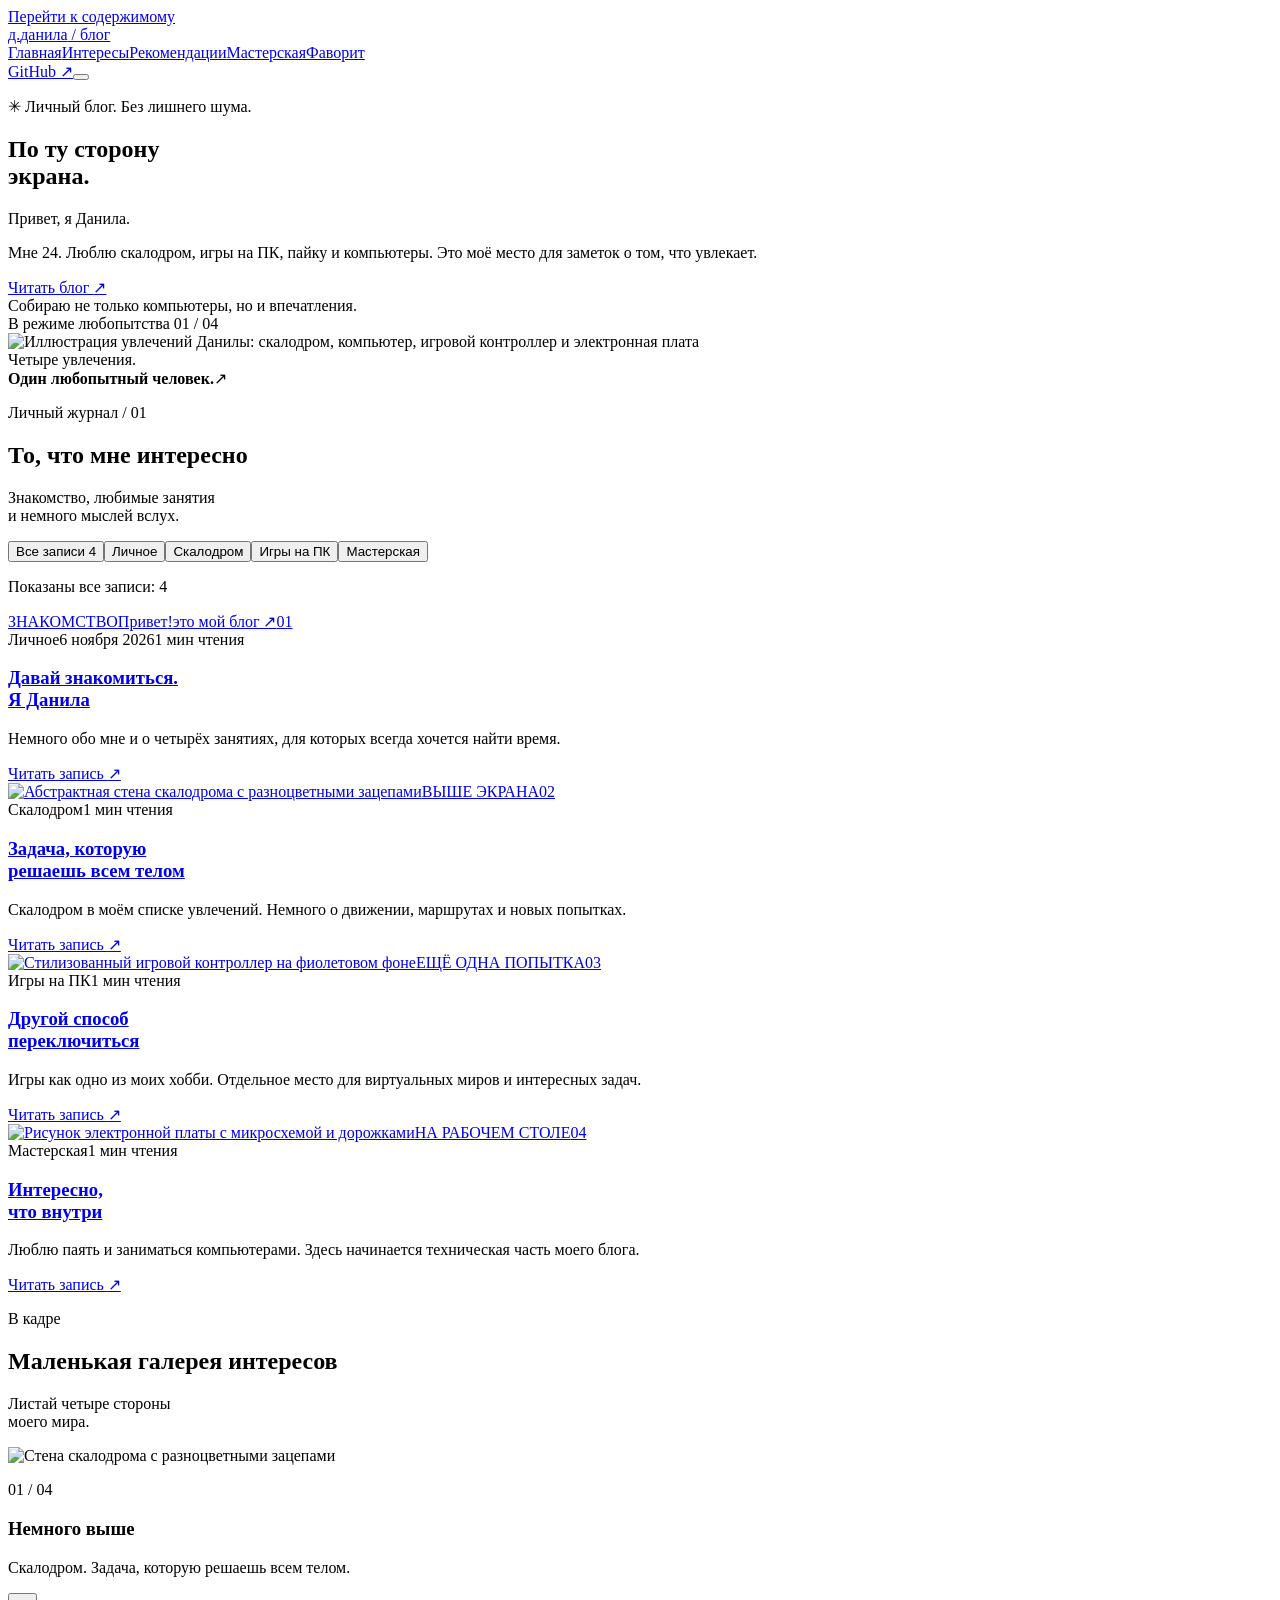
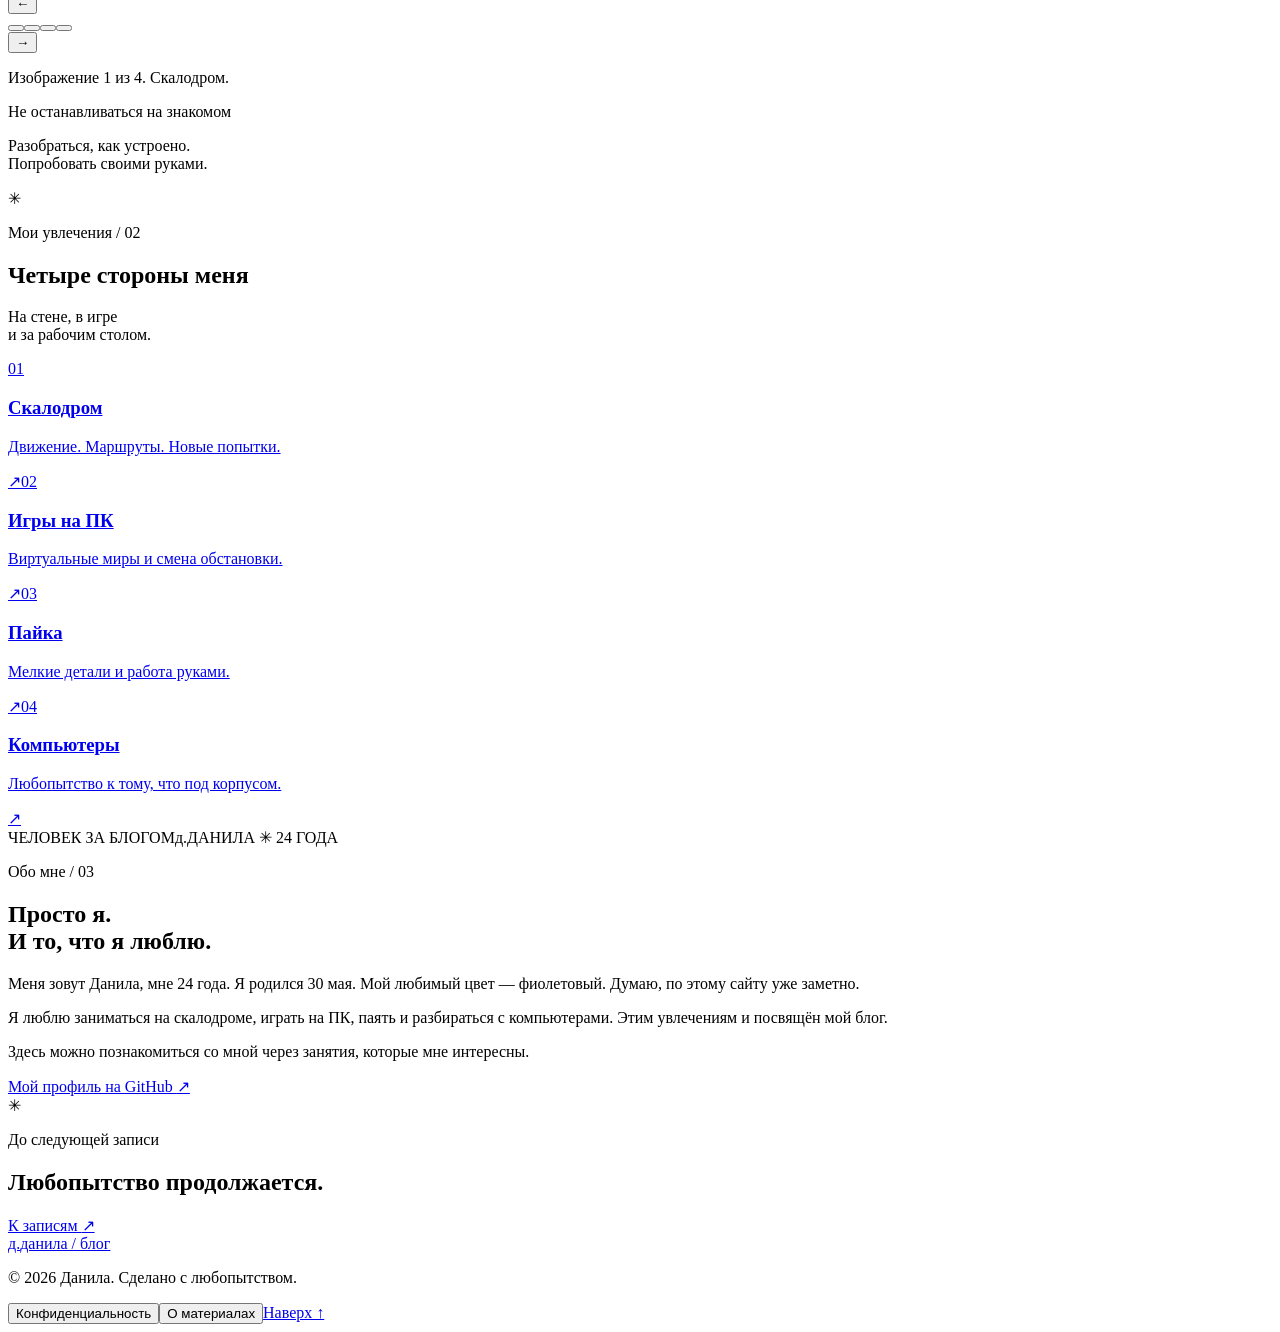
==== index.html @ b6a0eb51 "Add five blog pages and project documentation" ====
<!doctype html>
<html lang="ru">
<head>
  <meta charset="utf-8">
  <meta name="viewport" content="width=device-width, initial-scale=1">
  <meta name="theme-color" content="#7545db">
  <title>Данила — личный блог об увлечениях</title>
  <meta name="description" content="Личный блог Данилы: скалодром, игры на ПК, пайка и компьютеры. Немного обо мне и о том, что мне интересно.">
  <meta property="og:type" content="website">
  <meta property="og:locale" content="ru_RU">
  <meta property="og:title" content="Данила. По ту сторону экрана">
  <meta property="og:description" content="Скалодром, игры, пайка и компьютеры. Личный блог о том, что мне интересно.">
  <meta property="og:image" content="https://damila-alt-glitch.github.io/danila-blog/img/social.png">
  <meta name="twitter:card" content="summary_large_image">
  <link rel="icon" href="img/favicon.svg" type="image/svg+xml">
  <link rel="preconnect" href="https://fonts.googleapis.com">
  <link rel="preconnect" href="https://fonts.gstatic.com" crossorigin>
  <link href="https://fonts.googleapis.com/css2?family=Manrope:wght@400;500;600;700&display=swap" rel="stylesheet">
  <link rel="stylesheet" href="css/style.css">
  <script src="js/blog.js" defer></script>
  <script src="js/carousel.js" defer></script>
</head>
<body id="top">
  <a class="skip-link" href="#main">Перейти к содержимому</a>
  <header class="site-header"><a class="brand" href="index.html" aria-label="Данила — на главную"><span class="brand-mark">д.</span><span>данила<span class="brand-dot"> / </span>блог</span></a><nav class="desktop-nav" aria-label="Основная навигация"><a href="index.html" aria-current="page">Главная</a><a href="interests.html">Интересы</a><a href="recommendations.html">Рекомендации</a><a href="places.html">Мастерская</a><a href="favorite.html">Фаворит</a></nav><a class="header-link" href="https://github.com/damila-alt-glitch" target="_blank" rel="noopener noreferrer">GitHub ↗</a><button class="menu-toggle" type="button" aria-label="Открыть меню" aria-expanded="false" aria-controls="mobile-menu"><span></span><span></span></button></header><nav class="mobile-menu" id="mobile-menu" aria-label="Мобильная навигация" hidden><a href="index.html" aria-current="page">Главная</a><a href="interests.html">Интересы</a><a href="recommendations.html">Рекомендации</a><a href="places.html">Мастерская</a><a href="favorite.html">Фаворит</a></nav>
  <main id="main">
    <section class="hero wrap" aria-labelledby="hero-title">
      <div class="hero-copy">
        <p class="eyebrow"><span class="little-star" aria-hidden="true">✳</span> Личный блог. Без лишнего шума.</p>
        <h1 id="hero-title">По ту сторону<br>экрана<span class="purple-dot">.</span></h1>
        <p class="hero-intro">Привет, я Данила.</p>
        <p class="hero-description">Мне 24. Люблю скалодром, игры на ПК, пайку и компьютеры. Это моё место для заметок о том, что увлекает.</p>
        <a class="primary-button" href="#journal">Читать блог <span aria-hidden="true">↗</span></a>
        <div class="hero-footnote"><span class="small-line"></span> Собираю не только компьютеры, но и впечатления.</div>
      </div>
      <div class="hero-visual">
        <div class="visual-label"><span class="status-dot"></span> В режиме любопытства <span>01 / 04</span></div>
        <img src="img/world.svg" width="620" height="580" alt="Иллюстрация увлечений Данилы: скалодром, компьютер, игровой контроллер и электронная плата" fetchpriority="high">
        <div class="visual-caption"><span>Четыре увлечения.<br><strong>Один любопытный человек.</strong></span><span class="caption-symbol" aria-hidden="true">↗</span></div>
      </div>
    </section>

    <section class="journal section wrap" id="journal" aria-labelledby="journal-title">
      <div class="section-heading"><div><p class="eyebrow">Личный журнал / 01</p><h2 id="journal-title">То, что мне интересно</h2></div><p class="section-note">Знакомство, любимые занятия<br>и немного мыслей вслух.</p></div>
      <div class="filters" role="group" aria-label="Фильтр записей по теме"><button type="button" class="filter active" data-filter="all" aria-pressed="true">Все записи <span>4</span></button><button type="button" class="filter" data-filter="life" aria-pressed="false">Личное</button><button type="button" class="filter" data-filter="climbing" aria-pressed="false">Скалодром</button><button type="button" class="filter" data-filter="gaming" aria-pressed="false">Игры на ПК</button><button type="button" class="filter" data-filter="tech" aria-pressed="false">Мастерская</button></div>
      <p class="sr-only" id="filter-status" role="status" aria-live="polite">Показаны все записи: 4</p>
      <div class="posts-grid">
        <article class="post-card featured" data-topic="life">
          <a class="post-cover cover-intro" href="#post-hello" data-post="hello" aria-label="Читать: Давай знакомиться. Я Данила"><span class="cover-small">ЗНАКОМСТВО</span><span class="cover-hello">Привет<span>!</span></span><span class="cover-sticker">это мой блог ↗</span><span class="cover-number">01</span></a>
          <div class="post-meta"><span class="category">Личное</span><span>6 ноября 2026</span><span>1 мин чтения</span></div>
          <h3><a href="#post-hello" data-post="hello">Давай знакомиться.<br>Я Данила</a></h3><p>Немного обо мне и о четырёх занятиях, для которых всегда хочется найти время.</p><a class="read-link" href="#post-hello" data-post="hello">Читать запись <span aria-hidden="true">↗</span></a>
        </article>
        <article class="post-card" data-topic="climbing">
          <a class="post-cover cover-climb" href="#post-climbing" data-post="climbing" aria-label="Читать: Выше экрана. Моё увлечение скалодромом"><img src="img/climbing.svg" width="600" height="360" alt="Абстрактная стена скалодрома с разноцветными зацепами" loading="lazy"><span class="cover-small">ВЫШЕ ЭКРАНА</span><span class="cover-number">02</span></a>
          <div class="post-meta"><span class="category">Скалодром</span><span>1 мин чтения</span></div><h3><a href="#post-climbing" data-post="climbing">Задача, которую<br>решаешь всем телом</a></h3><p>Скалодром в моём списке увлечений. Немного о движении, маршрутах и новых попытках.</p><a class="read-link" href="#post-climbing" data-post="climbing">Читать запись <span aria-hidden="true">↗</span></a>
        </article>
        <article class="post-card" data-topic="gaming">
          <a class="post-cover cover-game" href="#post-gaming" data-post="gaming" aria-label="Читать: Игры на ПК. Другой способ переключиться"><img src="img/gaming.svg" width="600" height="360" alt="Стилизованный игровой контроллер на фиолетовом фоне" loading="lazy"><span class="cover-small">ЕЩЁ ОДНА ПОПЫТКА</span><span class="cover-number">03</span></a>
          <div class="post-meta"><span class="category">Игры на ПК</span><span>1 мин чтения</span></div><h3><a href="#post-gaming" data-post="gaming">Другой способ<br>переключиться</a></h3><p>Игры как одно из моих хобби. Отдельное место для виртуальных миров и интересных задач.</p><a class="read-link" href="#post-gaming" data-post="gaming">Читать запись <span aria-hidden="true">↗</span></a>
        </article>
        <article class="post-card featured" data-topic="tech">
          <a class="post-cover cover-tech" href="#post-workshop" data-post="workshop" aria-label="Читать: Пайка и компьютеры. Интересно, что внутри"><img src="img/workshop.svg" width="600" height="360" alt="Рисунок электронной платы с микросхемой и дорожками" loading="lazy"><span class="cover-small">НА РАБОЧЕМ СТОЛЕ</span><span class="cover-number">04</span></a>
          <div class="post-meta"><span class="category">Мастерская</span><span>1 мин чтения</span></div><h3><a href="#post-workshop" data-post="workshop">Интересно,<br>что внутри</a></h3><p>Люблю паять и заниматься компьютерами. Здесь начинается техническая часть моего блога.</p><a class="read-link" href="#post-workshop" data-post="workshop">Читать запись <span aria-hidden="true">↗</span></a>
        </article>
      </div>
      <noscript><p class="notice">Для фильтрации и чтения полных записей включите JavaScript. Описание увлечений и раздел обо мне доступны ниже.</p></noscript>
    </section>

<section class="carousel-section section wrap" aria-labelledby="gallery-title"><div class="section-heading"><div><p class="eyebrow">В кадре</p><h2 id="gallery-title">Маленькая галерея интересов</h2></div><p class="section-note">Листай четыре стороны<br>моего мира.</p></div><div class="carousel" role="region" aria-roledescription="карусель" aria-label="Иллюстрации моих увлечений" tabindex="0"><div class="carousel-image"><img id="slide-image" src="img/climbing.svg" width="600" height="360" loading="lazy" alt="Стена скалодрома с разноцветными зацепами"></div><div class="carousel-copy"><p class="eyebrow" id="slide-number">01 / 04</p><h3 id="slide-title">Немного выше</h3><p id="slide-description">Скалодром. Задача, которую решаешь всем телом.</p><div class="carousel-controls"><button type="button" id="slide-prev" class="round-button" aria-label="Предыдущее изображение">←</button><div class="slide-dots" role="group" aria-label="Выбор изображения"><button type="button" data-slide="0" aria-label="Показать скалодром" aria-current="true"></button><button type="button" data-slide="1" aria-label="Показать игры на ПК"></button><button type="button" data-slide="2" aria-label="Показать мастерскую"></button><button type="button" data-slide="3" aria-label="Показать все увлечения"></button></div><button type="button" id="slide-next" class="round-button" aria-label="Следующее изображение">→</button></div><p id="slide-status" class="sr-only" role="status" aria-live="polite">Изображение 1 из 4. Скалодром.</p></div></div></section>
    <section class="tagline-section section" aria-label="Моя идея"><div class="wrap"><p class="eyebrow">Не останавливаться на знакомом</p><p class="tagline">Разобраться, как устроено.<br>Попробовать своими руками.</p><span class="tagline-star" aria-hidden="true">✳</span></div></section>

    <section class="interests section wrap" id="interests" aria-labelledby="interests-title"><div class="section-heading"><div><p class="eyebrow">Мои увлечения / 02</p><h2 id="interests-title">Четыре стороны меня</h2></div><p class="section-note">На стене, в игре<br>и за рабочим столом.</p></div>
      <div class="interest-list"><a href="#post-climbing" data-post="climbing"><span class="interest-index">01</span><h3>Скалодром</h3><p>Движение. Маршруты. Новые попытки.</p><span aria-hidden="true">↗</span></a><a href="#post-gaming" data-post="gaming"><span class="interest-index">02</span><h3>Игры на ПК</h3><p>Виртуальные миры и смена обстановки.</p><span aria-hidden="true">↗</span></a><a href="#post-workshop" data-post="workshop"><span class="interest-index">03</span><h3>Пайка</h3><p>Мелкие детали и работа руками.</p><span aria-hidden="true">↗</span></a><a href="#post-workshop" data-post="workshop"><span class="interest-index">04</span><h3>Компьютеры</h3><p>Любопытство к тому, что под корпусом.</p><span aria-hidden="true">↗</span></a></div>
    </section>

    <section class="about section wrap" id="about" aria-labelledby="about-title"><div class="about-portrait" aria-label="Графическая монограмма Данилы"><span class="portrait-kicker">ЧЕЛОВЕК ЗА БЛОГОМ</span><span class="portrait-letter" aria-hidden="true">д.</span><span class="portrait-bottom">ДАНИЛА <span>✳</span> 24 ГОДА</span></div><div class="about-copy"><p class="eyebrow">Обо мне / 03</p><h2 id="about-title">Просто я.<br>И то, что я люблю.</h2><p>Меня зовут Данила, мне 24 года. Я родился 30 мая. Мой любимый цвет — фиолетовый. Думаю, по этому сайту уже заметно.</p><p>Я люблю заниматься на скалодроме, играть на ПК, паять и разбираться с компьютерами. Этим увлечениям и посвящён мой блог.</p><p>Здесь можно познакомиться со мной через занятия, которые мне интересны.</p><a class="text-link" href="https://github.com/damila-alt-glitch" target="_blank" rel="noopener noreferrer">Мой профиль на GitHub <span aria-hidden="true">↗</span></a></div></section>
    <section class="closing wrap"><span aria-hidden="true">✳</span><div><p class="eyebrow">До следующей записи</p><h2>Любопытство продолжается.</h2></div><a href="#journal" class="primary-button">К записям <span aria-hidden="true">↗</span></a></section>
  </main>
  <footer class="site-footer wrap"><a class="brand" href="#top"><span class="brand-mark">д.</span><span>данила / блог</span></a><p>© 2026 Данила. Сделано с любопытством.</p><div><button class="footer-button" type="button" data-legal="privacy">Конфиденциальность</button><button class="footer-button" type="button" data-legal="terms">О материалах</button><a href="#top">Наверх ↑</a></div></footer>
  <dialog id="reader" aria-labelledby="reader-title"><div class="reader-top"><span class="eyebrow" id="reader-category"></span><button type="button" class="close-reader" aria-label="Закрыть запись">Закрыть <span aria-hidden="true">×</span></button></div><article><h2 id="reader-title"></h2><p class="reader-meta" id="reader-meta"></p><div id="reader-content"></div></article><div class="reader-bottom"><span>Данила / личный блог</span><button type="button" class="close-reader text-link">Вернуться к блогу ↗</button></div></dialog>
</body>
</html>
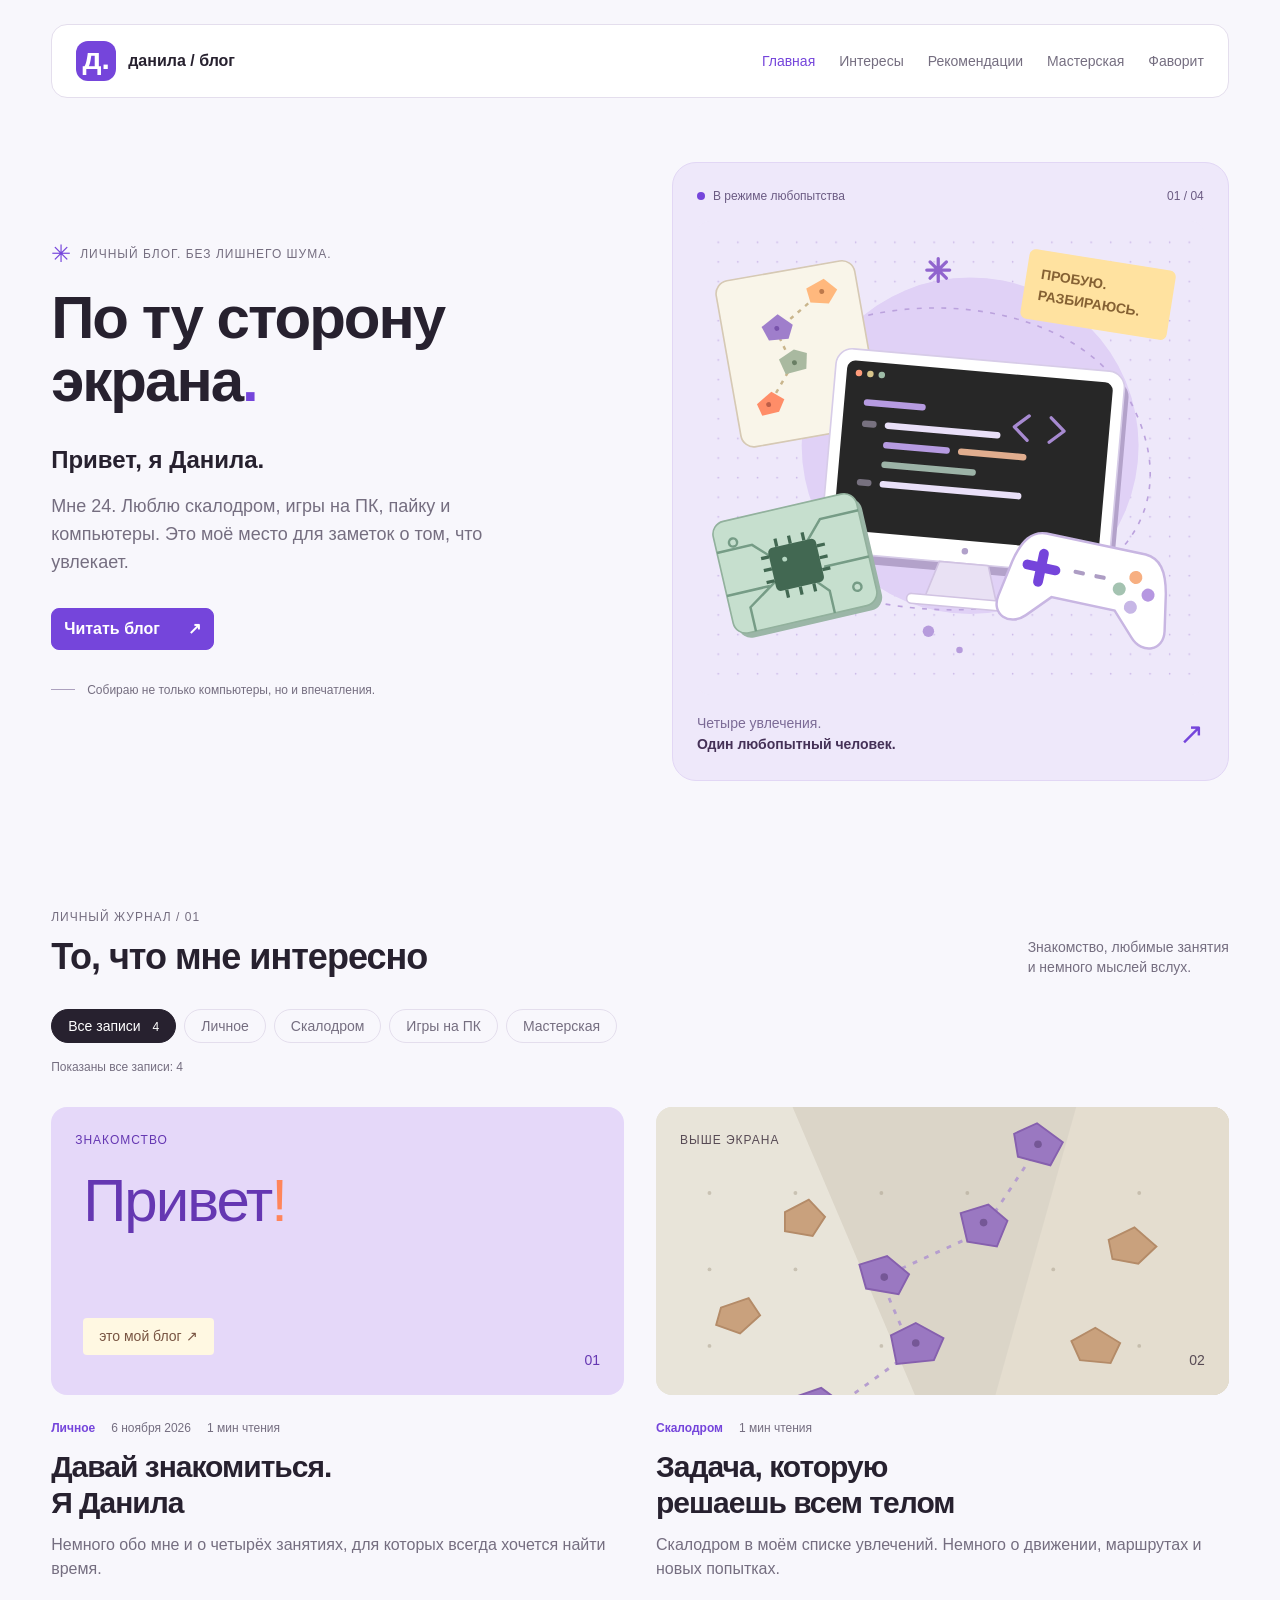
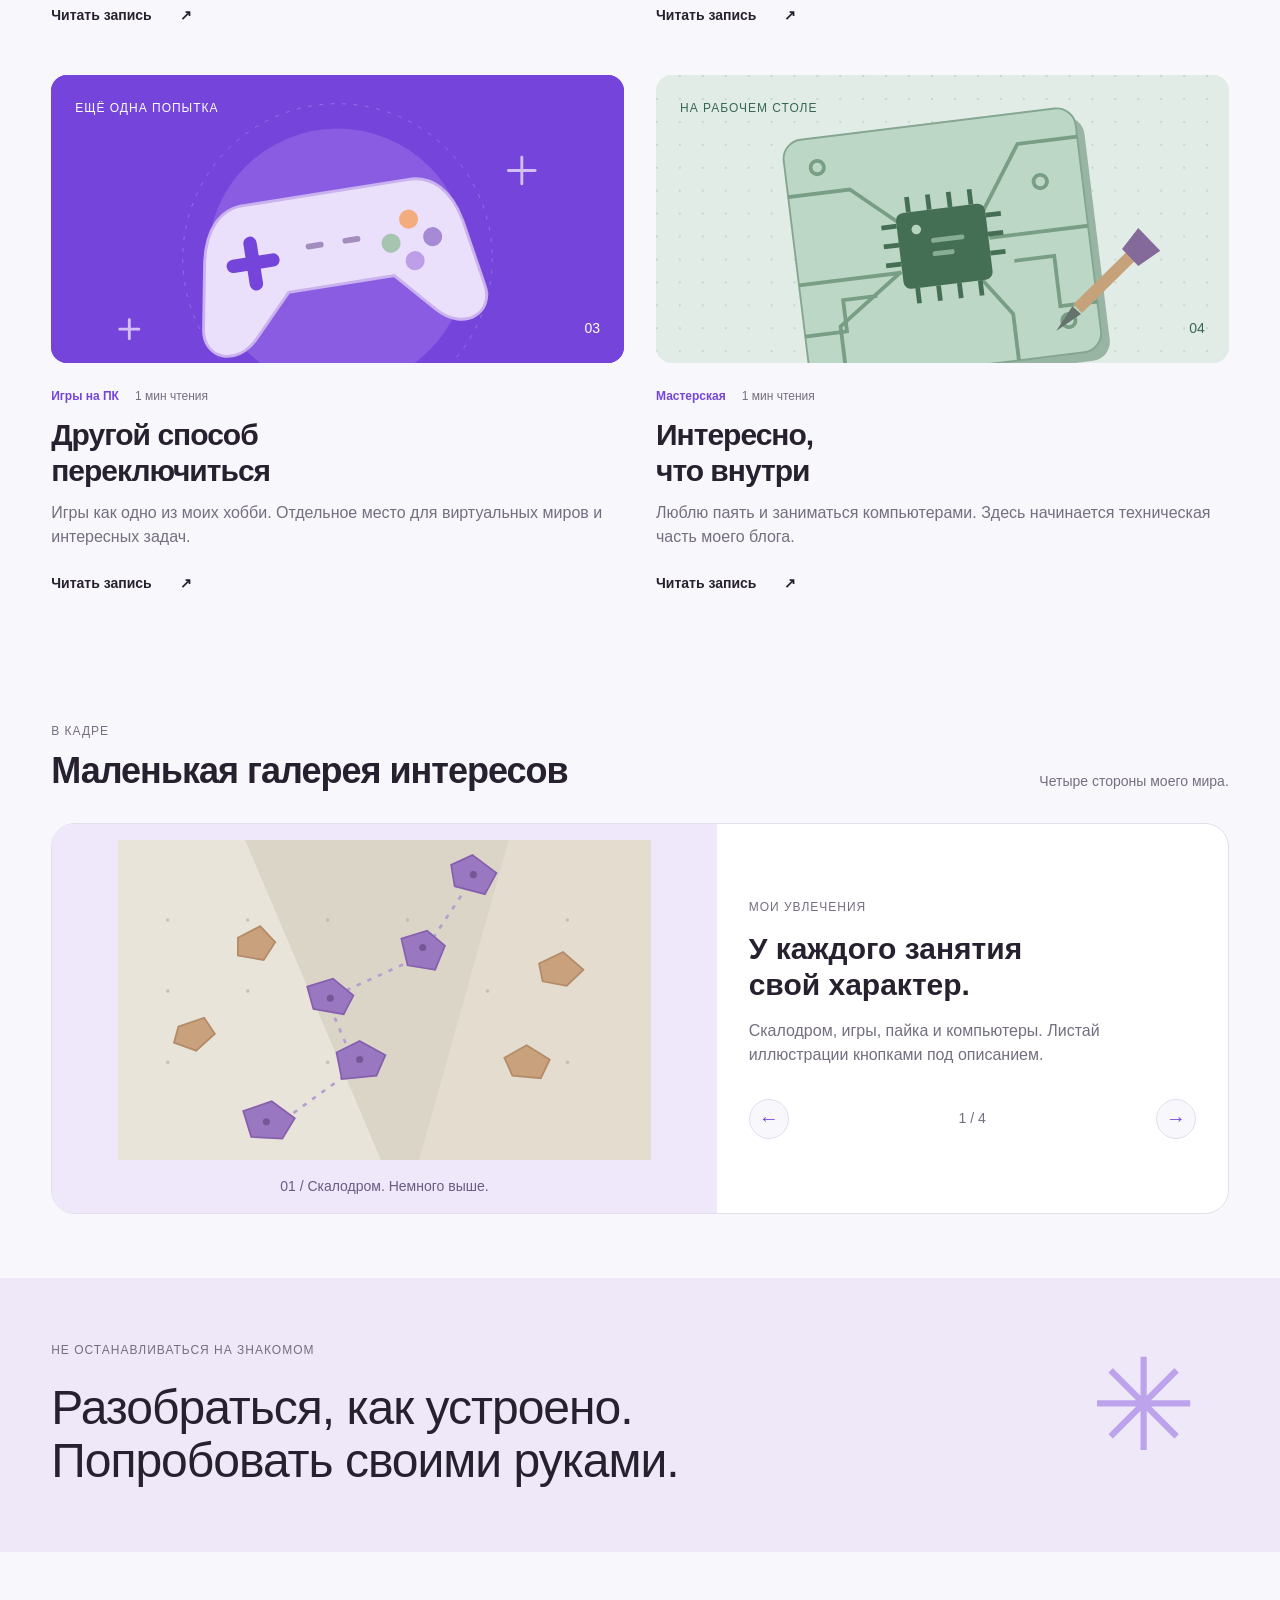
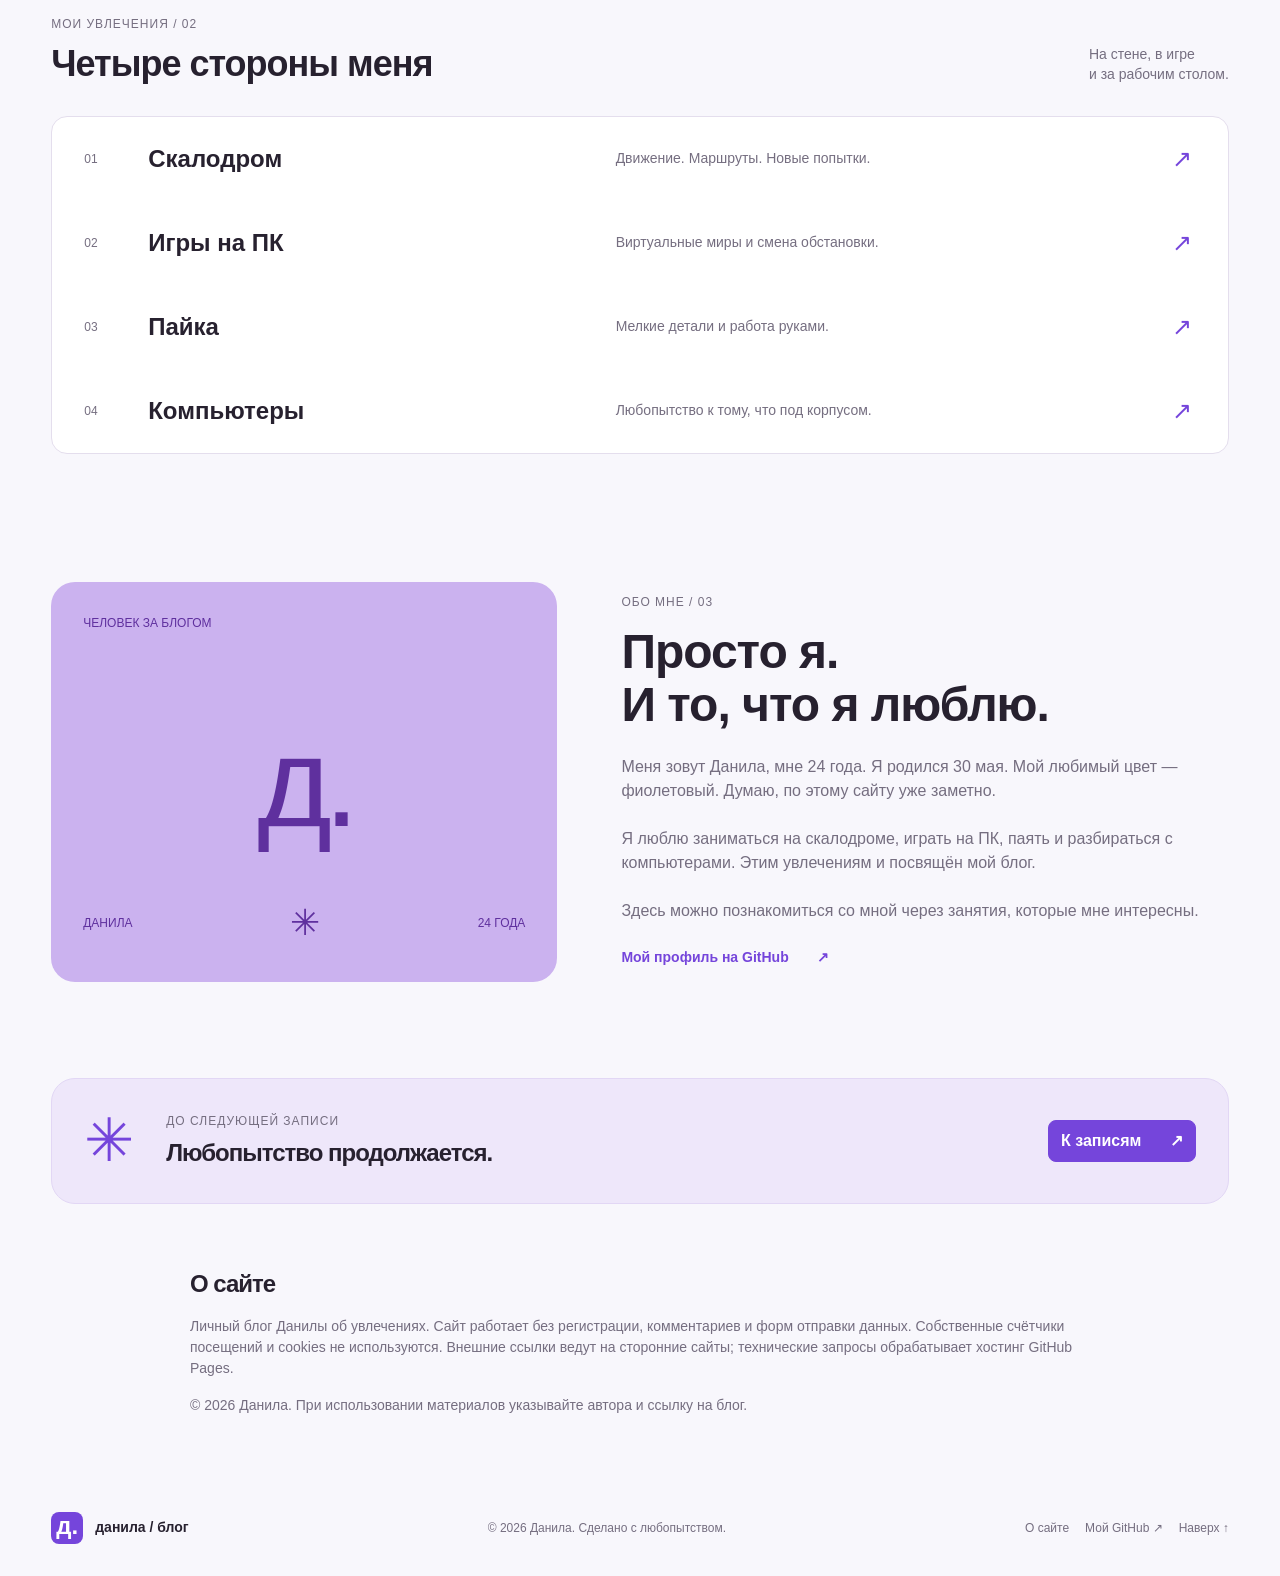
==== commit b888722f: "Adapt all five blog pages to course lectures and explain implementation" ====
--- a/index.html
+++ b/index.html
@@ -1,29 +1,33 @@
-<!doctype html>
+<!DOCTYPE html>
 <html lang="ru">
 <head>
-  <meta charset="utf-8">
-  <meta name="viewport" content="width=device-width, initial-scale=1">
-  <meta name="theme-color" content="#7545db">
+  <meta charset="UTF-8">
+  <meta name="viewport" content="width=device-width, initial-scale=1.0">
   <title>Данила — личный блог об увлечениях</title>
   <meta name="description" content="Личный блог Данилы: скалодром, игры на ПК, пайка и компьютеры. Немного обо мне и о том, что мне интересно.">
-  <meta property="og:type" content="website">
-  <meta property="og:locale" content="ru_RU">
-  <meta property="og:title" content="Данила. По ту сторону экрана">
-  <meta property="og:description" content="Скалодром, игры, пайка и компьютеры. Личный блог о том, что мне интересно.">
+  <meta name="theme-color" content="#7545db">
+  <meta property="og:title" content="Данила — личный блог об увлечениях">
+  <meta property="og:description" content="Личный блог Данилы: скалодром, игры на ПК, пайка и компьютеры. Немного обо мне и о том, что мне интересно.">
   <meta property="og:image" content="https://damila-alt-glitch.github.io/danila-blog/img/social.png">
-  <meta name="twitter:card" content="summary_large_image">
   <link rel="icon" href="img/favicon.svg" type="image/svg+xml">
-  <link rel="preconnect" href="https://fonts.googleapis.com">
-  <link rel="preconnect" href="https://fonts.gstatic.com" crossorigin>
-  <link href="https://fonts.googleapis.com/css2?family=Manrope:wght@400;500;600;700&display=swap" rel="stylesheet">
   <link rel="stylesheet" href="css/style.css">
-  <script src="js/blog.js" defer></script>
-  <script src="js/carousel.js" defer></script>
 </head>
 <body id="top">
   <a class="skip-link" href="#main">Перейти к содержимому</a>
-  <header class="site-header"><a class="brand" href="index.html" aria-label="Данила — на главную"><span class="brand-mark">д.</span><span>данила<span class="brand-dot"> / </span>блог</span></a><nav class="desktop-nav" aria-label="Основная навигация"><a href="index.html" aria-current="page">Главная</a><a href="interests.html">Интересы</a><a href="recommendations.html">Рекомендации</a><a href="places.html">Мастерская</a><a href="favorite.html">Фаворит</a></nav><a class="header-link" href="https://github.com/damila-alt-glitch" target="_blank" rel="noopener noreferrer">GitHub ↗</a><button class="menu-toggle" type="button" aria-label="Открыть меню" aria-expanded="false" aria-controls="mobile-menu"><span></span><span></span></button></header><nav class="mobile-menu" id="mobile-menu" aria-label="Мобильная навигация" hidden><a href="index.html" aria-current="page">Главная</a><a href="interests.html">Интересы</a><a href="recommendations.html">Рекомендации</a><a href="places.html">Мастерская</a><a href="favorite.html">Фаворит</a></nav>
+  <!-- Л7–Л8: горизонтальное меню на Flexbox. Л14: переключение класса. -->
+  <header class="site-header">
+    <a class="brand" href="index.html"><span class="brand-mark">д.</span> данила / блог</a>
+    <button type="button" id="menu-button" onclick="openMenu()">Меню</button>
+    <nav class="main-menu" id="main-menu" aria-label="Основная навигация">
+        <a href="index.html" class="active" onclick="closeMenu()">Главная</a>
+        <a href="interests.html" onclick="closeMenu()">Интересы</a>
+        <a href="recommendations.html" onclick="closeMenu()">Рекомендации</a>
+        <a href="places.html" onclick="closeMenu()">Мастерская</a>
+        <a href="favorite.html" onclick="closeMenu()">Фаворит</a>
+    </nav>
+  </header>
   <main id="main">
+
     <section class="hero wrap" aria-labelledby="hero-title">
       <div class="hero-copy">
         <p class="eyebrow"><span class="little-star" aria-hidden="true">✳</span> Личный блог. Без лишнего шума.</p>
@@ -35,48 +39,72 @@
       </div>
       <div class="hero-visual">
         <div class="visual-label"><span class="status-dot"></span> В режиме любопытства <span>01 / 04</span></div>
-        <img src="img/world.svg" width="620" height="580" alt="Иллюстрация увлечений Данилы: скалодром, компьютер, игровой контроллер и электронная плата" fetchpriority="high">
+        <img src="img/world.svg" width="620" height="580" alt="Иллюстрация увлечений Данилы: скалодром, компьютер, игровой контроллер и электронная плата">
         <div class="visual-caption"><span>Четыре увлечения.<br><strong>Один любопытный человек.</strong></span><span class="caption-symbol" aria-hidden="true">↗</span></div>
       </div>
     </section>
 
     <section class="journal section wrap" id="journal" aria-labelledby="journal-title">
       <div class="section-heading"><div><p class="eyebrow">Личный журнал / 01</p><h2 id="journal-title">То, что мне интересно</h2></div><p class="section-note">Знакомство, любимые занятия<br>и немного мыслей вслух.</p></div>
-      <div class="filters" role="group" aria-label="Фильтр записей по теме"><button type="button" class="filter active" data-filter="all" aria-pressed="true">Все записи <span>4</span></button><button type="button" class="filter" data-filter="life" aria-pressed="false">Личное</button><button type="button" class="filter" data-filter="climbing" aria-pressed="false">Скалодром</button><button type="button" class="filter" data-filter="gaming" aria-pressed="false">Игры на ПК</button><button type="button" class="filter" data-filter="tech" aria-pressed="false">Мастерская</button></div>
+      <div class="filters" role="group" aria-label="Фильтр записей по теме"><button type="button" class="filter active" onclick="filterPosts('all', 0)">Все записи <span>4</span></button><button type="button" class="filter" onclick="filterPosts('life', 1)">Личное</button><button type="button" class="filter" onclick="filterPosts('climbing', 2)">Скалодром</button><button type="button" class="filter" onclick="filterPosts('gaming', 3)">Игры на ПК</button><button type="button" class="filter" onclick="filterPosts('tech', 4)">Мастерская</button></div>
       <p class="sr-only" id="filter-status" role="status" aria-live="polite">Показаны все записи: 4</p>
       <div class="posts-grid">
-        <article class="post-card featured" data-topic="life">
-          <a class="post-cover cover-intro" href="#post-hello" data-post="hello" aria-label="Читать: Давай знакомиться. Я Данила"><span class="cover-small">ЗНАКОМСТВО</span><span class="cover-hello">Привет<span>!</span></span><span class="cover-sticker">это мой блог ↗</span><span class="cover-number">01</span></a>
+        <article class="post-card featured life">
+          <a class="post-cover cover-intro" href="#about" aria-label="Читать: Давай знакомиться. Я Данила"><span class="cover-small">ЗНАКОМСТВО</span><span class="cover-hello">Привет<span>!</span></span><span class="cover-sticker">это мой блог ↗</span><span class="cover-number">01</span></a>
           <div class="post-meta"><span class="category">Личное</span><span>6 ноября 2026</span><span>1 мин чтения</span></div>
-          <h3><a href="#post-hello" data-post="hello">Давай знакомиться.<br>Я Данила</a></h3><p>Немного обо мне и о четырёх занятиях, для которых всегда хочется найти время.</p><a class="read-link" href="#post-hello" data-post="hello">Читать запись <span aria-hidden="true">↗</span></a>
+          <h3><a href="#about">Давай знакомиться.<br>Я Данила</a></h3><p>Немного обо мне и о четырёх занятиях, для которых всегда хочется найти время.</p><a class="read-link" href="#about">Читать запись <span aria-hidden="true">↗</span></a>
         </article>
-        <article class="post-card" data-topic="climbing">
-          <a class="post-cover cover-climb" href="#post-climbing" data-post="climbing" aria-label="Читать: Выше экрана. Моё увлечение скалодромом"><img src="img/climbing.svg" width="600" height="360" alt="Абстрактная стена скалодрома с разноцветными зацепами" loading="lazy"><span class="cover-small">ВЫШЕ ЭКРАНА</span><span class="cover-number">02</span></a>
-          <div class="post-meta"><span class="category">Скалодром</span><span>1 мин чтения</span></div><h3><a href="#post-climbing" data-post="climbing">Задача, которую<br>решаешь всем телом</a></h3><p>Скалодром в моём списке увлечений. Немного о движении, маршрутах и новых попытках.</p><a class="read-link" href="#post-climbing" data-post="climbing">Читать запись <span aria-hidden="true">↗</span></a>
+        <article class="post-card climbing">
+          <a class="post-cover cover-climb" href="interests.html#climbing" aria-label="Читать: Выше экрана. Моё увлечение скалодромом"><img src="img/climbing.svg" width="600" height="360" alt="Абстрактная стена скалодрома с разноцветными зацепами"><span class="cover-small">ВЫШЕ ЭКРАНА</span><span class="cover-number">02</span></a>
+          <div class="post-meta"><span class="category">Скалодром</span><span>1 мин чтения</span></div><h3><a href="interests.html#climbing">Задача, которую<br>решаешь всем телом</a></h3><p>Скалодром в моём списке увлечений. Немного о движении, маршрутах и новых попытках.</p><a class="read-link" href="interests.html#climbing">Читать запись <span aria-hidden="true">↗</span></a>
         </article>
-        <article class="post-card" data-topic="gaming">
-          <a class="post-cover cover-game" href="#post-gaming" data-post="gaming" aria-label="Читать: Игры на ПК. Другой способ переключиться"><img src="img/gaming.svg" width="600" height="360" alt="Стилизованный игровой контроллер на фиолетовом фоне" loading="lazy"><span class="cover-small">ЕЩЁ ОДНА ПОПЫТКА</span><span class="cover-number">03</span></a>
-          <div class="post-meta"><span class="category">Игры на ПК</span><span>1 мин чтения</span></div><h3><a href="#post-gaming" data-post="gaming">Другой способ<br>переключиться</a></h3><p>Игры как одно из моих хобби. Отдельное место для виртуальных миров и интересных задач.</p><a class="read-link" href="#post-gaming" data-post="gaming">Читать запись <span aria-hidden="true">↗</span></a>
+        <article class="post-card gaming">
+          <a class="post-cover cover-game" href="interests.html#gaming" aria-label="Читать: Игры на ПК. Другой способ переключиться"><img src="img/gaming.svg" width="600" height="360" alt="Стилизованный игровой контроллер на фиолетовом фоне"><span class="cover-small">ЕЩЁ ОДНА ПОПЫТКА</span><span class="cover-number">03</span></a>
+          <div class="post-meta"><span class="category">Игры на ПК</span><span>1 мин чтения</span></div><h3><a href="interests.html#gaming">Другой способ<br>переключиться</a></h3><p>Игры как одно из моих хобби. Отдельное место для виртуальных миров и интересных задач.</p><a class="read-link" href="interests.html#gaming">Читать запись <span aria-hidden="true">↗</span></a>
         </article>
-        <article class="post-card featured" data-topic="tech">
-          <a class="post-cover cover-tech" href="#post-workshop" data-post="workshop" aria-label="Читать: Пайка и компьютеры. Интересно, что внутри"><img src="img/workshop.svg" width="600" height="360" alt="Рисунок электронной платы с микросхемой и дорожками" loading="lazy"><span class="cover-small">НА РАБОЧЕМ СТОЛЕ</span><span class="cover-number">04</span></a>
-          <div class="post-meta"><span class="category">Мастерская</span><span>1 мин чтения</span></div><h3><a href="#post-workshop" data-post="workshop">Интересно,<br>что внутри</a></h3><p>Люблю паять и заниматься компьютерами. Здесь начинается техническая часть моего блога.</p><a class="read-link" href="#post-workshop" data-post="workshop">Читать запись <span aria-hidden="true">↗</span></a>
+        <article class="post-card featured tech">
+          <a class="post-cover cover-tech" href="places.html" aria-label="Читать: Пайка и компьютеры. Интересно, что внутри"><img src="img/workshop.svg" width="600" height="360" alt="Рисунок электронной платы с микросхемой и дорожками"><span class="cover-small">НА РАБОЧЕМ СТОЛЕ</span><span class="cover-number">04</span></a>
+          <div class="post-meta"><span class="category">Мастерская</span><span>1 мин чтения</span></div><h3><a href="places.html">Интересно,<br>что внутри</a></h3><p>Люблю паять и заниматься компьютерами. Здесь начинается техническая часть моего блога.</p><a class="read-link" href="places.html">Читать запись <span aria-hidden="true">↗</span></a>
         </article>
       </div>
-      <noscript><p class="notice">Для фильтрации и чтения полных записей включите JavaScript. Описание увлечений и раздел обо мне доступны ниже.</p></noscript>
+      
     </section>
 
-<section class="carousel-section section wrap" aria-labelledby="gallery-title"><div class="section-heading"><div><p class="eyebrow">В кадре</p><h2 id="gallery-title">Маленькая галерея интересов</h2></div><p class="section-note">Листай четыре стороны<br>моего мира.</p></div><div class="carousel" role="region" aria-roledescription="карусель" aria-label="Иллюстрации моих увлечений" tabindex="0"><div class="carousel-image"><img id="slide-image" src="img/climbing.svg" width="600" height="360" loading="lazy" alt="Стена скалодрома с разноцветными зацепами"></div><div class="carousel-copy"><p class="eyebrow" id="slide-number">01 / 04</p><h3 id="slide-title">Немного выше</h3><p id="slide-description">Скалодром. Задача, которую решаешь всем телом.</p><div class="carousel-controls"><button type="button" id="slide-prev" class="round-button" aria-label="Предыдущее изображение">←</button><div class="slide-dots" role="group" aria-label="Выбор изображения"><button type="button" data-slide="0" aria-label="Показать скалодром" aria-current="true"></button><button type="button" data-slide="1" aria-label="Показать игры на ПК"></button><button type="button" data-slide="2" aria-label="Показать мастерскую"></button><button type="button" data-slide="3" aria-label="Показать все увлечения"></button></div><button type="button" id="slide-next" class="round-button" aria-label="Следующее изображение">→</button></div><p id="slide-status" class="sr-only" role="status" aria-live="polite">Изображение 1 из 4. Скалодром.</p></div></div></section>
+
+    <!-- Л13–Л14: массив элементов, цикл for и style.display. -->
+    <section class="section wrap" aria-labelledby="gallery-title">
+      <div class="section-heading"><div><p class="eyebrow">В кадре</p><h2 id="gallery-title">Маленькая галерея интересов</h2></div><p class="section-note">Четыре стороны моего мира.</p></div>
+      <div class="carousel">
+        <div class="slides">
+          <div class="slide"><img src="img/climbing.svg" alt="Стена скалодрома с разноцветными зацепами"><p>01 / Скалодром. Немного выше.</p></div>
+          <div class="slide"><img src="img/gaming.svg" alt="Игровой контроллер на фиолетовом фоне"><p>02 / Игры на ПК. По ту сторону экрана.</p></div>
+          <div class="slide"><img src="img/workshop.svg" alt="Плата с микросхемой и дорожками"><p>03 / Пайка. Внимание к мелким деталям.</p></div>
+          <div class="slide"><img src="img/world.svg" alt="Иллюстрация четырёх увлечений Данилы"><p>04 / Компьютеры и другие мои увлечения.</p></div>
+        </div>
+        <div class="carousel-copy"><p class="eyebrow">Мои увлечения</p><h3>У каждого занятия<br>свой характер.</h3><p>Скалодром, игры, пайка и компьютеры. Листай иллюстрации кнопками под описанием.</p><div class="carousel-controls"><button type="button" onclick="previousSlide()" aria-label="Предыдущее изображение">←</button><span id="slide-count" role="status">1 / 4</span><button type="button" onclick="nextSlide()" aria-label="Следующее изображение">→</button></div></div>
+      </div>
+    </section>
+
     <section class="tagline-section section" aria-label="Моя идея"><div class="wrap"><p class="eyebrow">Не останавливаться на знакомом</p><p class="tagline">Разобраться, как устроено.<br>Попробовать своими руками.</p><span class="tagline-star" aria-hidden="true">✳</span></div></section>
 
     <section class="interests section wrap" id="interests" aria-labelledby="interests-title"><div class="section-heading"><div><p class="eyebrow">Мои увлечения / 02</p><h2 id="interests-title">Четыре стороны меня</h2></div><p class="section-note">На стене, в игре<br>и за рабочим столом.</p></div>
-      <div class="interest-list"><a href="#post-climbing" data-post="climbing"><span class="interest-index">01</span><h3>Скалодром</h3><p>Движение. Маршруты. Новые попытки.</p><span aria-hidden="true">↗</span></a><a href="#post-gaming" data-post="gaming"><span class="interest-index">02</span><h3>Игры на ПК</h3><p>Виртуальные миры и смена обстановки.</p><span aria-hidden="true">↗</span></a><a href="#post-workshop" data-post="workshop"><span class="interest-index">03</span><h3>Пайка</h3><p>Мелкие детали и работа руками.</p><span aria-hidden="true">↗</span></a><a href="#post-workshop" data-post="workshop"><span class="interest-index">04</span><h3>Компьютеры</h3><p>Любопытство к тому, что под корпусом.</p><span aria-hidden="true">↗</span></a></div>
+      <div class="interest-list"><a href="interests.html#climbing"><span class="interest-index">01</span><h3>Скалодром</h3><p>Движение. Маршруты. Новые попытки.</p><span aria-hidden="true">↗</span></a><a href="interests.html#gaming"><span class="interest-index">02</span><h3>Игры на ПК</h3><p>Виртуальные миры и смена обстановки.</p><span aria-hidden="true">↗</span></a><a href="places.html"><span class="interest-index">03</span><h3>Пайка</h3><p>Мелкие детали и работа руками.</p><span aria-hidden="true">↗</span></a><a href="places.html"><span class="interest-index">04</span><h3>Компьютеры</h3><p>Любопытство к тому, что под корпусом.</p><span aria-hidden="true">↗</span></a></div>
     </section>
 
     <section class="about section wrap" id="about" aria-labelledby="about-title"><div class="about-portrait" aria-label="Графическая монограмма Данилы"><span class="portrait-kicker">ЧЕЛОВЕК ЗА БЛОГОМ</span><span class="portrait-letter" aria-hidden="true">д.</span><span class="portrait-bottom">ДАНИЛА <span>✳</span> 24 ГОДА</span></div><div class="about-copy"><p class="eyebrow">Обо мне / 03</p><h2 id="about-title">Просто я.<br>И то, что я люблю.</h2><p>Меня зовут Данила, мне 24 года. Я родился 30 мая. Мой любимый цвет — фиолетовый. Думаю, по этому сайту уже заметно.</p><p>Я люблю заниматься на скалодроме, играть на ПК, паять и разбираться с компьютерами. Этим увлечениям и посвящён мой блог.</p><p>Здесь можно познакомиться со мной через занятия, которые мне интересны.</p><a class="text-link" href="https://github.com/damila-alt-glitch" target="_blank" rel="noopener noreferrer">Мой профиль на GitHub <span aria-hidden="true">↗</span></a></div></section>
     <section class="closing wrap"><span aria-hidden="true">✳</span><div><p class="eyebrow">До следующей записи</p><h2>Любопытство продолжается.</h2></div><a href="#journal" class="primary-button">К записям <span aria-hidden="true">↗</span></a></section>
+  
+    <section class="site-info wrap" id="site-info"><h2>О сайте</h2><p>Личный блог Данилы об увлечениях. Сайт работает без регистрации, комментариев и форм отправки данных. Собственные счётчики посещений и cookies не используются. Внешние ссылки ведут на сторонние сайты; технические запросы обрабатывает хостинг GitHub Pages.</p><p>© 2026 Данила. При использовании материалов указывайте автора и ссылку на блог.</p></section>
+
   </main>
-  <footer class="site-footer wrap"><a class="brand" href="#top"><span class="brand-mark">д.</span><span>данила / блог</span></a><p>© 2026 Данила. Сделано с любопытством.</p><div><button class="footer-button" type="button" data-legal="privacy">Конфиденциальность</button><button class="footer-button" type="button" data-legal="terms">О материалах</button><a href="#top">Наверх ↑</a></div></footer>
-  <dialog id="reader" aria-labelledby="reader-title"><div class="reader-top"><span class="eyebrow" id="reader-category"></span><button type="button" class="close-reader" aria-label="Закрыть запись">Закрыть <span aria-hidden="true">×</span></button></div><article><h2 id="reader-title"></h2><p class="reader-meta" id="reader-meta"></p><div id="reader-content"></div></article><div class="reader-bottom"><span>Данила / личный блог</span><button type="button" class="close-reader text-link">Вернуться к блогу ↗</button></div></dialog>
+
+  <footer class="site-footer wrap">
+    <a class="brand" href="index.html"><span class="brand-mark">д.</span> данила / блог</a>
+    <p>© 2026 Данила. Сделано с любопытством.</p>
+    <div><a href="index.html#site-info">О сайте</a><a href="https://github.com/damila-alt-glitch" target="_blank" rel="noopener">Мой GitHub ↗</a><a href="#top">Наверх ↑</a></div>
+  </footer>
+  <!-- Обычное подключение JavaScript в конце страницы: Л13. -->
+  <script src="js/blog.js"></script>
+<script src="js/carousel.js"></script>
 </body>
 </html>
--- a/css/style.css
+++ b/css/style.css
@@ -0,0 +1,302 @@
+/* Л2–Л3: общие стили, размеры, цвет, поля и отступы. */
+* {
+  box-sizing: border-box;
+}
+
+body {
+  margin: 0;
+  background: #f8f7fc;
+  color: #27212f;
+  font-family: Verdana, sans-serif;
+  font-size: 16px;
+  line-height: 1.5;
+}
+
+h1, h2, h3, p { margin: 0; }
+a { color: inherit; text-decoration: none; }
+button { font-family: inherit; cursor: pointer; }
+img { max-width: 100%; height: auto; display: block; }
+a:hover { color: #7545db; }
+a:focus, button:focus { outline: 2px solid #7545db; outline-offset: 4px; }
+
+.wrap { width: 92%; max-width: 1200px; margin: 0 auto; }
+.section { padding: 64px 0; }
+.eyebrow { color: #756e80; font-size: 12px; line-height: 16px; letter-spacing: 1px; text-transform: uppercase; }
+.section-heading { display: flex; justify-content: space-between; align-items: flex-end; margin-bottom: 32px; gap: 24px; }
+.section-heading h2 { margin-top: 12px; }
+h2 { font-size: 36px; line-height: 40px; font-weight: 600; letter-spacing: -1px; }
+.section-note { color: #756e80; font-size: 14px; line-height: 20px; }
+
+/* Л4, Л7–Л8: позиционирование, Flexbox и меню. */
+.skip-link { position: absolute; top: -80px; left: 16px; padding: 12px; background: #7545db; color: white; z-index: 30; }
+.skip-link:focus { top: 0; }
+.site-header { position: relative; z-index: 10; width: 92%; max-width: 1200px; margin: 24px auto 0; padding: 16px 24px; display: flex; justify-content: space-between; align-items: center; gap: 24px; background: white; border: 1px solid #e4deed; border-radius: 16px; }
+.brand { position: relative; z-index: 21; display: flex; align-items: center; gap: 12px; font-size: 16px; font-weight: bold; }
+.brand-mark { width: 40px; height: 40px; background: #7545db; color: white; border-radius: 12px; text-align: center; font-size: 30px; line-height: 36px; }
+.main-menu { display: flex; align-items: center; gap: 24px; }
+.main-menu a { padding: 8px 0; font-size: 14px; color: #756e80; }
+.main-menu a.active, .main-menu a:hover { color: #7545db; }
+#menu-button { display: none; position: relative; z-index: 21; border: 1px solid #e4deed; background: #eee8fa; border-radius: 8px; padding: 8px 12px; color: #7545db; font-size: 14px; }
+
+/* Л9–Л10: главная часть страницы и сетка карточек. */
+.hero { display: grid; grid-template-columns: 1fr 1fr; gap: 64px; align-items: center; padding-top: 64px; padding-bottom: 64px; }
+.hero-copy > .eyebrow { display: flex; align-items: center; gap: 8px; }
+.little-star { color: #7545db; font-size: 24px; }
+h1 { max-width: 680px; margin-top: 24px; font-size: 60px; line-height: 1.05; font-weight: 600; letter-spacing: -2px; }
+.purple-dot { color: #7545db; }
+.hero-intro { margin-top: 32px; font-size: 24px; line-height: 32px; font-weight: bold; }
+.hero-description { max-width: 440px; margin-top: 16px; color: #756e80; font-size: 18px; line-height: 28px; }
+.primary-button, .secondary-button { display: inline-block; padding: 8px 12px; border: 1px solid #7545db; border-radius: 8px; background: #7545db; color: white; font-size: 16px; line-height: 24px; font-weight: bold; transition: background 0.3s, color 0.3s; }
+.primary-button:hover { background: #6132be; color: white; }
+.secondary-button { background: white; color: #7545db; }
+.secondary-button:hover { background: #eae1fa; }
+.primary-button span { margin-left: 24px; }
+.hero .primary-button { margin-top: 32px; }
+.hero-footnote { display: flex; align-items: center; gap: 12px; max-width: 400px; margin-top: 32px; color: #756e80; font-size: 12px; line-height: 16px; }
+.small-line { width: 24px; height: 1px; background: #aca1be; }
+.hero-visual { padding: 24px; background: #eee8fa; border: 1px solid #e2d7f5; border-radius: 24px; }
+.hero-visual img { width: 100%; margin-top: 16px; }
+.visual-label { display: flex; align-items: center; gap: 8px; color: #6b5b83; font-size: 12px; }
+.visual-label > span:last-child { margin-left: auto; }
+.status-dot { width: 8px; height: 8px; background: #7545db; border-radius: 50%; }
+.visual-caption { display: flex; align-items: center; justify-content: space-between; gap: 16px; margin-top: 16px; font-size: 14px; color: #7c6b96; }
+.visual-caption strong { color: #453157; }
+.caption-symbol { color: #7545db; font-size: 30px; }
+.filters { display: flex; flex-wrap: wrap; gap: 8px; margin-bottom: 16px; }
+.filter { padding: 8px 16px; border: 1px solid #e4deed; border-radius: 24px; color: #756e80; background: #f8f7fc; font-size: 14px; }
+.filter:hover { background: #eae1fa; }
+.filter.active { color: white; background: #27212f; border-color: #27212f; }
+.filter span { margin-left: 8px; font-size: 12px; }
+.sr-only { color: #756e80; font-size: 12px; line-height: 16px; margin-bottom: 32px; }
+.posts-grid { display: grid; grid-template-columns: 1fr 1fr; gap: 48px 32px; }
+.post-cover { display: block; position: relative; height: 288px; overflow: hidden; border-radius: 16px; }
+.post-cover img { width: 100%; }
+.cover-small { position: absolute; top: 24px; left: 24px; font-size: 12px; letter-spacing: 1px; }
+.cover-number { position: absolute; bottom: 24px; right: 24px; font-size: 14px; }
+.cover-intro { background: #e5d8f9; color: #6537b2; }
+.cover-hello { position: absolute; left: 32px; top: 64px; font-size: 60px; line-height: 1; letter-spacing: -2px; }
+.cover-hello > span { color: #ff855b; }
+.cover-sticker { position: absolute; bottom: 40px; left: 32px; padding: 8px 16px; border-radius: 4px; background: #fff8e2; color: #785442; font-size: 14px; }
+.cover-climb { background: #e9e6dd; color: #574a54; }
+.cover-game { background: #7545db; color: white; }
+.cover-tech { background: #e1ece6; color: #376756; }
+.post-meta { display: flex; flex-wrap: wrap; gap: 16px; margin-top: 24px; font-size: 12px; color: #756e80; }
+.category { color: #7545db; font-weight: bold; }
+.post-card h3 { margin-top: 12px; font-size: 30px; line-height: 36px; font-weight: 600; letter-spacing: -1px; }
+.post-card > p { margin-top: 12px; color: #756e80; }
+.read-link { display: inline-block; margin-top: 24px; font-size: 14px; font-weight: bold; }
+.read-link span { margin-left: 24px; }
+.tagline-section { background: #eee8f8; }
+.tagline-section .wrap { position: relative; }
+.tagline { position: relative; z-index: 1; max-width: 720px; margin-top: 24px; font-size: 48px; line-height: 1.1; letter-spacing: -1px; }
+.tagline-star { position: absolute; top: 0; right: 32px; color: #bda3eb; font-size: 128px; line-height: 1; }
+.interest-list { border: 1px solid #e4deed; border-radius: 16px; overflow: hidden; background: white; }
+.interest-list > a { display: grid; grid-template-columns: 40px 1fr 1.2fr 24px; gap: 24px; padding: 24px 32px; align-items: center; }
+.interest-list > a:hover { background: #ede6fa; }
+.interest-index { font-size: 12px; color: #756e80; }
+.interest-list h3 { font-size: 24px; line-height: 32px; font-weight: 600; }
+.interest-list p { font-size: 14px; color: #756e80; }
+.interest-list > a > span:last-child { font-size: 24px; color: #7545db; }
+.about { display: grid; grid-template-columns: 1fr 1.2fr; gap: 64px; align-items: center; }
+.about-portrait { position: relative; height: 400px; border-radius: 24px; background: #cbb2ef; color: #5f309e; display: flex; align-items: center; justify-content: center; }
+.portrait-kicker { position: absolute; top: 32px; left: 32px; font-size: 12px; }
+.portrait-letter { font-size: 128px; line-height: 1; letter-spacing: -8px; }
+.portrait-bottom { position: absolute; left: 32px; right: 32px; bottom: 32px; display: flex; justify-content: space-between; align-items: center; font-size: 12px; }
+.portrait-bottom > span { font-size: 36px; }
+.about-copy h2 { margin-top: 16px; font-size: 48px; line-height: 1.1; }
+.about-copy > p:not(.eyebrow) { margin-top: 24px; color: #756e80; }
+.text-link { display: inline-block; margin-top: 24px; color: #7545db; font-size: 14px; font-weight: bold; }
+.text-link span { margin-left: 24px; }
+.closing { display: flex; flex-wrap: wrap; align-items: center; gap: 32px; margin-top: 32px; margin-bottom: 64px; padding: 32px; background: #eee7fa; border: 1px solid #e2d7f5; border-radius: 24px; }
+.closing > span { color: #7545db; font-size: 60px; line-height: 1; }
+.closing > div { flex: 1; }
+.closing h2 { margin-top: 8px; font-size: 24px; line-height: 32px; }
+.site-info { padding-bottom: 64px; max-width: 900px; color: #756e80; font-size: 14px; }
+.site-info h2 { font-size: 24px; line-height: 32px; color: #27212f; }
+.site-info p { margin-top: 16px; }
+.site-footer { display: flex; flex-wrap: wrap; justify-content: space-between; align-items: center; gap: 24px; padding: 32px 0; font-size: 12px; color: #756e80; }
+.site-footer .brand { font-size: 14px; color: #27212f; }
+.site-footer .brand-mark { width: 32px; height: 32px; font-size: 24px; line-height: 28px; border-radius: 8px; }
+.site-footer > div { display: flex; flex-wrap: wrap; gap: 16px; }
+
+/* Л13–Л14: простая карусель с переключением display. */
+.carousel { display: grid; grid-template-columns: 1.3fr 1fr; background: white; border: 1px solid #e4deed; border-radius: 24px; overflow: hidden; }
+.slides { background: #eee8fa; }
+.slide { display: none; padding: 16px; }
+.slide:first-child { display: block; }
+.slide img { width: auto; height: 320px; max-width: 100%; margin: 0 auto; }
+.slide p { margin-top: 16px; font-size: 14px; text-align: center; color: #6b5b83; }
+.carousel-copy { align-self: center; padding: 32px; }
+.carousel-copy h3 { margin-top: 16px; font-size: 30px; line-height: 36px; font-weight: 600; }
+.carousel-copy > p:not(.eyebrow) { margin-top: 16px; color: #756e80; }
+.carousel-controls { display: flex; align-items: center; justify-content: space-between; gap: 24px; margin-top: 32px; }
+.carousel-controls button { width: 40px; height: 40px; border: 1px solid #e4deed; border-radius: 50%; background: #f8f7fc; color: #7545db; font-size: 20px; }
+.carousel-controls button:hover { background: #eae1fa; }
+#slide-count { font-size: 14px; color: #756e80; }
+
+/* Общие блоки внутренних страниц. */
+.page-hero { padding: 48px 0 32px; }
+.breadcrumb { display: block; margin-bottom: 32px; font-size: 12px; color: #756e80; }
+.breadcrumb span { margin: 0 12px; }
+.page-intro { max-width: 680px; margin-top: 24px; color: #756e80; font-size: 18px; line-height: 28px; }
+.page-hero > .primary-button { margin-top: 32px; }
+.interest-cards, .two-columns { display: grid; grid-template-columns: 1fr 1fr; gap: 32px; }
+.interest-card { background: white; border: 1px solid #e4deed; border-radius: 24px; overflow: hidden; }
+.interest-card > img { width: 100%; }
+.interest-card > div { padding: 32px; }
+.interest-card h2 { margin-top: 12px; font-size: 30px; line-height: 36px; }
+.interest-card p:not(.eyebrow) { margin-top: 16px; color: #756e80; }
+.interest-card p.card-note { font-size: 14px; color: #7545db; }
+.workshop-lead, .favorite-layout { display: grid; grid-template-columns: 1fr 1fr; gap: 64px; align-items: center; }
+.workshop-main-image { border-radius: 24px; }
+.workshop-lead h2, .favorite-copy h2 { margin-top: 16px; }
+.workshop-lead p:not(.eyebrow), .favorite-copy p:not(.eyebrow) { margin-top: 24px; color: #756e80; }
+.text-card { padding: 32px; border: 1px solid #e4deed; border-radius: 16px; background: white; }
+.card-index { font-size: 12px; color: #7545db; }
+.text-card h3 { margin-top: 24px; font-size: 24px; line-height: 32px; font-weight: 600; }
+.text-card p { margin-top: 16px; color: #756e80; }
+.text-card ul { margin-top: 24px; padding-left: 24px; color: #756e80; }
+.text-card li { margin-top: 8px; }
+.workshop-note { max-width: 760px; }
+.workshop-note h2 { margin-top: 24px; font-size: 48px; line-height: 1.1; }
+.workshop-note > p:not(.eyebrow) { margin-top: 24px; color: #756e80; font-size: 18px; line-height: 28px; }
+.favorite-art { position: relative; height: 480px; padding: 32px; overflow: hidden; border-radius: 24px; background: #7545db; color: white; }
+.favorite-art > .eyebrow { color: #e1cef9; }
+.violet-orbit { display: flex; justify-content: center; align-items: center; height: 320px; }
+.violet-orbit > span { display: none; }
+.violet-orbit b { color: #e8d5ff; font-size: 128px; font-weight: normal; line-height: 1; }
+.favorite-art-footer { position: absolute; left: 32px; right: 32px; bottom: 32px; display: flex; justify-content: space-between; font-size: 12px; letter-spacing: 1px; color: #e1cef9; }
+.palette-grid { display: grid; grid-template-columns: 1fr 1fr 1fr; gap: 32px; }
+.palette-card { padding: 16px; background: white; border: 1px solid #e4deed; border-radius: 16px; }
+.palette-card > div { height: 160px; }
+.palette-card h3 { margin-top: 24px; font-size: 18px; line-height: 28px; }
+.palette-card p { margin-top: 8px; color: #756e80; font-size: 14px; }
+.palette-card code { display: block; margin-top: 16px; color: #7545db; font-family: inherit; font-size: 12px; }
+.favorite-end h2 { margin-top: 16px; font-size: 48px; line-height: 1.1; }
+.favorite-end .primary-button { margin-top: 32px; }
+.recommendation-shortcuts { display: flex; flex-wrap: wrap; align-items: center; gap: 24px; margin-top: 32px; }
+.recommendation-shortcuts .text-link { margin-top: 0; }
+.recommendation-intro { margin-bottom: 32px; }
+.recommendation-intro p { max-width: 680px; color: #756e80; }
+.recommendation-grid { display: grid; grid-template-columns: 1fr 1fr 1fr; gap: 48px 32px; }
+.recommendation-card { min-width: 0; }
+.recommendation-card > img { width: 100%; border-radius: 16px; }
+.recommendation-card .eyebrow { margin-top: 24px; }
+.recommendation-card h3 { margin-top: 8px; font-size: 24px; line-height: 32px; font-weight: 600; }
+.recommendation-card p:not(.eyebrow) { margin-top: 16px; font-size: 14px; line-height: 20px; color: #756e80; }
+.recommendation-card p.recommendation-author { margin-top: 8px; color: #7545db; font-size: 12px; }
+.recommendation-reason { padding: 16px; border-radius: 8px; background: #eee8fa; }
+.recommendation-reason strong { color: #5b4080; }
+.recommendation-sources { margin-top: 40px; font-size: 12px; color: #756e80; }
+.recommendation-sources a { color: #7545db; text-decoration: underline; }
+.books-section { background: #f0ecf7; }
+.film-count { color: #756e80; font-size: 14px; }
+.error-page { min-height: 500px; }
+
+/* Л15: игра. Кактус двигается справа налево в системе координат блока. */
+.game-section { background: #eee8fa; }
+.game-layout { display: grid; grid-template-columns: 0.9fr 1.1fr; gap: 48px; align-items: center; }
+.game-intro h2 { margin-top: 16px; font-size: 48px; line-height: 1.1; }
+.game-intro > p:not(.eyebrow), .game-intro ol { margin-top: 24px; color: #736383; }
+.game-intro ol { padding-left: 24px; }
+.game-intro li { margin-top: 12px; }
+.game-panel { padding: 24px; border: 1px solid #e2d7f5; border-radius: 24px; background: white; }
+.game-stats { display: flex; justify-content: space-between; align-items: center; color: #756e80; }
+.game-stats strong { color: #7545db; font-size: 30px; }
+.game-field { position: relative; width: 100%; height: 240px; margin-top: 16px; background: #f8f7fc; border: 1px solid #e4deed; border-radius: 8px; overflow: hidden; }
+.game-sky-label { position: absolute; top: 24px; left: 16px; color: #aa97c4; font-size: 12px; }
+.game-ground { position: absolute; top: 220px; left: 0; width: 100%; height: 2px; background: #c5aedf; }
+#dino { position: absolute; top: 180px; left: 40px; width: 40px; height: 40px; background-image: url('../img/dino.png'); background-size: 40px 40px; }
+#cactus { position: absolute; top: 175px; left: 100%; width: 28px; height: 45px; background-image: url('../img/cactus.png'); background-size: 28px 45px; }
+#cactus.running { animation: cactusMove 2.2s infinite linear; }
+#dino.jump { animation: dinoJump 0.9s linear; }
+@keyframes cactusMove {
+  0% { left: 100%; }
+  100% { left: -40px; }
+}
+@keyframes dinoJump {
+  0% { top: 180px; }
+  30% { top: 80px; }
+  70% { top: 80px; }
+  100% { top: 180px; }
+}
+.game-actions { display: flex; flex-wrap: wrap; gap: 12px; margin-top: 24px; }
+#game-status { margin-top: 16px; color: #756e80; font-size: 14px; line-height: 20px; }
+
+/* Л7–Л8: адаптация с помощью @media. */
+@media screen and (max-width: 1050px) {
+  .hero { gap: 32px; }
+  h1 { font-size: 48px; line-height: 1.1; }
+  .main-menu { gap: 16px; }
+  .main-menu a { font-size: 12px; }
+  .brand { font-size: 14px; }
+  .hero-visual { padding: 16px; }
+  .hero-description { font-size: 16px; line-height: 24px; }
+  .about, .workshop-lead, .favorite-layout, .game-layout { gap: 32px; }
+  .tagline-star { display: none; }
+  .recommendation-grid { grid-template-columns: 1fr 1fr; }
+  .site-footer > p { width: 100%; order: 3; }
+}
+
+@media screen and (max-width: 800px) {
+  #menu-button { display: block; }
+  .main-menu { display: none; position: fixed; top: 0; left: 0; width: 100%; height: 100%; padding: 112px 32px 32px; background: #f8f7fc; z-index: 20; flex-direction: column; align-items: flex-start; gap: 24px; overflow: auto; }
+  .main-menu.open { display: flex; }
+  .main-menu a { font-size: 24px; line-height: 32px; }
+  .site-header { margin-top: 16px; padding: 12px 16px; }
+  .hero, .about, .workshop-lead, .favorite-layout, .game-layout { grid-template-columns: 1fr; }
+  .hero { padding-top: 48px; padding-bottom: 32px; gap: 40px; }
+  .hero-visual { max-width: 500px; width: 100%; margin: 0 auto; }
+  .section { padding: 48px 0; }
+  .section-heading h2 { font-size: 30px; line-height: 36px; }
+  .section-note { display: none; }
+  .post-cover { height: 240px; }
+  .post-card h3 { font-size: 24px; line-height: 32px; }
+  .carousel { grid-template-columns: 1fr; }
+  .carousel-copy { padding: 24px; }
+  .tagline { font-size: 36px; line-height: 40px; }
+  .interest-list > a { grid-template-columns: 24px 1fr 24px; gap: 16px; padding: 24px 16px; }
+  .interest-list p { grid-column: 2; grid-row: 2; font-size: 12px; }
+  .interest-list > a > span:last-child { grid-column: 3; grid-row: 1; }
+  .about-portrait { max-width: 400px; width: 100%; height: 360px; margin: 0 auto; }
+  .about-copy h2, .workshop-note h2, .favorite-end h2, .game-intro h2 { font-size: 36px; line-height: 40px; }
+  .favorite-art { height: 400px; }
+  .violet-orbit { height: 270px; }
+  .interest-card > div { padding: 24px; }
+  .interest-card h2 { font-size: 24px; line-height: 32px; }
+  .closing { gap: 24px; padding: 24px; }
+  .closing > span { font-size: 48px; }
+  .closing > div { min-width: 180px; }
+  .closing .primary-button { margin-left: 0; }
+  .palette-grid { grid-template-columns: 1fr; }
+}
+
+@media screen and (max-width: 600px) {
+  .posts-grid, .interest-cards, .two-columns, .recommendation-grid { grid-template-columns: 1fr; }
+  h1 { font-size: 36px; line-height: 40px; letter-spacing: -1px; }
+  .hero h1 { font-size: 48px; line-height: 1.05; }
+  .hero-intro { font-size: 20px; line-height: 28px; margin-top: 24px; }
+  .hero-description { font-size: 16px; line-height: 24px; }
+  .hero-footnote { margin-top: 24px; }
+  .hero-copy > .eyebrow { font-size: 12px; letter-spacing: 0; }
+  .primary-button, .secondary-button { font-size: 14px; line-height: 20px; }
+  .post-cover { height: 240px; }
+  .cover-hello { top: 64px; font-size: 48px; }
+  .cover-sticker { bottom: 32px; }
+  .post-meta { margin-top: 16px; gap: 12px; }
+  .filters { gap: 8px; }
+  .filter { font-size: 12px; padding: 8px 12px; }
+  .tagline { font-size: 30px; line-height: 36px; }
+  .interest-list h3 { font-size: 20px; line-height: 28px; }
+  .page-hero { padding-top: 32px; }
+  .page-intro { font-size: 16px; line-height: 24px; }
+  .slide img { height: 200px; }
+  .slide p { font-size: 12px; }
+  .carousel-copy h3 { font-size: 24px; line-height: 32px; }
+  .game-panel { padding: 16px; border-radius: 16px; }
+  .game-intro > p:not(.eyebrow), .game-intro ol { margin-top: 16px; }
+  .text-card { padding: 24px; }
+  .workshop-note > p:not(.eyebrow) { font-size: 16px; line-height: 24px; }
+  .site-footer > div { width: 100%; }
+  .film-count { font-size: 12px; }
+}
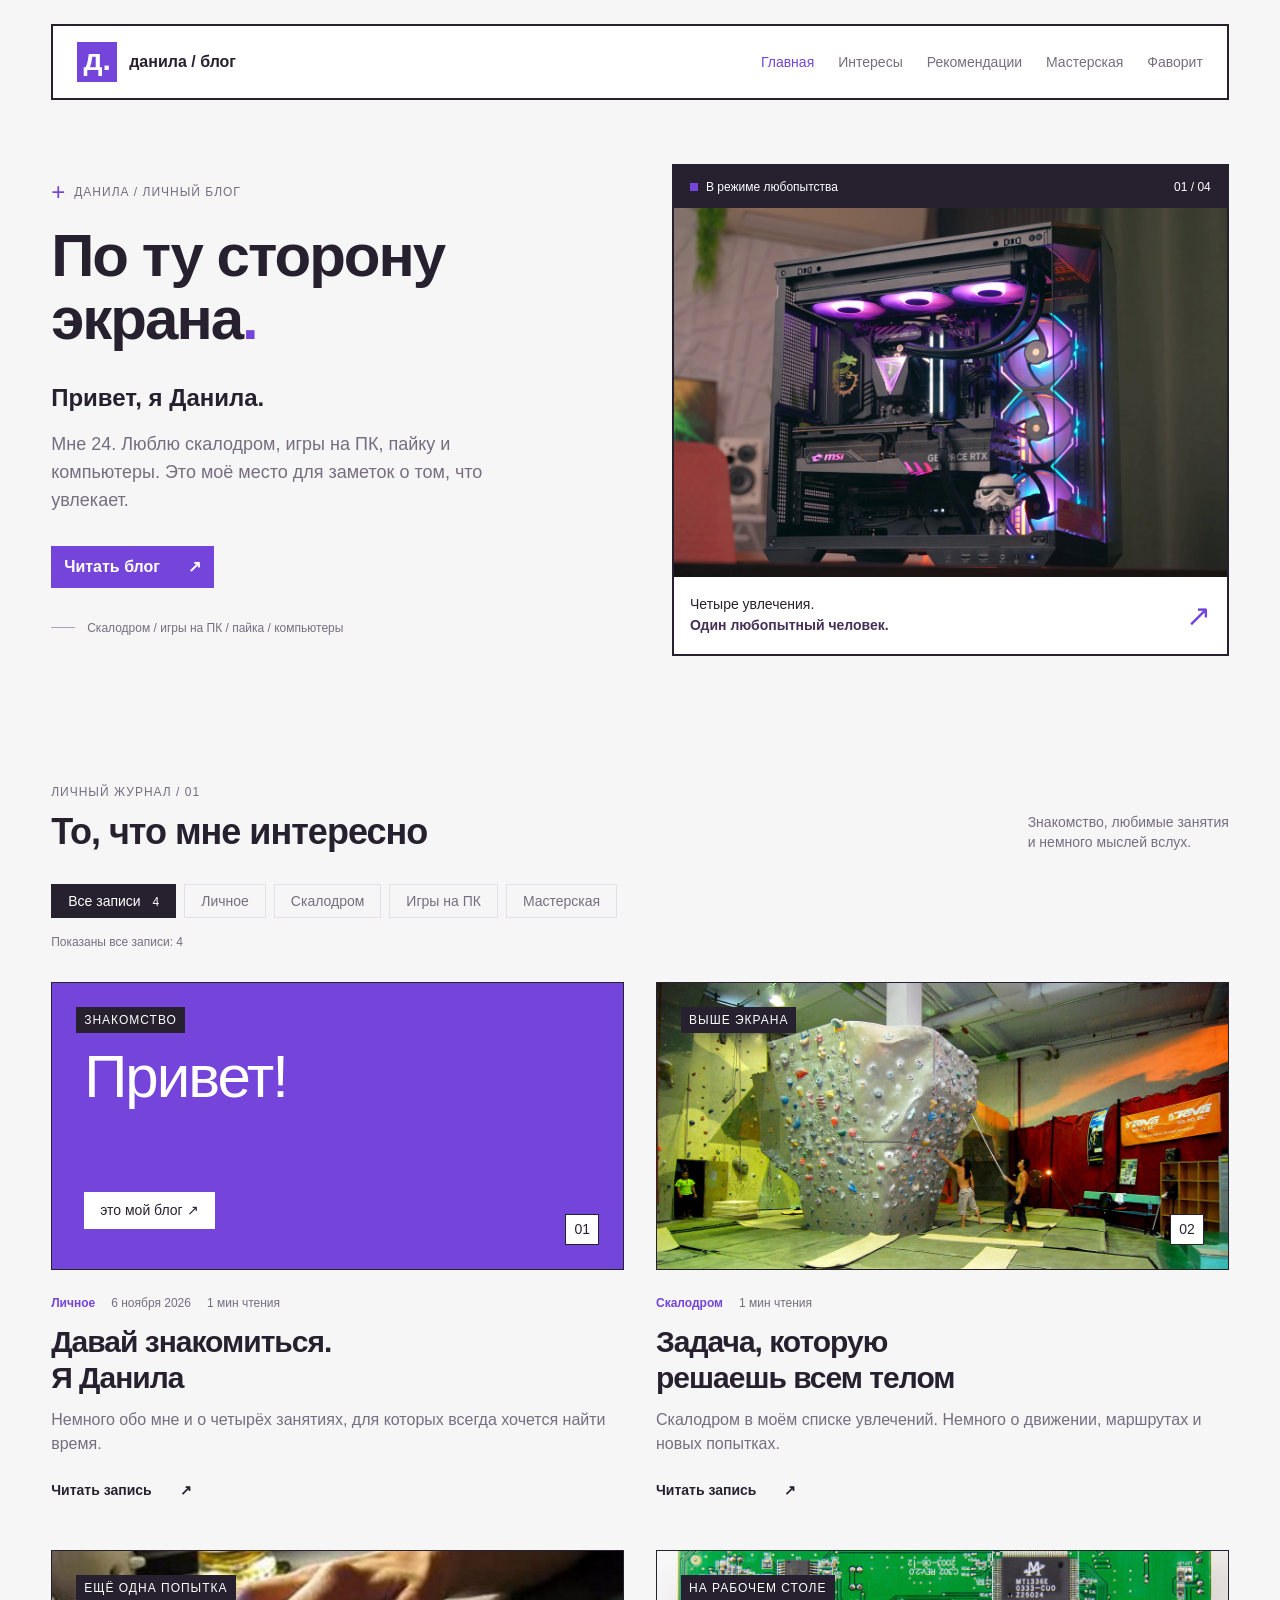
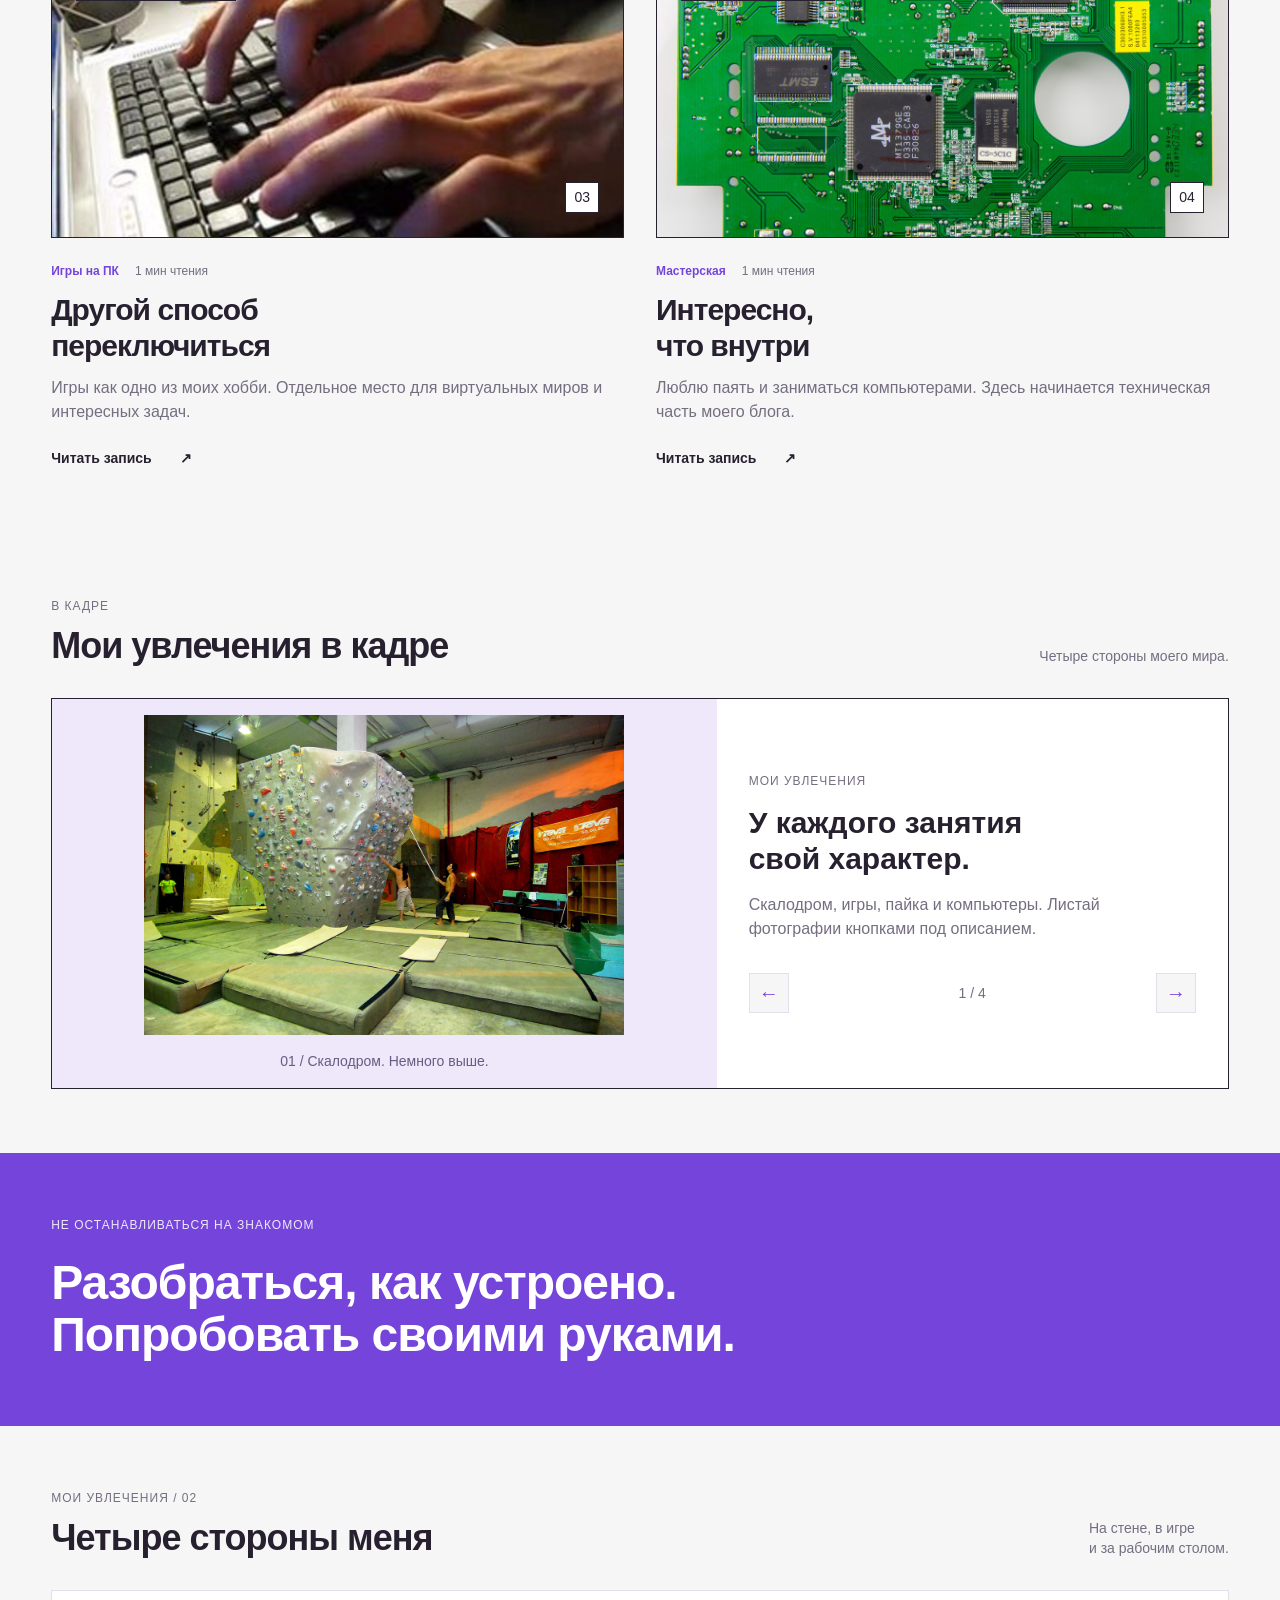
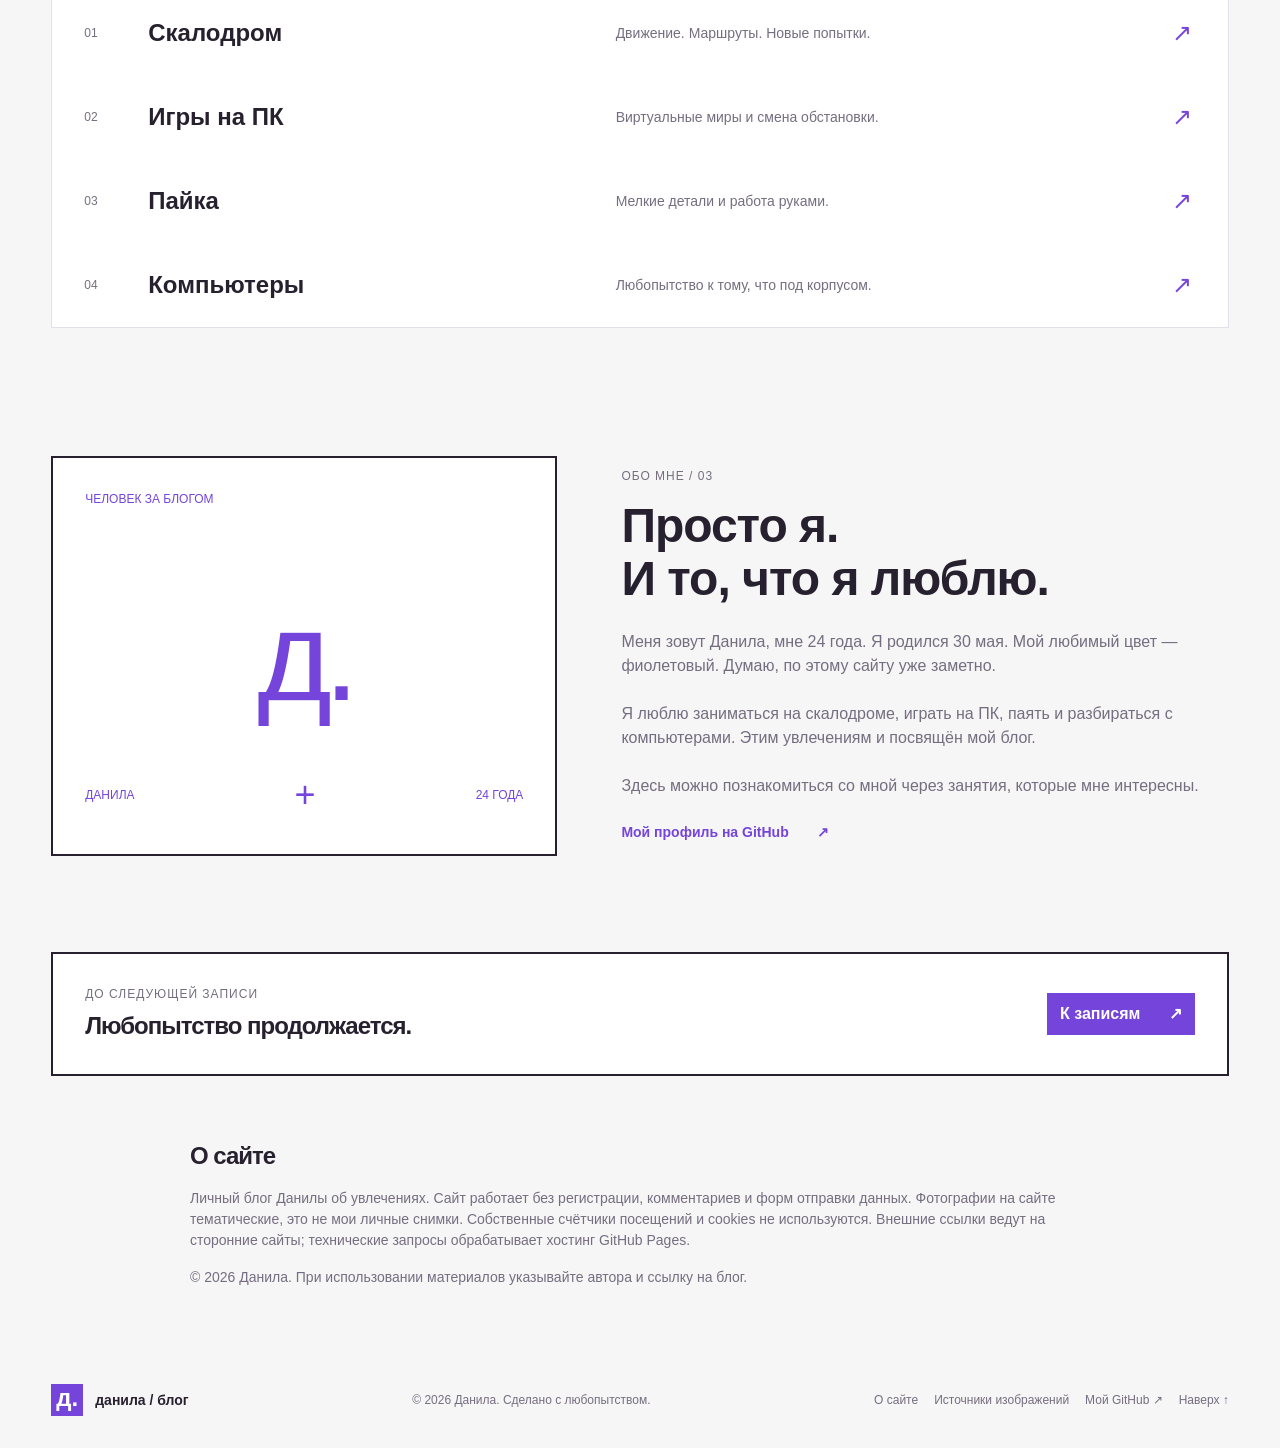
==== commit a8b5eda9: "Replace illustrated imagery with real photos and published covers across blog pages" ====
--- a/index.html
+++ b/index.html
@@ -30,16 +30,16 @@
 
     <section class="hero wrap" aria-labelledby="hero-title">
       <div class="hero-copy">
-        <p class="eyebrow"><span class="little-star" aria-hidden="true">✳</span> Личный блог. Без лишнего шума.</p>
+        <p class="eyebrow"><span class="little-star" aria-hidden="true">+</span> Данила / личный блог</p>
         <h1 id="hero-title">По ту сторону<br>экрана<span class="purple-dot">.</span></h1>
         <p class="hero-intro">Привет, я Данила.</p>
         <p class="hero-description">Мне 24. Люблю скалодром, игры на ПК, пайку и компьютеры. Это моё место для заметок о том, что увлекает.</p>
         <a class="primary-button" href="#journal">Читать блог <span aria-hidden="true">↗</span></a>
-        <div class="hero-footnote"><span class="small-line"></span> Собираю не только компьютеры, но и впечатления.</div>
+        <div class="hero-footnote"><span class="small-line"></span> Скалодром / игры на ПК / пайка / компьютеры</div>
       </div>
       <div class="hero-visual">
         <div class="visual-label"><span class="status-dot"></span> В режиме любопытства <span>01 / 04</span></div>
-        <img src="img/world.svg" width="620" height="580" alt="Иллюстрация увлечений Данилы: скалодром, компьютер, игровой контроллер и электронная плата">
+        <img src="img/real/computer.jpg" width="620" height="580" alt="Настольный компьютер">
         <div class="visual-caption"><span>Четыре увлечения.<br><strong>Один любопытный человек.</strong></span><span class="caption-symbol" aria-hidden="true">↗</span></div>
       </div>
     </section>
@@ -55,15 +55,15 @@
           <h3><a href="#about">Давай знакомиться.<br>Я Данила</a></h3><p>Немного обо мне и о четырёх занятиях, для которых всегда хочется найти время.</p><a class="read-link" href="#about">Читать запись <span aria-hidden="true">↗</span></a>
         </article>
         <article class="post-card climbing">
-          <a class="post-cover cover-climb" href="interests.html#climbing" aria-label="Читать: Выше экрана. Моё увлечение скалодромом"><img src="img/climbing.svg" width="600" height="360" alt="Абстрактная стена скалодрома с разноцветными зацепами"><span class="cover-small">ВЫШЕ ЭКРАНА</span><span class="cover-number">02</span></a>
+          <a class="post-cover cover-climb" href="interests.html#climbing" aria-label="Читать: Выше экрана. Моё увлечение скалодромом"><img src="img/real/climbing.jpg" width="600" height="360" alt="Скалодром с зацепами"><span class="cover-small">ВЫШЕ ЭКРАНА</span><span class="cover-number">02</span></a>
           <div class="post-meta"><span class="category">Скалодром</span><span>1 мин чтения</span></div><h3><a href="interests.html#climbing">Задача, которую<br>решаешь всем телом</a></h3><p>Скалодром в моём списке увлечений. Немного о движении, маршрутах и новых попытках.</p><a class="read-link" href="interests.html#climbing">Читать запись <span aria-hidden="true">↗</span></a>
         </article>
         <article class="post-card gaming">
-          <a class="post-cover cover-game" href="interests.html#gaming" aria-label="Читать: Игры на ПК. Другой способ переключиться"><img src="img/gaming.svg" width="600" height="360" alt="Стилизованный игровой контроллер на фиолетовом фоне"><span class="cover-small">ЕЩЁ ОДНА ПОПЫТКА</span><span class="cover-number">03</span></a>
+          <a class="post-cover cover-game" href="interests.html#gaming" aria-label="Читать: Игры на ПК. Другой способ переключиться"><img src="img/real/keyboard.jpg" width="600" height="360" alt="Компьютерная клавиатура"><span class="cover-small">ЕЩЁ ОДНА ПОПЫТКА</span><span class="cover-number">03</span></a>
           <div class="post-meta"><span class="category">Игры на ПК</span><span>1 мин чтения</span></div><h3><a href="interests.html#gaming">Другой способ<br>переключиться</a></h3><p>Игры как одно из моих хобби. Отдельное место для виртуальных миров и интересных задач.</p><a class="read-link" href="interests.html#gaming">Читать запись <span aria-hidden="true">↗</span></a>
         </article>
         <article class="post-card featured tech">
-          <a class="post-cover cover-tech" href="places.html" aria-label="Читать: Пайка и компьютеры. Интересно, что внутри"><img src="img/workshop.svg" width="600" height="360" alt="Рисунок электронной платы с микросхемой и дорожками"><span class="cover-small">НА РАБОЧЕМ СТОЛЕ</span><span class="cover-number">04</span></a>
+          <a class="post-cover cover-tech" href="places.html" aria-label="Читать: Пайка и компьютеры. Интересно, что внутри"><img src="img/real/electronics.jpg" width="600" height="360" alt="Электронная плата с компонентами"><span class="cover-small">НА РАБОЧЕМ СТОЛЕ</span><span class="cover-number">04</span></a>
           <div class="post-meta"><span class="category">Мастерская</span><span>1 мин чтения</span></div><h3><a href="places.html">Интересно,<br>что внутри</a></h3><p>Люблю паять и заниматься компьютерами. Здесь начинается техническая часть моего блога.</p><a class="read-link" href="places.html">Читать запись <span aria-hidden="true">↗</span></a>
         </article>
       </div>
@@ -73,35 +73,35 @@
 
     <!-- Л13–Л14: массив элементов, цикл for и style.display. -->
     <section class="section wrap" aria-labelledby="gallery-title">
-      <div class="section-heading"><div><p class="eyebrow">В кадре</p><h2 id="gallery-title">Маленькая галерея интересов</h2></div><p class="section-note">Четыре стороны моего мира.</p></div>
+      <div class="section-heading"><div><p class="eyebrow">В кадре</p><h2 id="gallery-title">Мои увлечения в кадре</h2></div><p class="section-note">Четыре стороны моего мира.</p></div>
       <div class="carousel">
         <div class="slides">
-          <div class="slide"><img src="img/climbing.svg" alt="Стена скалодрома с разноцветными зацепами"><p>01 / Скалодром. Немного выше.</p></div>
-          <div class="slide"><img src="img/gaming.svg" alt="Игровой контроллер на фиолетовом фоне"><p>02 / Игры на ПК. По ту сторону экрана.</p></div>
-          <div class="slide"><img src="img/workshop.svg" alt="Плата с микросхемой и дорожками"><p>03 / Пайка. Внимание к мелким деталям.</p></div>
-          <div class="slide"><img src="img/world.svg" alt="Иллюстрация четырёх увлечений Данилы"><p>04 / Компьютеры и другие мои увлечения.</p></div>
+          <div class="slide"><img src="img/real/climbing.jpg" alt="Скалодром с зацепами"><p>01 / Скалодром. Немного выше.</p></div>
+          <div class="slide"><img src="img/real/keyboard.jpg" alt="Компьютерная клавиатура"><p>02 / Игры на ПК. По ту сторону экрана.</p></div>
+          <div class="slide"><img src="img/real/electronics.jpg" alt="Электронная плата с компонентами"><p>03 / Пайка. Внимание к мелким деталям.</p></div>
+          <div class="slide"><img src="img/real/computer.jpg" alt="Компьютер"><p>04 / Компьютеры и другие мои увлечения.</p></div>
         </div>
-        <div class="carousel-copy"><p class="eyebrow">Мои увлечения</p><h3>У каждого занятия<br>свой характер.</h3><p>Скалодром, игры, пайка и компьютеры. Листай иллюстрации кнопками под описанием.</p><div class="carousel-controls"><button type="button" onclick="previousSlide()" aria-label="Предыдущее изображение">←</button><span id="slide-count" role="status">1 / 4</span><button type="button" onclick="nextSlide()" aria-label="Следующее изображение">→</button></div></div>
+        <div class="carousel-copy"><p class="eyebrow">Мои увлечения</p><h3>У каждого занятия<br>свой характер.</h3><p>Скалодром, игры, пайка и компьютеры. Листай фотографии кнопками под описанием.</p><div class="carousel-controls"><button type="button" onclick="previousSlide()" aria-label="Предыдущее изображение">←</button><span id="slide-count" role="status">1 / 4</span><button type="button" onclick="nextSlide()" aria-label="Следующее изображение">→</button></div></div>
       </div>
     </section>
 
-    <section class="tagline-section section" aria-label="Моя идея"><div class="wrap"><p class="eyebrow">Не останавливаться на знакомом</p><p class="tagline">Разобраться, как устроено.<br>Попробовать своими руками.</p><span class="tagline-star" aria-hidden="true">✳</span></div></section>
+    <section class="tagline-section section" aria-label="Моя идея"><div class="wrap"><p class="eyebrow">Не останавливаться на знакомом</p><p class="tagline">Разобраться, как устроено.<br>Попробовать своими руками.</p><span class="tagline-star" aria-hidden="true">+</span></div></section>
 
     <section class="interests section wrap" id="interests" aria-labelledby="interests-title"><div class="section-heading"><div><p class="eyebrow">Мои увлечения / 02</p><h2 id="interests-title">Четыре стороны меня</h2></div><p class="section-note">На стене, в игре<br>и за рабочим столом.</p></div>
       <div class="interest-list"><a href="interests.html#climbing"><span class="interest-index">01</span><h3>Скалодром</h3><p>Движение. Маршруты. Новые попытки.</p><span aria-hidden="true">↗</span></a><a href="interests.html#gaming"><span class="interest-index">02</span><h3>Игры на ПК</h3><p>Виртуальные миры и смена обстановки.</p><span aria-hidden="true">↗</span></a><a href="places.html"><span class="interest-index">03</span><h3>Пайка</h3><p>Мелкие детали и работа руками.</p><span aria-hidden="true">↗</span></a><a href="places.html"><span class="interest-index">04</span><h3>Компьютеры</h3><p>Любопытство к тому, что под корпусом.</p><span aria-hidden="true">↗</span></a></div>
     </section>
 
-    <section class="about section wrap" id="about" aria-labelledby="about-title"><div class="about-portrait" aria-label="Графическая монограмма Данилы"><span class="portrait-kicker">ЧЕЛОВЕК ЗА БЛОГОМ</span><span class="portrait-letter" aria-hidden="true">д.</span><span class="portrait-bottom">ДАНИЛА <span>✳</span> 24 ГОДА</span></div><div class="about-copy"><p class="eyebrow">Обо мне / 03</p><h2 id="about-title">Просто я.<br>И то, что я люблю.</h2><p>Меня зовут Данила, мне 24 года. Я родился 30 мая. Мой любимый цвет — фиолетовый. Думаю, по этому сайту уже заметно.</p><p>Я люблю заниматься на скалодроме, играть на ПК, паять и разбираться с компьютерами. Этим увлечениям и посвящён мой блог.</p><p>Здесь можно познакомиться со мной через занятия, которые мне интересны.</p><a class="text-link" href="https://github.com/damila-alt-glitch" target="_blank" rel="noopener noreferrer">Мой профиль на GitHub <span aria-hidden="true">↗</span></a></div></section>
-    <section class="closing wrap"><span aria-hidden="true">✳</span><div><p class="eyebrow">До следующей записи</p><h2>Любопытство продолжается.</h2></div><a href="#journal" class="primary-button">К записям <span aria-hidden="true">↗</span></a></section>
+    <section class="about section wrap" id="about" aria-labelledby="about-title"><div class="about-portrait" aria-label="Графическая монограмма Данилы"><span class="portrait-kicker">ЧЕЛОВЕК ЗА БЛОГОМ</span><span class="portrait-letter" aria-hidden="true">д.</span><span class="portrait-bottom">ДАНИЛА <span>+</span> 24 ГОДА</span></div><div class="about-copy"><p class="eyebrow">Обо мне / 03</p><h2 id="about-title">Просто я.<br>И то, что я люблю.</h2><p>Меня зовут Данила, мне 24 года. Я родился 30 мая. Мой любимый цвет — фиолетовый. Думаю, по этому сайту уже заметно.</p><p>Я люблю заниматься на скалодроме, играть на ПК, паять и разбираться с компьютерами. Этим увлечениям и посвящён мой блог.</p><p>Здесь можно познакомиться со мной через занятия, которые мне интересны.</p><a class="text-link" href="https://github.com/damila-alt-glitch" target="_blank" rel="noopener noreferrer">Мой профиль на GitHub <span aria-hidden="true">↗</span></a></div></section>
+    <section class="closing wrap"><span aria-hidden="true">+</span><div><p class="eyebrow">До следующей записи</p><h2>Любопытство продолжается.</h2></div><a href="#journal" class="primary-button">К записям <span aria-hidden="true">↗</span></a></section>
   
-    <section class="site-info wrap" id="site-info"><h2>О сайте</h2><p>Личный блог Данилы об увлечениях. Сайт работает без регистрации, комментариев и форм отправки данных. Собственные счётчики посещений и cookies не используются. Внешние ссылки ведут на сторонние сайты; технические запросы обрабатывает хостинг GitHub Pages.</p><p>© 2026 Данила. При использовании материалов указывайте автора и ссылку на блог.</p></section>
+    <section class="site-info wrap" id="site-info"><h2>О сайте</h2><p>Личный блог Данилы об увлечениях. Сайт работает без регистрации, комментариев и форм отправки данных. Фотографии на сайте тематические, это не мои личные снимки. Собственные счётчики посещений и cookies не используются. Внешние ссылки ведут на сторонние сайты; технические запросы обрабатывает хостинг GitHub Pages.</p><p>© 2026 Данила. При использовании материалов указывайте автора и ссылку на блог.</p></section>
 
   </main>
 
   <footer class="site-footer wrap">
     <a class="brand" href="index.html"><span class="brand-mark">д.</span> данила / блог</a>
     <p>© 2026 Данила. Сделано с любопытством.</p>
-    <div><a href="index.html#site-info">О сайте</a><a href="https://github.com/damila-alt-glitch" target="_blank" rel="noopener">Мой GitHub ↗</a><a href="#top">Наверх ↑</a></div>
+    <div><a href="index.html#site-info">О сайте</a><a href="credits.html">Источники изображений</a><a href="https://github.com/damila-alt-glitch" target="_blank" rel="noopener">Мой GitHub ↗</a><a href="#top">Наверх ↑</a></div>
   </footer>
   <!-- Обычное подключение JavaScript в конце страницы: Л13. -->
   <script src="js/blog.js"></script>
--- a/css/style.css
+++ b/css/style.css
@@ -1,302 +1,337 @@
-/* Л2–Л3: общие стили, размеры, цвет, поля и отступы. */
-* {
-  box-sizing: border-box;
-}
-
-body {
-  margin: 0;
-  background: #f8f7fc;
-  color: #27212f;
-  font-family: Verdana, sans-serif;
-  font-size: 16px;
-  line-height: 1.5;
-}
-
-h1, h2, h3, p { margin: 0; }
-a { color: inherit; text-decoration: none; }
-button { font-family: inherit; cursor: pointer; }
-img { max-width: 100%; height: auto; display: block; }
-a:hover { color: #7545db; }
-a:focus, button:focus { outline: 2px solid #7545db; outline-offset: 4px; }
-
-.wrap { width: 92%; max-width: 1200px; margin: 0 auto; }
-.section { padding: 64px 0; }
-.eyebrow { color: #756e80; font-size: 12px; line-height: 16px; letter-spacing: 1px; text-transform: uppercase; }
-.section-heading { display: flex; justify-content: space-between; align-items: flex-end; margin-bottom: 32px; gap: 24px; }
-.section-heading h2 { margin-top: 12px; }
-h2 { font-size: 36px; line-height: 40px; font-weight: 600; letter-spacing: -1px; }
-.section-note { color: #756e80; font-size: 14px; line-height: 20px; }
-
-/* Л4, Л7–Л8: позиционирование, Flexbox и меню. */
-.skip-link { position: absolute; top: -80px; left: 16px; padding: 12px; background: #7545db; color: white; z-index: 30; }
-.skip-link:focus { top: 0; }
-.site-header { position: relative; z-index: 10; width: 92%; max-width: 1200px; margin: 24px auto 0; padding: 16px 24px; display: flex; justify-content: space-between; align-items: center; gap: 24px; background: white; border: 1px solid #e4deed; border-radius: 16px; }
-.brand { position: relative; z-index: 21; display: flex; align-items: center; gap: 12px; font-size: 16px; font-weight: bold; }
-.brand-mark { width: 40px; height: 40px; background: #7545db; color: white; border-radius: 12px; text-align: center; font-size: 30px; line-height: 36px; }
-.main-menu { display: flex; align-items: center; gap: 24px; }
-.main-menu a { padding: 8px 0; font-size: 14px; color: #756e80; }
-.main-menu a.active, .main-menu a:hover { color: #7545db; }
-#menu-button { display: none; position: relative; z-index: 21; border: 1px solid #e4deed; background: #eee8fa; border-radius: 8px; padding: 8px 12px; color: #7545db; font-size: 14px; }
-
-/* Л9–Л10: главная часть страницы и сетка карточек. */
-.hero { display: grid; grid-template-columns: 1fr 1fr; gap: 64px; align-items: center; padding-top: 64px; padding-bottom: 64px; }
-.hero-copy > .eyebrow { display: flex; align-items: center; gap: 8px; }
-.little-star { color: #7545db; font-size: 24px; }
-h1 { max-width: 680px; margin-top: 24px; font-size: 60px; line-height: 1.05; font-weight: 600; letter-spacing: -2px; }
-.purple-dot { color: #7545db; }
-.hero-intro { margin-top: 32px; font-size: 24px; line-height: 32px; font-weight: bold; }
-.hero-description { max-width: 440px; margin-top: 16px; color: #756e80; font-size: 18px; line-height: 28px; }
-.primary-button, .secondary-button { display: inline-block; padding: 8px 12px; border: 1px solid #7545db; border-radius: 8px; background: #7545db; color: white; font-size: 16px; line-height: 24px; font-weight: bold; transition: background 0.3s, color 0.3s; }
-.primary-button:hover { background: #6132be; color: white; }
-.secondary-button { background: white; color: #7545db; }
-.secondary-button:hover { background: #eae1fa; }
-.primary-button span { margin-left: 24px; }
-.hero .primary-button { margin-top: 32px; }
-.hero-footnote { display: flex; align-items: center; gap: 12px; max-width: 400px; margin-top: 32px; color: #756e80; font-size: 12px; line-height: 16px; }
-.small-line { width: 24px; height: 1px; background: #aca1be; }
-.hero-visual { padding: 24px; background: #eee8fa; border: 1px solid #e2d7f5; border-radius: 24px; }
-.hero-visual img { width: 100%; margin-top: 16px; }
-.visual-label { display: flex; align-items: center; gap: 8px; color: #6b5b83; font-size: 12px; }
-.visual-label > span:last-child { margin-left: auto; }
-.status-dot { width: 8px; height: 8px; background: #7545db; border-radius: 50%; }
-.visual-caption { display: flex; align-items: center; justify-content: space-between; gap: 16px; margin-top: 16px; font-size: 14px; color: #7c6b96; }
-.visual-caption strong { color: #453157; }
-.caption-symbol { color: #7545db; font-size: 30px; }
-.filters { display: flex; flex-wrap: wrap; gap: 8px; margin-bottom: 16px; }
-.filter { padding: 8px 16px; border: 1px solid #e4deed; border-radius: 24px; color: #756e80; background: #f8f7fc; font-size: 14px; }
-.filter:hover { background: #eae1fa; }
-.filter.active { color: white; background: #27212f; border-color: #27212f; }
-.filter span { margin-left: 8px; font-size: 12px; }
-.sr-only { color: #756e80; font-size: 12px; line-height: 16px; margin-bottom: 32px; }
-.posts-grid { display: grid; grid-template-columns: 1fr 1fr; gap: 48px 32px; }
-.post-cover { display: block; position: relative; height: 288px; overflow: hidden; border-radius: 16px; }
-.post-cover img { width: 100%; }
-.cover-small { position: absolute; top: 24px; left: 24px; font-size: 12px; letter-spacing: 1px; }
-.cover-number { position: absolute; bottom: 24px; right: 24px; font-size: 14px; }
-.cover-intro { background: #e5d8f9; color: #6537b2; }
-.cover-hello { position: absolute; left: 32px; top: 64px; font-size: 60px; line-height: 1; letter-spacing: -2px; }
-.cover-hello > span { color: #ff855b; }
-.cover-sticker { position: absolute; bottom: 40px; left: 32px; padding: 8px 16px; border-radius: 4px; background: #fff8e2; color: #785442; font-size: 14px; }
-.cover-climb { background: #e9e6dd; color: #574a54; }
-.cover-game { background: #7545db; color: white; }
-.cover-tech { background: #e1ece6; color: #376756; }
-.post-meta { display: flex; flex-wrap: wrap; gap: 16px; margin-top: 24px; font-size: 12px; color: #756e80; }
-.category { color: #7545db; font-weight: bold; }
-.post-card h3 { margin-top: 12px; font-size: 30px; line-height: 36px; font-weight: 600; letter-spacing: -1px; }
-.post-card > p { margin-top: 12px; color: #756e80; }
-.read-link { display: inline-block; margin-top: 24px; font-size: 14px; font-weight: bold; }
-.read-link span { margin-left: 24px; }
-.tagline-section { background: #eee8f8; }
-.tagline-section .wrap { position: relative; }
-.tagline { position: relative; z-index: 1; max-width: 720px; margin-top: 24px; font-size: 48px; line-height: 1.1; letter-spacing: -1px; }
-.tagline-star { position: absolute; top: 0; right: 32px; color: #bda3eb; font-size: 128px; line-height: 1; }
-.interest-list { border: 1px solid #e4deed; border-radius: 16px; overflow: hidden; background: white; }
-.interest-list > a { display: grid; grid-template-columns: 40px 1fr 1.2fr 24px; gap: 24px; padding: 24px 32px; align-items: center; }
-.interest-list > a:hover { background: #ede6fa; }
-.interest-index { font-size: 12px; color: #756e80; }
-.interest-list h3 { font-size: 24px; line-height: 32px; font-weight: 600; }
-.interest-list p { font-size: 14px; color: #756e80; }
-.interest-list > a > span:last-child { font-size: 24px; color: #7545db; }
-.about { display: grid; grid-template-columns: 1fr 1.2fr; gap: 64px; align-items: center; }
-.about-portrait { position: relative; height: 400px; border-radius: 24px; background: #cbb2ef; color: #5f309e; display: flex; align-items: center; justify-content: center; }
-.portrait-kicker { position: absolute; top: 32px; left: 32px; font-size: 12px; }
-.portrait-letter { font-size: 128px; line-height: 1; letter-spacing: -8px; }
-.portrait-bottom { position: absolute; left: 32px; right: 32px; bottom: 32px; display: flex; justify-content: space-between; align-items: center; font-size: 12px; }
-.portrait-bottom > span { font-size: 36px; }
-.about-copy h2 { margin-top: 16px; font-size: 48px; line-height: 1.1; }
-.about-copy > p:not(.eyebrow) { margin-top: 24px; color: #756e80; }
-.text-link { display: inline-block; margin-top: 24px; color: #7545db; font-size: 14px; font-weight: bold; }
-.text-link span { margin-left: 24px; }
-.closing { display: flex; flex-wrap: wrap; align-items: center; gap: 32px; margin-top: 32px; margin-bottom: 64px; padding: 32px; background: #eee7fa; border: 1px solid #e2d7f5; border-radius: 24px; }
-.closing > span { color: #7545db; font-size: 60px; line-height: 1; }
-.closing > div { flex: 1; }
-.closing h2 { margin-top: 8px; font-size: 24px; line-height: 32px; }
-.site-info { padding-bottom: 64px; max-width: 900px; color: #756e80; font-size: 14px; }
-.site-info h2 { font-size: 24px; line-height: 32px; color: #27212f; }
-.site-info p { margin-top: 16px; }
-.site-footer { display: flex; flex-wrap: wrap; justify-content: space-between; align-items: center; gap: 24px; padding: 32px 0; font-size: 12px; color: #756e80; }
-.site-footer .brand { font-size: 14px; color: #27212f; }
-.site-footer .brand-mark { width: 32px; height: 32px; font-size: 24px; line-height: 28px; border-radius: 8px; }
-.site-footer > div { display: flex; flex-wrap: wrap; gap: 16px; }
-
-/* Л13–Л14: простая карусель с переключением display. */
-.carousel { display: grid; grid-template-columns: 1.3fr 1fr; background: white; border: 1px solid #e4deed; border-radius: 24px; overflow: hidden; }
-.slides { background: #eee8fa; }
-.slide { display: none; padding: 16px; }
-.slide:first-child { display: block; }
-.slide img { width: auto; height: 320px; max-width: 100%; margin: 0 auto; }
-.slide p { margin-top: 16px; font-size: 14px; text-align: center; color: #6b5b83; }
-.carousel-copy { align-self: center; padding: 32px; }
-.carousel-copy h3 { margin-top: 16px; font-size: 30px; line-height: 36px; font-weight: 600; }
-.carousel-copy > p:not(.eyebrow) { margin-top: 16px; color: #756e80; }
-.carousel-controls { display: flex; align-items: center; justify-content: space-between; gap: 24px; margin-top: 32px; }
-.carousel-controls button { width: 40px; height: 40px; border: 1px solid #e4deed; border-radius: 50%; background: #f8f7fc; color: #7545db; font-size: 20px; }
-.carousel-controls button:hover { background: #eae1fa; }
-#slide-count { font-size: 14px; color: #756e80; }
-
-/* Общие блоки внутренних страниц. */
-.page-hero { padding: 48px 0 32px; }
-.breadcrumb { display: block; margin-bottom: 32px; font-size: 12px; color: #756e80; }
-.breadcrumb span { margin: 0 12px; }
-.page-intro { max-width: 680px; margin-top: 24px; color: #756e80; font-size: 18px; line-height: 28px; }
-.page-hero > .primary-button { margin-top: 32px; }
-.interest-cards, .two-columns { display: grid; grid-template-columns: 1fr 1fr; gap: 32px; }
-.interest-card { background: white; border: 1px solid #e4deed; border-radius: 24px; overflow: hidden; }
-.interest-card > img { width: 100%; }
-.interest-card > div { padding: 32px; }
-.interest-card h2 { margin-top: 12px; font-size: 30px; line-height: 36px; }
-.interest-card p:not(.eyebrow) { margin-top: 16px; color: #756e80; }
-.interest-card p.card-note { font-size: 14px; color: #7545db; }
-.workshop-lead, .favorite-layout { display: grid; grid-template-columns: 1fr 1fr; gap: 64px; align-items: center; }
-.workshop-main-image { border-radius: 24px; }
-.workshop-lead h2, .favorite-copy h2 { margin-top: 16px; }
-.workshop-lead p:not(.eyebrow), .favorite-copy p:not(.eyebrow) { margin-top: 24px; color: #756e80; }
-.text-card { padding: 32px; border: 1px solid #e4deed; border-radius: 16px; background: white; }
-.card-index { font-size: 12px; color: #7545db; }
-.text-card h3 { margin-top: 24px; font-size: 24px; line-height: 32px; font-weight: 600; }
-.text-card p { margin-top: 16px; color: #756e80; }
-.text-card ul { margin-top: 24px; padding-left: 24px; color: #756e80; }
-.text-card li { margin-top: 8px; }
-.workshop-note { max-width: 760px; }
-.workshop-note h2 { margin-top: 24px; font-size: 48px; line-height: 1.1; }
-.workshop-note > p:not(.eyebrow) { margin-top: 24px; color: #756e80; font-size: 18px; line-height: 28px; }
-.favorite-art { position: relative; height: 480px; padding: 32px; overflow: hidden; border-radius: 24px; background: #7545db; color: white; }
-.favorite-art > .eyebrow { color: #e1cef9; }
-.violet-orbit { display: flex; justify-content: center; align-items: center; height: 320px; }
-.violet-orbit > span { display: none; }
-.violet-orbit b { color: #e8d5ff; font-size: 128px; font-weight: normal; line-height: 1; }
-.favorite-art-footer { position: absolute; left: 32px; right: 32px; bottom: 32px; display: flex; justify-content: space-between; font-size: 12px; letter-spacing: 1px; color: #e1cef9; }
-.palette-grid { display: grid; grid-template-columns: 1fr 1fr 1fr; gap: 32px; }
-.palette-card { padding: 16px; background: white; border: 1px solid #e4deed; border-radius: 16px; }
-.palette-card > div { height: 160px; }
-.palette-card h3 { margin-top: 24px; font-size: 18px; line-height: 28px; }
-.palette-card p { margin-top: 8px; color: #756e80; font-size: 14px; }
-.palette-card code { display: block; margin-top: 16px; color: #7545db; font-family: inherit; font-size: 12px; }
-.favorite-end h2 { margin-top: 16px; font-size: 48px; line-height: 1.1; }
-.favorite-end .primary-button { margin-top: 32px; }
-.recommendation-shortcuts { display: flex; flex-wrap: wrap; align-items: center; gap: 24px; margin-top: 32px; }
-.recommendation-shortcuts .text-link { margin-top: 0; }
-.recommendation-intro { margin-bottom: 32px; }
-.recommendation-intro p { max-width: 680px; color: #756e80; }
-.recommendation-grid { display: grid; grid-template-columns: 1fr 1fr 1fr; gap: 48px 32px; }
-.recommendation-card { min-width: 0; }
-.recommendation-card > img { width: 100%; border-radius: 16px; }
-.recommendation-card .eyebrow { margin-top: 24px; }
-.recommendation-card h3 { margin-top: 8px; font-size: 24px; line-height: 32px; font-weight: 600; }
-.recommendation-card p:not(.eyebrow) { margin-top: 16px; font-size: 14px; line-height: 20px; color: #756e80; }
-.recommendation-card p.recommendation-author { margin-top: 8px; color: #7545db; font-size: 12px; }
-.recommendation-reason { padding: 16px; border-radius: 8px; background: #eee8fa; }
-.recommendation-reason strong { color: #5b4080; }
-.recommendation-sources { margin-top: 40px; font-size: 12px; color: #756e80; }
-.recommendation-sources a { color: #7545db; text-decoration: underline; }
-.books-section { background: #f0ecf7; }
-.film-count { color: #756e80; font-size: 14px; }
-.error-page { min-height: 500px; }
-
-/* Л15: игра. Кактус двигается справа налево в системе координат блока. */
-.game-section { background: #eee8fa; }
-.game-layout { display: grid; grid-template-columns: 0.9fr 1.1fr; gap: 48px; align-items: center; }
-.game-intro h2 { margin-top: 16px; font-size: 48px; line-height: 1.1; }
-.game-intro > p:not(.eyebrow), .game-intro ol { margin-top: 24px; color: #736383; }
-.game-intro ol { padding-left: 24px; }
-.game-intro li { margin-top: 12px; }
-.game-panel { padding: 24px; border: 1px solid #e2d7f5; border-radius: 24px; background: white; }
-.game-stats { display: flex; justify-content: space-between; align-items: center; color: #756e80; }
-.game-stats strong { color: #7545db; font-size: 30px; }
-.game-field { position: relative; width: 100%; height: 240px; margin-top: 16px; background: #f8f7fc; border: 1px solid #e4deed; border-radius: 8px; overflow: hidden; }
-.game-sky-label { position: absolute; top: 24px; left: 16px; color: #aa97c4; font-size: 12px; }
-.game-ground { position: absolute; top: 220px; left: 0; width: 100%; height: 2px; background: #c5aedf; }
-#dino { position: absolute; top: 180px; left: 40px; width: 40px; height: 40px; background-image: url('../img/dino.png'); background-size: 40px 40px; }
-#cactus { position: absolute; top: 175px; left: 100%; width: 28px; height: 45px; background-image: url('../img/cactus.png'); background-size: 28px 45px; }
-#cactus.running { animation: cactusMove 2.2s infinite linear; }
-#dino.jump { animation: dinoJump 0.9s linear; }
-@keyframes cactusMove {
-  0% { left: 100%; }
-  100% { left: -40px; }
-}
-@keyframes dinoJump {
-  0% { top: 180px; }
-  30% { top: 80px; }
-  70% { top: 80px; }
-  100% { top: 180px; }
-}
-.game-actions { display: flex; flex-wrap: wrap; gap: 12px; margin-top: 24px; }
-#game-status { margin-top: 16px; color: #756e80; font-size: 14px; line-height: 20px; }
-
-/* Л7–Л8: адаптация с помощью @media. */
-@media screen and (max-width: 1050px) {
-  .hero { gap: 32px; }
-  h1 { font-size: 48px; line-height: 1.1; }
-  .main-menu { gap: 16px; }
-  .main-menu a { font-size: 12px; }
-  .brand { font-size: 14px; }
-  .hero-visual { padding: 16px; }
-  .hero-description { font-size: 16px; line-height: 24px; }
-  .about, .workshop-lead, .favorite-layout, .game-layout { gap: 32px; }
-  .tagline-star { display: none; }
-  .recommendation-grid { grid-template-columns: 1fr 1fr; }
-  .site-footer > p { width: 100%; order: 3; }
-}
-
-@media screen and (max-width: 800px) {
-  #menu-button { display: block; }
-  .main-menu { display: none; position: fixed; top: 0; left: 0; width: 100%; height: 100%; padding: 112px 32px 32px; background: #f8f7fc; z-index: 20; flex-direction: column; align-items: flex-start; gap: 24px; overflow: auto; }
-  .main-menu.open { display: flex; }
-  .main-menu a { font-size: 24px; line-height: 32px; }
-  .site-header { margin-top: 16px; padding: 12px 16px; }
-  .hero, .about, .workshop-lead, .favorite-layout, .game-layout { grid-template-columns: 1fr; }
-  .hero { padding-top: 48px; padding-bottom: 32px; gap: 40px; }
-  .hero-visual { max-width: 500px; width: 100%; margin: 0 auto; }
-  .section { padding: 48px 0; }
-  .section-heading h2 { font-size: 30px; line-height: 36px; }
-  .section-note { display: none; }
-  .post-cover { height: 240px; }
-  .post-card h3 { font-size: 24px; line-height: 32px; }
-  .carousel { grid-template-columns: 1fr; }
-  .carousel-copy { padding: 24px; }
-  .tagline { font-size: 36px; line-height: 40px; }
-  .interest-list > a { grid-template-columns: 24px 1fr 24px; gap: 16px; padding: 24px 16px; }
-  .interest-list p { grid-column: 2; grid-row: 2; font-size: 12px; }
-  .interest-list > a > span:last-child { grid-column: 3; grid-row: 1; }
-  .about-portrait { max-width: 400px; width: 100%; height: 360px; margin: 0 auto; }
-  .about-copy h2, .workshop-note h2, .favorite-end h2, .game-intro h2 { font-size: 36px; line-height: 40px; }
-  .favorite-art { height: 400px; }
-  .violet-orbit { height: 270px; }
-  .interest-card > div { padding: 24px; }
-  .interest-card h2 { font-size: 24px; line-height: 32px; }
-  .closing { gap: 24px; padding: 24px; }
-  .closing > span { font-size: 48px; }
-  .closing > div { min-width: 180px; }
-  .closing .primary-button { margin-left: 0; }
-  .palette-grid { grid-template-columns: 1fr; }
-}
-
-@media screen and (max-width: 600px) {
-  .posts-grid, .interest-cards, .two-columns, .recommendation-grid { grid-template-columns: 1fr; }
-  h1 { font-size: 36px; line-height: 40px; letter-spacing: -1px; }
-  .hero h1 { font-size: 48px; line-height: 1.05; }
-  .hero-intro { font-size: 20px; line-height: 28px; margin-top: 24px; }
-  .hero-description { font-size: 16px; line-height: 24px; }
-  .hero-footnote { margin-top: 24px; }
-  .hero-copy > .eyebrow { font-size: 12px; letter-spacing: 0; }
-  .primary-button, .secondary-button { font-size: 14px; line-height: 20px; }
-  .post-cover { height: 240px; }
-  .cover-hello { top: 64px; font-size: 48px; }
-  .cover-sticker { bottom: 32px; }
-  .post-meta { margin-top: 16px; gap: 12px; }
-  .filters { gap: 8px; }
-  .filter { font-size: 12px; padding: 8px 12px; }
-  .tagline { font-size: 30px; line-height: 36px; }
-  .interest-list h3 { font-size: 20px; line-height: 28px; }
-  .page-hero { padding-top: 32px; }
-  .page-intro { font-size: 16px; line-height: 24px; }
-  .slide img { height: 200px; }
-  .slide p { font-size: 12px; }
-  .carousel-copy h3 { font-size: 24px; line-height: 32px; }
-  .game-panel { padding: 16px; border-radius: 16px; }
-  .game-intro > p:not(.eyebrow), .game-intro ol { margin-top: 16px; }
-  .text-card { padding: 24px; }
-  .workshop-note > p:not(.eyebrow) { font-size: 16px; line-height: 24px; }
-  .site-footer > div { width: 100%; }
-  .film-count { font-size: 12px; }
-}
+/* Л2–Л3: общие стили, размеры, цвет, поля и отступы. */
+* {
+  box-sizing: border-box;
+}
+
+body {
+  margin: 0;
+  background: #f6f6f6;
+  color: #27212f;
+  font-family: Verdana, sans-serif;
+  font-size: 16px;
+  line-height: 1.5;
+}
+
+h1, h2, h3, p { margin: 0; }
+a { color: inherit; text-decoration: none; }
+button { font-family: inherit; cursor: pointer; }
+img { max-width: 100%; height: auto; display: block; }
+a:hover { color: #7545db; }
+a:focus, button:focus { outline: 2px solid #7545db; outline-offset: 4px; }
+
+.wrap { width: 92%; max-width: 1200px; margin: 0 auto; }
+.section { padding: 64px 0; }
+.eyebrow { color: #756e80; font-size: 12px; line-height: 16px; letter-spacing: 1px; text-transform: uppercase; }
+.section-heading { display: flex; justify-content: space-between; align-items: flex-end; margin-bottom: 32px; gap: 24px; }
+.section-heading h2 { margin-top: 12px; }
+h2 { font-size: 36px; line-height: 40px; font-weight: 600; letter-spacing: -1px; }
+.section-note { color: #756e80; font-size: 14px; line-height: 20px; }
+
+/* Л4, Л7–Л8: позиционирование, Flexbox и меню. */
+.skip-link { position: absolute; top: -80px; left: 16px; padding: 12px; background: #7545db; color: white; z-index: 30; }
+.skip-link:focus { top: 0; }
+.site-header { position: relative; z-index: 10; width: 92%; max-width: 1200px; margin: 24px auto 0; padding: 16px 24px; display: flex; justify-content: space-between; align-items: center; gap: 24px; background: white; border: 1px solid #e4deed; border-radius: 0; }
+.brand { position: relative; z-index: 21; display: flex; align-items: center; gap: 12px; font-size: 16px; font-weight: bold; }
+.brand-mark { width: 40px; height: 40px; background: #7545db; color: white; border-radius: 0; text-align: center; font-size: 30px; line-height: 36px; }
+.main-menu { display: flex; align-items: center; gap: 24px; }
+.main-menu a { padding: 8px 0; font-size: 14px; color: #756e80; }
+.main-menu a.active, .main-menu a:hover { color: #7545db; }
+#menu-button { display: none; position: relative; z-index: 21; border: 1px solid #e4deed; background: #eee8fa; border-radius: 0; padding: 8px 12px; color: #7545db; font-size: 14px; }
+
+/* Л9–Л10: главная часть страницы и сетка карточек. */
+.hero { display: grid; grid-template-columns: 1fr 1fr; gap: 64px; align-items: center; padding-top: 64px; padding-bottom: 64px; }
+.hero-copy > .eyebrow { display: flex; align-items: center; gap: 8px; }
+.little-star { color: #7545db; font-size: 24px; }
+h1 { max-width: 680px; margin-top: 24px; font-size: 60px; line-height: 1.05; font-weight: 600; letter-spacing: -2px; }
+.purple-dot { color: #7545db; }
+.hero-intro { margin-top: 32px; font-size: 24px; line-height: 32px; font-weight: bold; }
+.hero-description { max-width: 440px; margin-top: 16px; color: #756e80; font-size: 18px; line-height: 28px; }
+.primary-button, .secondary-button { display: inline-block; padding: 8px 12px; border: 1px solid #7545db; border-radius: 0; background: #7545db; color: white; font-size: 16px; line-height: 24px; font-weight: bold; transition: background 0.3s, color 0.3s; }
+.primary-button:hover { background: #6132be; color: white; }
+.secondary-button { background: white; color: #7545db; }
+.secondary-button:hover { background: #eae1fa; }
+.primary-button span { margin-left: 24px; }
+.hero .primary-button { margin-top: 32px; }
+.hero-footnote { display: flex; align-items: center; gap: 12px; max-width: 400px; margin-top: 32px; color: #756e80; font-size: 12px; line-height: 16px; }
+.small-line { width: 24px; height: 1px; background: #aca1be; }
+.hero-visual { padding: 24px; background: #eee8fa; border: 1px solid #e2d7f5; border-radius: 0; }
+.hero-visual img { width: 100%; margin-top: 16px; }
+.visual-label { display: flex; align-items: center; gap: 8px; color: #6b5b83; font-size: 12px; }
+.visual-label > span:last-child { margin-left: auto; }
+.status-dot { width: 8px; height: 8px; background: #7545db; border-radius: 0; }
+.visual-caption { display: flex; align-items: center; justify-content: space-between; gap: 16px; margin-top: 16px; font-size: 14px; color: #7c6b96; }
+.visual-caption strong { color: #453157; }
+.caption-symbol { color: #7545db; font-size: 30px; }
+.filters { display: flex; flex-wrap: wrap; gap: 8px; margin-bottom: 16px; }
+.filter { padding: 8px 16px; border: 1px solid #e4deed; border-radius: 0; color: #756e80; background: #f6f6f6; font-size: 14px; }
+.filter:hover { background: #eae1fa; }
+.filter.active { color: white; background: #27212f; border-color: #27212f; }
+.filter span { margin-left: 8px; font-size: 12px; }
+.sr-only { color: #756e80; font-size: 12px; line-height: 16px; margin-bottom: 32px; }
+.posts-grid { display: grid; grid-template-columns: 1fr 1fr; gap: 48px 32px; }
+.post-cover { display: block; position: relative; height: 288px; overflow: hidden; border-radius: 0; }
+.post-cover img { width: 100%; }
+.cover-small { position: absolute; top: 24px; left: 24px; font-size: 12px; letter-spacing: 1px; }
+.cover-number { position: absolute; bottom: 24px; right: 24px; font-size: 14px; }
+.cover-intro { background: #e5d8f9; color: #6537b2; }
+.cover-hello { position: absolute; left: 32px; top: 64px; font-size: 60px; line-height: 1; letter-spacing: -2px; }
+.cover-hello > span { color: #ff855b; }
+.cover-sticker { position: absolute; bottom: 40px; left: 32px; padding: 8px 16px; border-radius: 0; background: #fff8e2; color: #785442; font-size: 14px; }
+.cover-climb { background: #e9e6dd; color: #574a54; }
+.cover-game { background: #7545db; color: white; }
+.cover-tech { background: #e1ece6; color: #376756; }
+.post-meta { display: flex; flex-wrap: wrap; gap: 16px; margin-top: 24px; font-size: 12px; color: #756e80; }
+.category { color: #7545db; font-weight: bold; }
+.post-card h3 { margin-top: 12px; font-size: 30px; line-height: 36px; font-weight: 600; letter-spacing: -1px; }
+.post-card > p { margin-top: 12px; color: #756e80; }
+.read-link { display: inline-block; margin-top: 24px; font-size: 14px; font-weight: bold; }
+.read-link span { margin-left: 24px; }
+.tagline-section { background: #eee8f8; }
+.tagline-section .wrap { position: relative; }
+.tagline { position: relative; z-index: 1; max-width: 720px; margin-top: 24px; font-size: 48px; line-height: 1.1; letter-spacing: -1px; }
+.tagline-star { position: absolute; top: 0; right: 32px; color: #bda3eb; font-size: 128px; line-height: 1; }
+.interest-list { border: 1px solid #e4deed; border-radius: 0; overflow: hidden; background: white; }
+.interest-list > a { display: grid; grid-template-columns: 40px 1fr 1.2fr 24px; gap: 24px; padding: 24px 32px; align-items: center; }
+.interest-list > a:hover { background: #ede6fa; }
+.interest-index { font-size: 12px; color: #756e80; }
+.interest-list h3 { font-size: 24px; line-height: 32px; font-weight: 600; }
+.interest-list p { font-size: 14px; color: #756e80; }
+.interest-list > a > span:last-child { font-size: 24px; color: #7545db; }
+.about { display: grid; grid-template-columns: 1fr 1.2fr; gap: 64px; align-items: center; }
+.about-portrait { position: relative; height: 400px; border-radius: 0; background: #cbb2ef; color: #5f309e; display: flex; align-items: center; justify-content: center; }
+.portrait-kicker { position: absolute; top: 32px; left: 32px; font-size: 12px; }
+.portrait-letter { font-size: 128px; line-height: 1; letter-spacing: -8px; }
+.portrait-bottom { position: absolute; left: 32px; right: 32px; bottom: 32px; display: flex; justify-content: space-between; align-items: center; font-size: 12px; }
+.portrait-bottom > span { font-size: 36px; }
+.about-copy h2 { margin-top: 16px; font-size: 48px; line-height: 1.1; }
+.about-copy > p:not(.eyebrow) { margin-top: 24px; color: #756e80; }
+.text-link { display: inline-block; margin-top: 24px; color: #7545db; font-size: 14px; font-weight: bold; }
+.text-link span { margin-left: 24px; }
+.closing { display: flex; flex-wrap: wrap; align-items: center; gap: 32px; margin-top: 32px; margin-bottom: 64px; padding: 32px; background: #eee7fa; border: 1px solid #e2d7f5; border-radius: 0; }
+.closing > span { color: #7545db; font-size: 60px; line-height: 1; }
+.closing > div { flex: 1; }
+.closing h2 { margin-top: 8px; font-size: 24px; line-height: 32px; }
+.site-info { padding-bottom: 64px; max-width: 900px; color: #756e80; font-size: 14px; }
+.site-info h2 { font-size: 24px; line-height: 32px; color: #27212f; }
+.site-info p { margin-top: 16px; }
+.site-footer { display: flex; flex-wrap: wrap; justify-content: space-between; align-items: center; gap: 24px; padding: 32px 0; font-size: 12px; color: #756e80; }
+.site-footer .brand { font-size: 14px; color: #27212f; }
+.site-footer .brand-mark { width: 32px; height: 32px; font-size: 24px; line-height: 28px; border-radius: 0; }
+.site-footer > div { display: flex; flex-wrap: wrap; gap: 16px; }
+
+/* Л13–Л14: простая карусель с переключением display. */
+.carousel { display: grid; grid-template-columns: 1.3fr 1fr; background: white; border: 1px solid #e4deed; border-radius: 0; overflow: hidden; }
+.slides { background: #eee8fa; }
+.slide { display: none; padding: 16px; }
+.slide:first-child { display: block; }
+.slide img { width: auto; height: 320px; max-width: 100%; margin: 0 auto; }
+.slide p { margin-top: 16px; font-size: 14px; text-align: center; color: #6b5b83; }
+.carousel-copy { align-self: center; padding: 32px; }
+.carousel-copy h3 { margin-top: 16px; font-size: 30px; line-height: 36px; font-weight: 600; }
+.carousel-copy > p:not(.eyebrow) { margin-top: 16px; color: #756e80; }
+.carousel-controls { display: flex; align-items: center; justify-content: space-between; gap: 24px; margin-top: 32px; }
+.carousel-controls button { width: 40px; height: 40px; border: 1px solid #e4deed; border-radius: 0; background: #f6f6f6; color: #7545db; font-size: 20px; }
+.carousel-controls button:hover { background: #eae1fa; }
+#slide-count { font-size: 14px; color: #756e80; }
+
+/* Общие блоки внутренних страниц. */
+.page-hero { padding: 48px 0 32px; }
+.breadcrumb { display: block; margin-bottom: 32px; font-size: 12px; color: #756e80; }
+.breadcrumb span { margin: 0 12px; }
+.page-intro { max-width: 680px; margin-top: 24px; color: #756e80; font-size: 18px; line-height: 28px; }
+.page-hero > .primary-button { margin-top: 32px; }
+.interest-cards, .two-columns { display: grid; grid-template-columns: 1fr 1fr; gap: 32px; }
+.interest-card { background: white; border: 1px solid #e4deed; border-radius: 0; overflow: hidden; }
+.interest-card > img { width: 100%; }
+.interest-card > div { padding: 32px; }
+.interest-card h2 { margin-top: 12px; font-size: 30px; line-height: 36px; }
+.interest-card p:not(.eyebrow) { margin-top: 16px; color: #756e80; }
+.interest-card p.card-note { font-size: 14px; color: #7545db; }
+.workshop-lead, .favorite-layout { display: grid; grid-template-columns: 1fr 1fr; gap: 64px; align-items: center; }
+.workshop-main-image { border-radius: 0; }
+.workshop-lead h2, .favorite-copy h2 { margin-top: 16px; }
+.workshop-lead p:not(.eyebrow), .favorite-copy p:not(.eyebrow) { margin-top: 24px; color: #756e80; }
+.text-card { padding: 32px; border: 1px solid #e4deed; border-radius: 0; background: white; }
+.card-index { font-size: 12px; color: #7545db; }
+.text-card h3 { margin-top: 24px; font-size: 24px; line-height: 32px; font-weight: 600; }
+.text-card p { margin-top: 16px; color: #756e80; }
+.text-card ul { margin-top: 24px; padding-left: 24px; color: #756e80; }
+.text-card li { margin-top: 8px; }
+.workshop-note { max-width: 760px; }
+.workshop-note h2 { margin-top: 24px; font-size: 48px; line-height: 1.1; }
+.workshop-note > p:not(.eyebrow) { margin-top: 24px; color: #756e80; font-size: 18px; line-height: 28px; }
+.favorite-art { position: relative; height: 480px; padding: 32px; overflow: hidden; border-radius: 0; background: #7545db; color: white; }
+.favorite-art > .eyebrow { color: #e1cef9; }
+.violet-orbit { display: flex; justify-content: center; align-items: center; height: 320px; }
+.violet-orbit > span { display: none; }
+.violet-orbit b { color: #e8d5ff; font-size: 128px; font-weight: normal; line-height: 1; }
+.favorite-art-footer { position: absolute; left: 32px; right: 32px; bottom: 32px; display: flex; justify-content: space-between; font-size: 12px; letter-spacing: 1px; color: #e1cef9; }
+.palette-grid { display: grid; grid-template-columns: 1fr 1fr 1fr; gap: 32px; }
+.palette-card { padding: 16px; background: white; border: 1px solid #e4deed; border-radius: 0; }
+.palette-card > div { height: 160px; }
+.palette-card h3 { margin-top: 24px; font-size: 18px; line-height: 28px; }
+.palette-card p { margin-top: 8px; color: #756e80; font-size: 14px; }
+.palette-card code { display: block; margin-top: 16px; color: #7545db; font-family: inherit; font-size: 12px; }
+.favorite-end h2 { margin-top: 16px; font-size: 48px; line-height: 1.1; }
+.favorite-end .primary-button { margin-top: 32px; }
+.recommendation-shortcuts { display: flex; flex-wrap: wrap; align-items: center; gap: 24px; margin-top: 32px; }
+.recommendation-shortcuts .text-link { margin-top: 0; }
+.recommendation-intro { margin-bottom: 32px; }
+.recommendation-intro p { max-width: 680px; color: #756e80; }
+.recommendation-grid { display: grid; grid-template-columns: 1fr 1fr 1fr; gap: 48px 32px; }
+.recommendation-card { min-width: 0; }
+.recommendation-card > img { width: 100%; border-radius: 0; }
+.recommendation-card .eyebrow { margin-top: 24px; }
+.recommendation-card h3 { margin-top: 8px; font-size: 24px; line-height: 32px; font-weight: 600; }
+.recommendation-card p:not(.eyebrow) { margin-top: 16px; font-size: 14px; line-height: 20px; color: #756e80; }
+.recommendation-card p.recommendation-author { margin-top: 8px; color: #7545db; font-size: 12px; }
+.recommendation-reason { padding: 16px; border-radius: 0; background: #eee8fa; }
+.recommendation-reason strong { color: #5b4080; }
+.recommendation-sources { margin-top: 40px; font-size: 12px; color: #756e80; }
+.recommendation-sources a { color: #7545db; text-decoration: underline; }
+.books-section { background: #f0ecf7; }
+.film-count { color: #756e80; font-size: 14px; }
+.error-page { min-height: 500px; }
+
+/* Л15: игра. Кактус двигается справа налево в системе координат блока. */
+.game-section { background: #eee8fa; }
+.game-layout { display: grid; grid-template-columns: 0.9fr 1.1fr; gap: 48px; align-items: center; }
+.game-intro h2 { margin-top: 16px; font-size: 48px; line-height: 1.1; }
+.game-intro > p:not(.eyebrow), .game-intro ol { margin-top: 24px; color: #736383; }
+.game-intro ol { padding-left: 24px; }
+.game-intro li { margin-top: 12px; }
+.game-panel { padding: 24px; border: 1px solid #e2d7f5; border-radius: 0; background: white; }
+.game-stats { display: flex; justify-content: space-between; align-items: center; color: #756e80; }
+.game-stats strong { color: #7545db; font-size: 30px; }
+.game-field { position: relative; width: 100%; height: 240px; margin-top: 16px; background: #f6f6f6; border: 1px solid #e4deed; border-radius: 0; overflow: hidden; }
+.game-sky-label { position: absolute; top: 24px; left: 16px; color: #aa97c4; font-size: 12px; }
+.game-ground { position: absolute; top: 220px; left: 0; width: 100%; height: 2px; background: #c5aedf; }
+#dino { position: absolute; top: 180px; left: 40px; width: 40px; height: 40px; background-image: url('../img/dino.png'); background-size: 40px 40px; }
+#cactus { position: absolute; top: 175px; left: 100%; width: 28px; height: 45px; background-image: url('../img/cactus.png'); background-size: 28px 45px; }
+#cactus.running { animation: cactusMove 2.2s infinite linear; }
+#dino.jump { animation: dinoJump 0.9s linear; }
+@keyframes cactusMove {
+  0% { left: 100%; }
+  100% { left: -40px; }
+}
+@keyframes dinoJump {
+  0% { top: 180px; }
+  30% { top: 80px; }
+  70% { top: 80px; }
+  100% { top: 180px; }
+}
+.game-actions { display: flex; flex-wrap: wrap; gap: 12px; margin-top: 24px; }
+#game-status { margin-top: 16px; color: #756e80; font-size: 14px; line-height: 20px; }
+
+/* Л7–Л8: адаптация с помощью @media. */
+@media screen and (max-width: 1050px) {
+  .hero { gap: 32px; }
+  h1 { font-size: 48px; line-height: 1.1; }
+  .main-menu { gap: 16px; }
+  .main-menu a { font-size: 12px; }
+  .brand { font-size: 14px; }
+  .hero-visual { padding: 16px; }
+  .hero-description { font-size: 16px; line-height: 24px; }
+  .about, .workshop-lead, .favorite-layout, .game-layout { gap: 32px; }
+  .tagline-star { display: none; }
+  .recommendation-grid { grid-template-columns: 1fr 1fr; }
+  .site-footer > p { width: 100%; order: 3; }
+}
+
+@media screen and (max-width: 800px) {
+  #menu-button { display: block; }
+  .main-menu { display: none; position: fixed; top: 0; left: 0; width: 100%; height: 100%; padding: 112px 32px 32px; background: #f6f6f6; z-index: 20; flex-direction: column; align-items: flex-start; gap: 24px; overflow: auto; }
+  .main-menu.open { display: flex; }
+  .main-menu a { font-size: 24px; line-height: 32px; }
+  .site-header { margin-top: 16px; padding: 12px 16px; }
+  .hero, .about, .workshop-lead, .favorite-layout, .game-layout { grid-template-columns: 1fr; }
+  .hero { padding-top: 48px; padding-bottom: 32px; gap: 40px; }
+  .hero-visual { max-width: 500px; width: 100%; margin: 0 auto; }
+  .section { padding: 48px 0; }
+  .section-heading h2 { font-size: 30px; line-height: 36px; }
+  .section-note { display: none; }
+  .post-cover { height: 240px; }
+  .post-card h3 { font-size: 24px; line-height: 32px; }
+  .carousel { grid-template-columns: 1fr; }
+  .carousel-copy { padding: 24px; }
+  .tagline { font-size: 36px; line-height: 40px; }
+  .interest-list > a { grid-template-columns: 24px 1fr 24px; gap: 16px; padding: 24px 16px; }
+  .interest-list p { grid-column: 2; grid-row: 2; font-size: 12px; }
+  .interest-list > a > span:last-child { grid-column: 3; grid-row: 1; }
+  .about-portrait { max-width: 400px; width: 100%; height: 360px; margin: 0 auto; }
+  .about-copy h2, .workshop-note h2, .favorite-end h2, .game-intro h2 { font-size: 36px; line-height: 40px; }
+  .favorite-art { height: 400px; }
+  .violet-orbit { height: 270px; }
+  .interest-card > div { padding: 24px; }
+  .interest-card h2 { font-size: 24px; line-height: 32px; }
+  .closing { gap: 24px; padding: 24px; }
+  .closing > span { font-size: 48px; }
+  .closing > div { min-width: 180px; }
+  .closing .primary-button { margin-left: 0; }
+  .palette-grid { grid-template-columns: 1fr; }
+}
+
+@media screen and (max-width: 600px) {
+  .posts-grid, .interest-cards, .two-columns, .recommendation-grid { grid-template-columns: 1fr; }
+  h1 { font-size: 36px; line-height: 40px; letter-spacing: -1px; }
+  .hero h1 { font-size: 48px; line-height: 1.05; }
+  .hero-intro { font-size: 20px; line-height: 28px; margin-top: 24px; }
+  .hero-description { font-size: 16px; line-height: 24px; }
+  .hero-footnote { margin-top: 24px; }
+  .hero-copy > .eyebrow { font-size: 12px; letter-spacing: 0; }
+  .primary-button, .secondary-button { font-size: 14px; line-height: 20px; }
+  .post-cover { height: 240px; }
+  .cover-hello { top: 64px; font-size: 48px; }
+  .cover-sticker { bottom: 32px; }
+  .post-meta { margin-top: 16px; gap: 12px; }
+  .filters { gap: 8px; }
+  .filter { font-size: 12px; padding: 8px 12px; }
+  .tagline { font-size: 30px; line-height: 36px; }
+  .interest-list h3 { font-size: 20px; line-height: 28px; }
+  .page-hero { padding-top: 32px; }
+  .page-intro { font-size: 16px; line-height: 24px; }
+  .slide img { height: 200px; }
+  .slide p { font-size: 12px; }
+  .carousel-copy h3 { font-size: 24px; line-height: 32px; }
+  .game-panel { padding: 16px; border-radius: 0; }
+  .game-intro > p:not(.eyebrow), .game-intro ol { margin-top: 16px; }
+  .text-card { padding: 24px; }
+  .workshop-note > p:not(.eyebrow) { font-size: 16px; line-height: 24px; }
+  .site-footer > div { width: 100%; }
+  .film-count { font-size: 12px; }
+}
+
+
+/* Прямые края и контрастные рамки. Обычные свойства CSS из Л2–Л4. */
+.site-header { border: 2px solid #27212f; background: white; }
+.hero-visual { padding: 0; border: 2px solid #27212f; background: white; }
+.hero-visual img { margin: 0; }
+.visual-label { padding: 12px 16px; background: #27212f; color: white; }
+.visual-caption { margin: 0; padding: 16px; color: #27212f; }
+.post-cover, .interest-card, .carousel, .text-card, .palette-card, .game-panel { border: 1px solid #27212f; }
+.post-cover { background: white; }
+.cover-intro { background: #7545db; color: white; }
+.cover-hello > span { color: white; }
+.cover-sticker { background: white; color: #27212f; }
+.tagline-section { background: #7545db; color: white; }
+.tagline-section .eyebrow { color: #eee8fa; }
+.tagline { font-weight: bold; }
+.tagline-star { display: none; }
+.about-portrait { border: 2px solid #27212f; background: white; color: #7545db; }
+.closing { border: 2px solid #27212f; background: white; }
+.closing > span { display: none; }
+.favorite-art { border: 2px solid #27212f; }
+.favorite-color-value { margin-top: 96px; color: white; font-size: 48px; line-height: 1; letter-spacing: -2px; }
+.recommendation-card > img { border: 1px solid #27212f; background: #eee; }
+.recommendation-reason { background: white; border: 1px solid #d2ccd9; }
+.game-field { background: #f6f6f6; }
+
+.cover-small { padding: 4px 8px; background: #27212f; color: white; }
+.cover-number { padding: 4px 8px; background: white; color: #27212f; border: 1px solid #27212f; }
+.favorite-art { height: auto; padding: 24px; }
+.favorite-art img { width: 100%; margin-top: 16px; }
+.favorite-color-value { margin-top: 24px; font-size: 36px; line-height: 40px; }
+.favorite-art-footer { position: static; margin-top: 24px; }
+.credits-list { padding-left: 24px; color: #756e80; }
+.credits-list li { margin: 24px 0; }
+.credits-list a { color: #7545db; text-decoration: underline; }
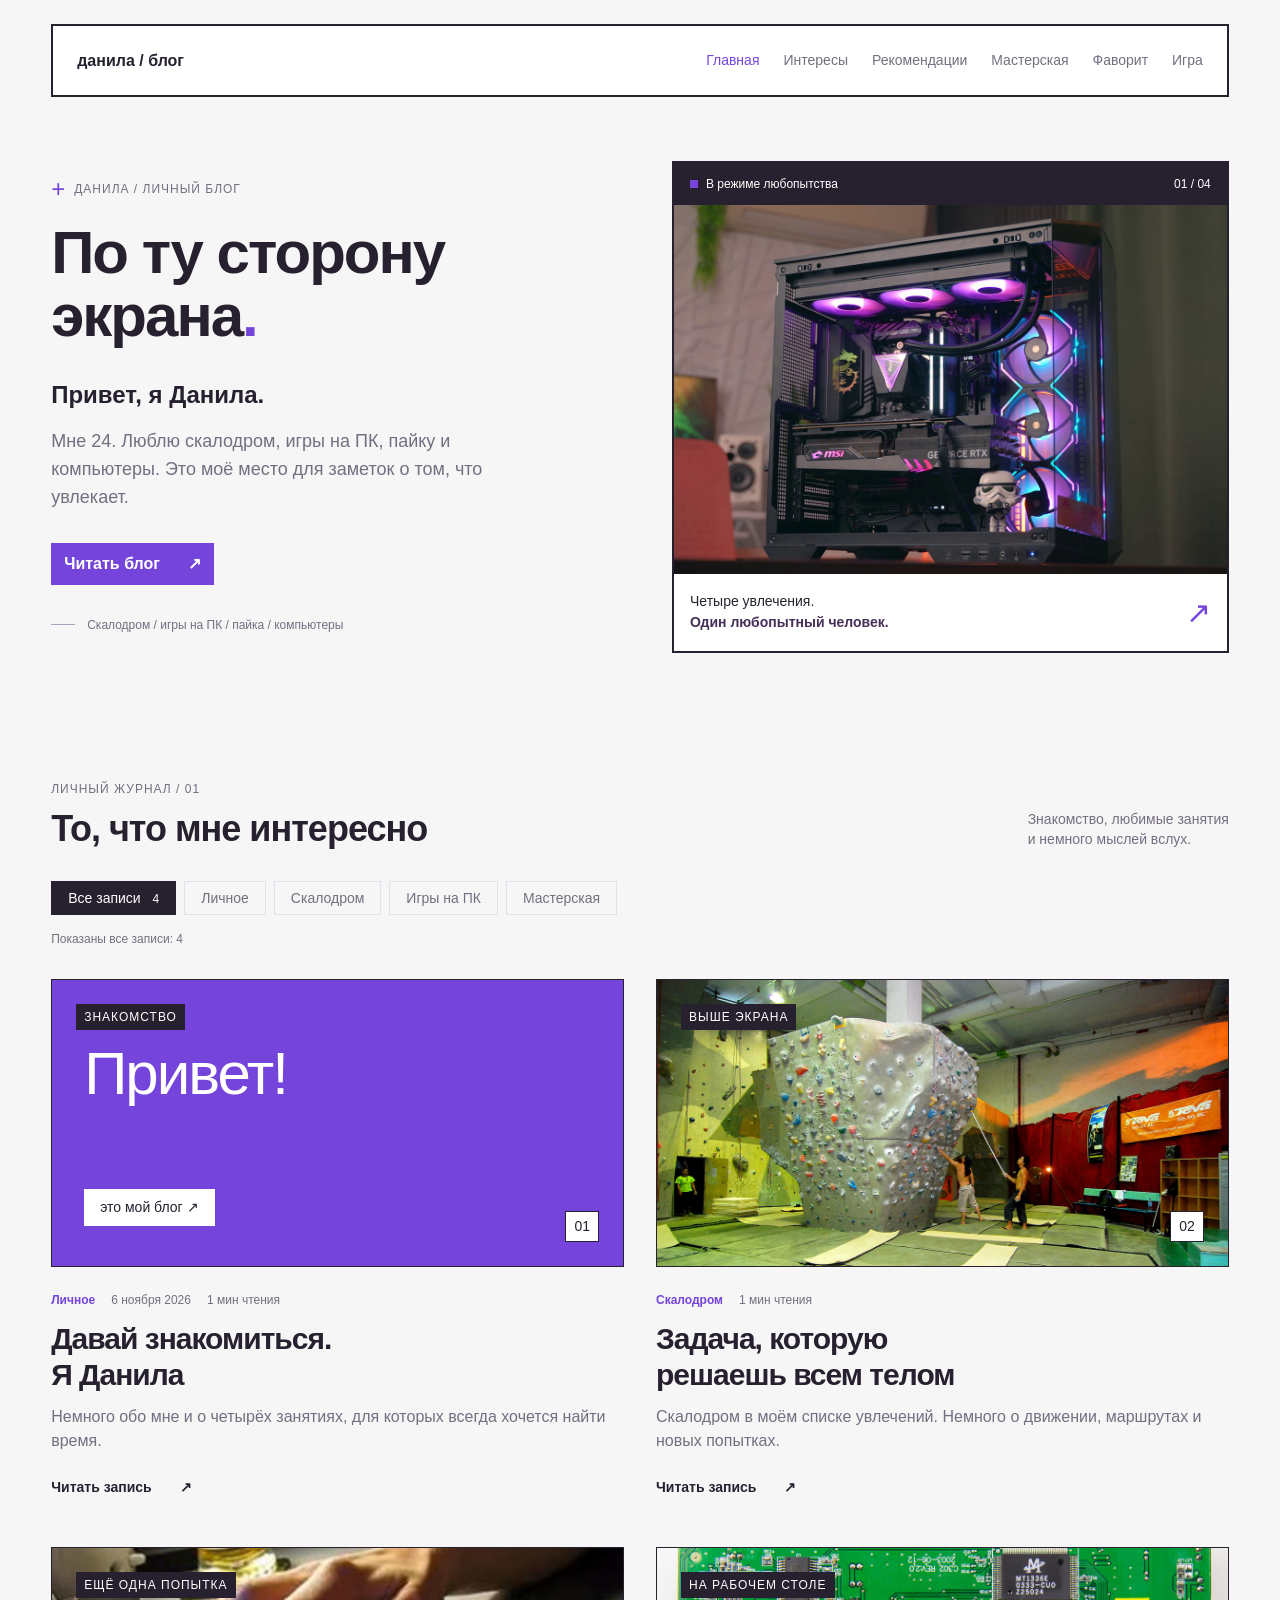
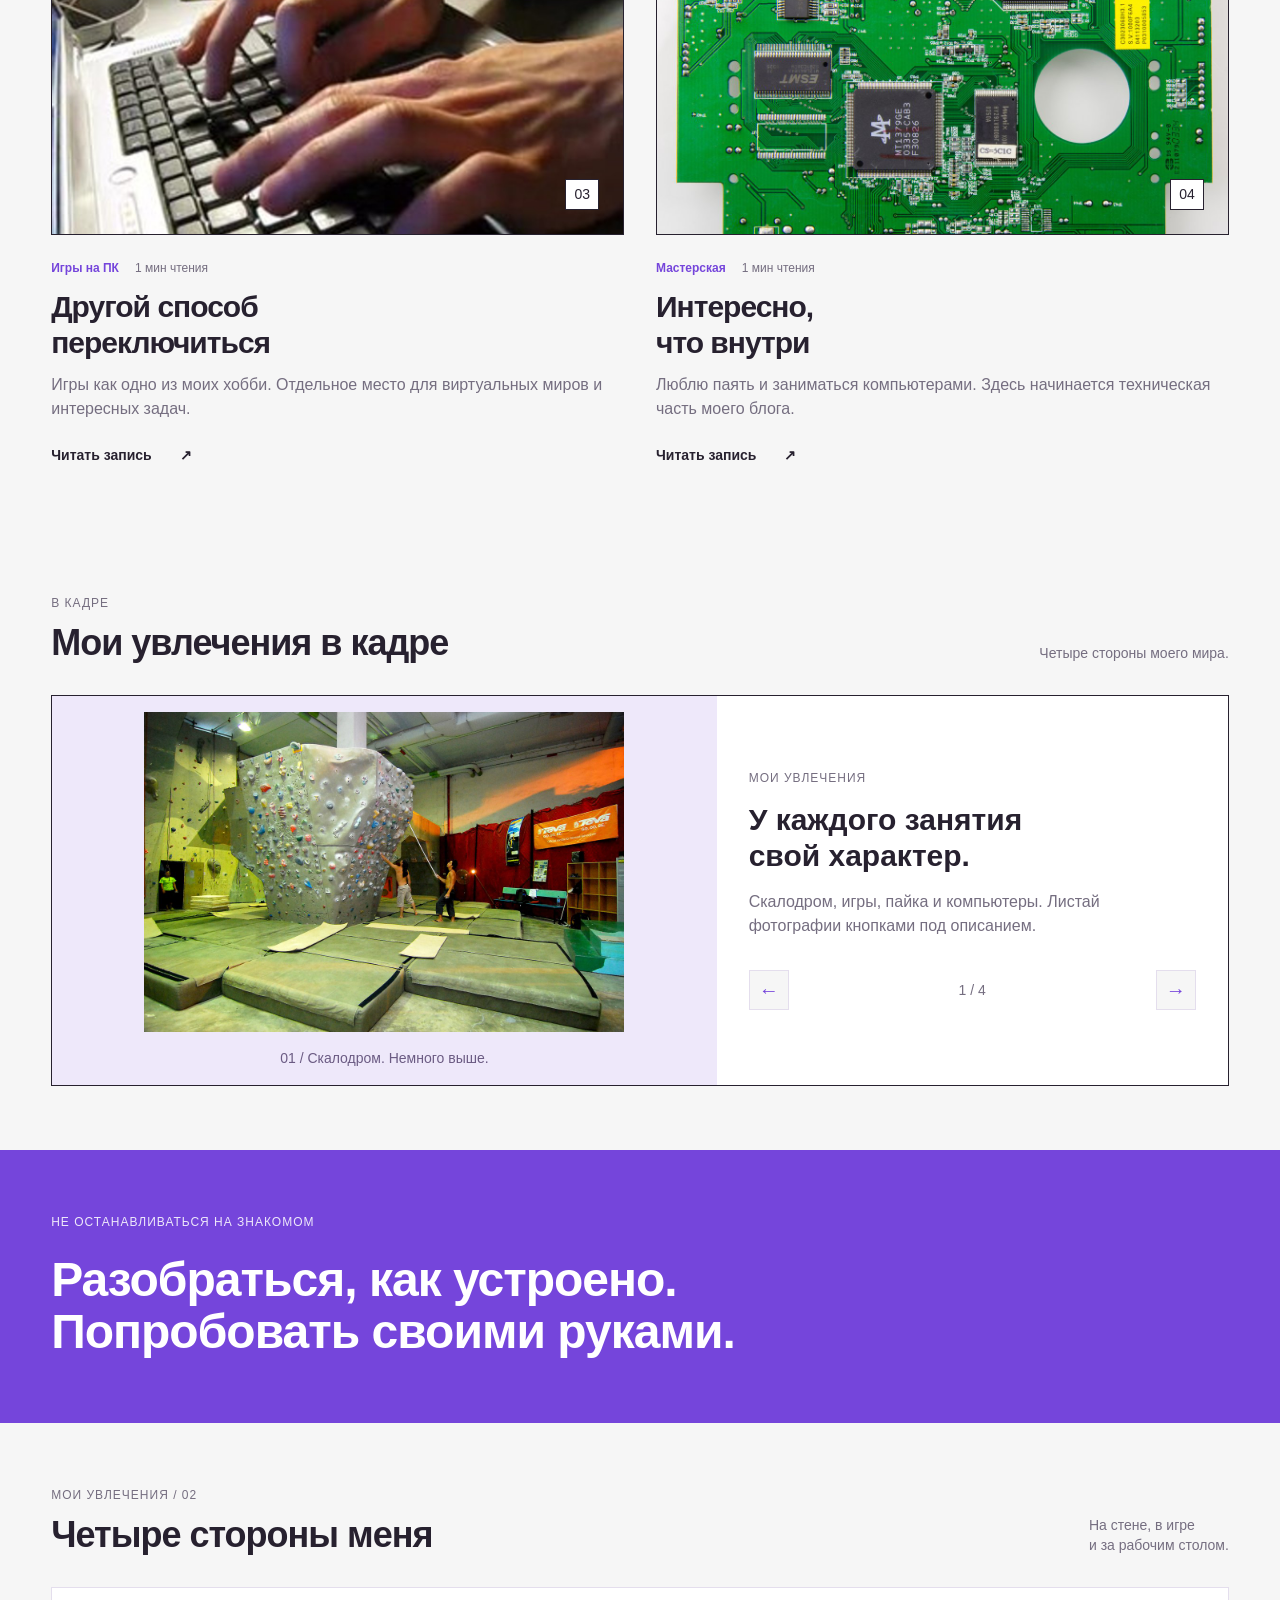
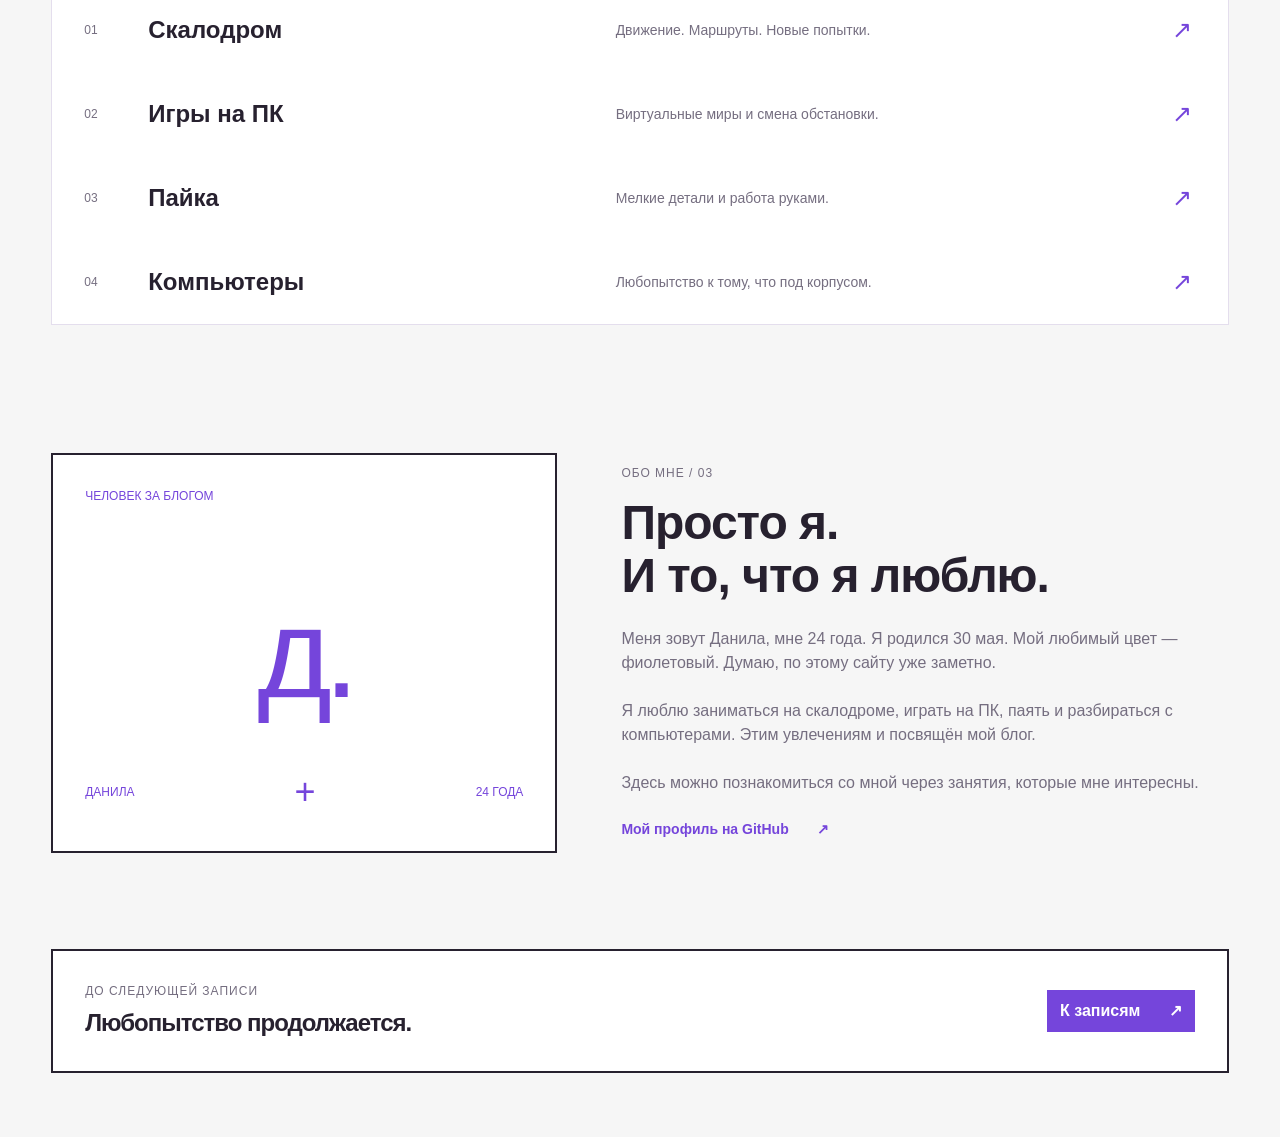
==== commit 36d3a0b6: "Remove monogram footer and source note; move dinosaur game to its own page" ====
--- a/index.html
+++ b/index.html
@@ -10,13 +10,13 @@
   <meta property="og:description" content="Личный блог Данилы: скалодром, игры на ПК, пайка и компьютеры. Немного обо мне и о том, что мне интересно.">
   <meta property="og:image" content="https://damila-alt-glitch.github.io/danila-blog/img/social.png">
   <link rel="icon" href="img/favicon.svg" type="image/svg+xml">
-  <link rel="stylesheet" href="css/style.css">
+  <link rel="stylesheet" href="css/style.css?v=angular-20261106">
 </head>
 <body id="top">
   <a class="skip-link" href="#main">Перейти к содержимому</a>
   <!-- Л7–Л8: горизонтальное меню на Flexbox. Л14: переключение класса. -->
   <header class="site-header">
-    <a class="brand" href="index.html"><span class="brand-mark">д.</span> данила / блог</a>
+    <a class="brand" href="index.html">данила / блог</a>
     <button type="button" id="menu-button" onclick="openMenu()">Меню</button>
     <nav class="main-menu" id="main-menu" aria-label="Основная навигация">
         <a href="index.html" class="active" onclick="closeMenu()">Главная</a>
@@ -24,7 +24,8 @@
         <a href="recommendations.html" onclick="closeMenu()">Рекомендации</a>
         <a href="places.html" onclick="closeMenu()">Мастерская</a>
         <a href="favorite.html" onclick="closeMenu()">Фаворит</a>
-    </nav>
+            <a href="game.html" onclick="closeMenu()">Игра</a>
+</nav>
   </header>
   <main id="main">
 
@@ -94,15 +95,11 @@
     <section class="about section wrap" id="about" aria-labelledby="about-title"><div class="about-portrait" aria-label="Графическая монограмма Данилы"><span class="portrait-kicker">ЧЕЛОВЕК ЗА БЛОГОМ</span><span class="portrait-letter" aria-hidden="true">д.</span><span class="portrait-bottom">ДАНИЛА <span>+</span> 24 ГОДА</span></div><div class="about-copy"><p class="eyebrow">Обо мне / 03</p><h2 id="about-title">Просто я.<br>И то, что я люблю.</h2><p>Меня зовут Данила, мне 24 года. Я родился 30 мая. Мой любимый цвет — фиолетовый. Думаю, по этому сайту уже заметно.</p><p>Я люблю заниматься на скалодроме, играть на ПК, паять и разбираться с компьютерами. Этим увлечениям и посвящён мой блог.</p><p>Здесь можно познакомиться со мной через занятия, которые мне интересны.</p><a class="text-link" href="https://github.com/damila-alt-glitch" target="_blank" rel="noopener noreferrer">Мой профиль на GitHub <span aria-hidden="true">↗</span></a></div></section>
     <section class="closing wrap"><span aria-hidden="true">+</span><div><p class="eyebrow">До следующей записи</p><h2>Любопытство продолжается.</h2></div><a href="#journal" class="primary-button">К записям <span aria-hidden="true">↗</span></a></section>
   
-    <section class="site-info wrap" id="site-info"><h2>О сайте</h2><p>Личный блог Данилы об увлечениях. Сайт работает без регистрации, комментариев и форм отправки данных. Фотографии на сайте тематические, это не мои личные снимки. Собственные счётчики посещений и cookies не используются. Внешние ссылки ведут на сторонние сайты; технические запросы обрабатывает хостинг GitHub Pages.</p><p>© 2026 Данила. При использовании материалов указывайте автора и ссылку на блог.</p></section>
+    
 
   </main>
 
-  <footer class="site-footer wrap">
-    <a class="brand" href="index.html"><span class="brand-mark">д.</span> данила / блог</a>
-    <p>© 2026 Данила. Сделано с любопытством.</p>
-    <div><a href="index.html#site-info">О сайте</a><a href="credits.html">Источники изображений</a><a href="https://github.com/damila-alt-glitch" target="_blank" rel="noopener">Мой GitHub ↗</a><a href="#top">Наверх ↑</a></div>
-  </footer>
+  
   <!-- Обычное подключение JavaScript в конце страницы: Л13. -->
   <script src="js/blog.js"></script>
 <script src="js/carousel.js"></script>
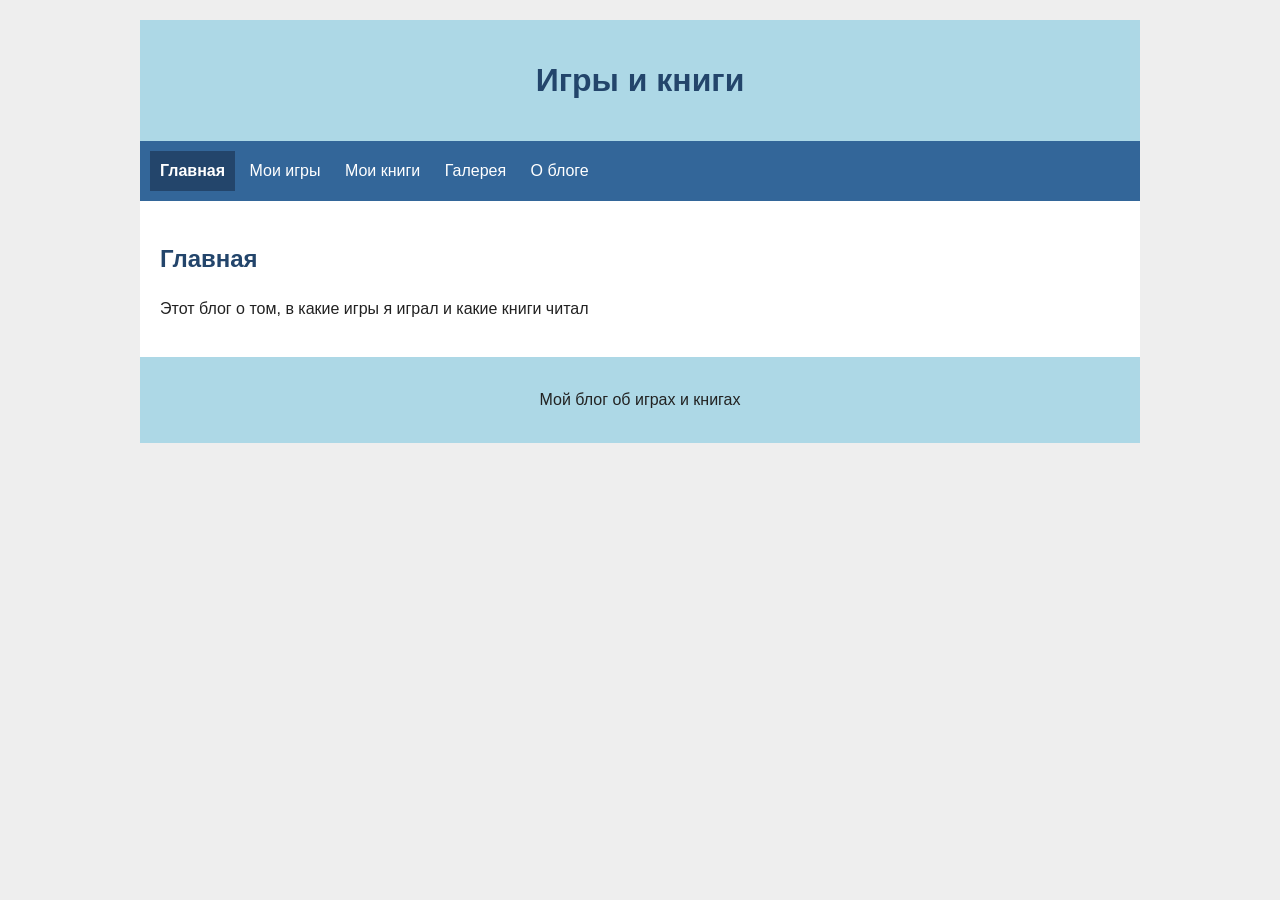
==== commit 37f42a28: "Publish simple games and books blog with five pages" ====
--- a/index.html
+++ b/index.html
@@ -1,107 +1,28 @@
 <!DOCTYPE html>
 <html lang="ru">
 <head>
-  <meta charset="UTF-8">
+  <meta charset="utf-8">
   <meta name="viewport" content="width=device-width, initial-scale=1.0">
-  <title>Данила — личный блог об увлечениях</title>
-  <meta name="description" content="Личный блог Данилы: скалодром, игры на ПК, пайка и компьютеры. Немного обо мне и о том, что мне интересно.">
-  <meta name="theme-color" content="#7545db">
-  <meta property="og:title" content="Данила — личный блог об увлечениях">
-  <meta property="og:description" content="Личный блог Данилы: скалодром, игры на ПК, пайка и компьютеры. Немного обо мне и о том, что мне интересно.">
-  <meta property="og:image" content="https://damila-alt-glitch.github.io/danila-blog/img/social.png">
-  <link rel="icon" href="img/favicon.svg" type="image/svg+xml">
-  <link rel="stylesheet" href="css/style.css?v=angular-20261106">
+  <title>Главная — Игры и книги</title>
+  <link rel="stylesheet" href="css/style.css">
 </head>
-<body id="top">
-  <a class="skip-link" href="#main">Перейти к содержимому</a>
-  <!-- Л7–Л8: горизонтальное меню на Flexbox. Л14: переключение класса. -->
-  <header class="site-header">
-    <a class="brand" href="index.html">данила / блог</a>
-    <button type="button" id="menu-button" onclick="openMenu()">Меню</button>
-    <nav class="main-menu" id="main-menu" aria-label="Основная навигация">
-        <a href="index.html" class="active" onclick="closeMenu()">Главная</a>
-        <a href="interests.html" onclick="closeMenu()">Интересы</a>
-        <a href="recommendations.html" onclick="closeMenu()">Рекомендации</a>
-        <a href="places.html" onclick="closeMenu()">Мастерская</a>
-        <a href="favorite.html" onclick="closeMenu()">Фаворит</a>
-            <a href="game.html" onclick="closeMenu()">Игра</a>
-</nav>
-  </header>
-  <main id="main">
-
-    <section class="hero wrap" aria-labelledby="hero-title">
-      <div class="hero-copy">
-        <p class="eyebrow"><span class="little-star" aria-hidden="true">+</span> Данила / личный блог</p>
-        <h1 id="hero-title">По ту сторону<br>экрана<span class="purple-dot">.</span></h1>
-        <p class="hero-intro">Привет, я Данила.</p>
-        <p class="hero-description">Мне 24. Люблю скалодром, игры на ПК, пайку и компьютеры. Это моё место для заметок о том, что увлекает.</p>
-        <a class="primary-button" href="#journal">Читать блог <span aria-hidden="true">↗</span></a>
-        <div class="hero-footnote"><span class="small-line"></span> Скалодром / игры на ПК / пайка / компьютеры</div>
-      </div>
-      <div class="hero-visual">
-        <div class="visual-label"><span class="status-dot"></span> В режиме любопытства <span>01 / 04</span></div>
-        <img src="img/real/computer.jpg" width="620" height="580" alt="Настольный компьютер">
-        <div class="visual-caption"><span>Четыре увлечения.<br><strong>Один любопытный человек.</strong></span><span class="caption-symbol" aria-hidden="true">↗</span></div>
-      </div>
-    </section>
-
-    <section class="journal section wrap" id="journal" aria-labelledby="journal-title">
-      <div class="section-heading"><div><p class="eyebrow">Личный журнал / 01</p><h2 id="journal-title">То, что мне интересно</h2></div><p class="section-note">Знакомство, любимые занятия<br>и немного мыслей вслух.</p></div>
-      <div class="filters" role="group" aria-label="Фильтр записей по теме"><button type="button" class="filter active" onclick="filterPosts('all', 0)">Все записи <span>4</span></button><button type="button" class="filter" onclick="filterPosts('life', 1)">Личное</button><button type="button" class="filter" onclick="filterPosts('climbing', 2)">Скалодром</button><button type="button" class="filter" onclick="filterPosts('gaming', 3)">Игры на ПК</button><button type="button" class="filter" onclick="filterPosts('tech', 4)">Мастерская</button></div>
-      <p class="sr-only" id="filter-status" role="status" aria-live="polite">Показаны все записи: 4</p>
-      <div class="posts-grid">
-        <article class="post-card featured life">
-          <a class="post-cover cover-intro" href="#about" aria-label="Читать: Давай знакомиться. Я Данила"><span class="cover-small">ЗНАКОМСТВО</span><span class="cover-hello">Привет<span>!</span></span><span class="cover-sticker">это мой блог ↗</span><span class="cover-number">01</span></a>
-          <div class="post-meta"><span class="category">Личное</span><span>6 ноября 2026</span><span>1 мин чтения</span></div>
-          <h3><a href="#about">Давай знакомиться.<br>Я Данила</a></h3><p>Немного обо мне и о четырёх занятиях, для которых всегда хочется найти время.</p><a class="read-link" href="#about">Читать запись <span aria-hidden="true">↗</span></a>
-        </article>
-        <article class="post-card climbing">
-          <a class="post-cover cover-climb" href="interests.html#climbing" aria-label="Читать: Выше экрана. Моё увлечение скалодромом"><img src="img/real/climbing.jpg" width="600" height="360" alt="Скалодром с зацепами"><span class="cover-small">ВЫШЕ ЭКРАНА</span><span class="cover-number">02</span></a>
-          <div class="post-meta"><span class="category">Скалодром</span><span>1 мин чтения</span></div><h3><a href="interests.html#climbing">Задача, которую<br>решаешь всем телом</a></h3><p>Скалодром в моём списке увлечений. Немного о движении, маршрутах и новых попытках.</p><a class="read-link" href="interests.html#climbing">Читать запись <span aria-hidden="true">↗</span></a>
-        </article>
-        <article class="post-card gaming">
-          <a class="post-cover cover-game" href="interests.html#gaming" aria-label="Читать: Игры на ПК. Другой способ переключиться"><img src="img/real/keyboard.jpg" width="600" height="360" alt="Компьютерная клавиатура"><span class="cover-small">ЕЩЁ ОДНА ПОПЫТКА</span><span class="cover-number">03</span></a>
-          <div class="post-meta"><span class="category">Игры на ПК</span><span>1 мин чтения</span></div><h3><a href="interests.html#gaming">Другой способ<br>переключиться</a></h3><p>Игры как одно из моих хобби. Отдельное место для виртуальных миров и интересных задач.</p><a class="read-link" href="interests.html#gaming">Читать запись <span aria-hidden="true">↗</span></a>
-        </article>
-        <article class="post-card featured tech">
-          <a class="post-cover cover-tech" href="places.html" aria-label="Читать: Пайка и компьютеры. Интересно, что внутри"><img src="img/real/electronics.jpg" width="600" height="360" alt="Электронная плата с компонентами"><span class="cover-small">НА РАБОЧЕМ СТОЛЕ</span><span class="cover-number">04</span></a>
-          <div class="post-meta"><span class="category">Мастерская</span><span>1 мин чтения</span></div><h3><a href="places.html">Интересно,<br>что внутри</a></h3><p>Люблю паять и заниматься компьютерами. Здесь начинается техническая часть моего блога.</p><a class="read-link" href="places.html">Читать запись <span aria-hidden="true">↗</span></a>
-        </article>
-      </div>
-      
-    </section>
-
-
-    <!-- Л13–Л14: массив элементов, цикл for и style.display. -->
-    <section class="section wrap" aria-labelledby="gallery-title">
-      <div class="section-heading"><div><p class="eyebrow">В кадре</p><h2 id="gallery-title">Мои увлечения в кадре</h2></div><p class="section-note">Четыре стороны моего мира.</p></div>
-      <div class="carousel">
-        <div class="slides">
-          <div class="slide"><img src="img/real/climbing.jpg" alt="Скалодром с зацепами"><p>01 / Скалодром. Немного выше.</p></div>
-          <div class="slide"><img src="img/real/keyboard.jpg" alt="Компьютерная клавиатура"><p>02 / Игры на ПК. По ту сторону экрана.</p></div>
-          <div class="slide"><img src="img/real/electronics.jpg" alt="Электронная плата с компонентами"><p>03 / Пайка. Внимание к мелким деталям.</p></div>
-          <div class="slide"><img src="img/real/computer.jpg" alt="Компьютер"><p>04 / Компьютеры и другие мои увлечения.</p></div>
-        </div>
-        <div class="carousel-copy"><p class="eyebrow">Мои увлечения</p><h3>У каждого занятия<br>свой характер.</h3><p>Скалодром, игры, пайка и компьютеры. Листай фотографии кнопками под описанием.</p><div class="carousel-controls"><button type="button" onclick="previousSlide()" aria-label="Предыдущее изображение">←</button><span id="slide-count" role="status">1 / 4</span><button type="button" onclick="nextSlide()" aria-label="Следующее изображение">→</button></div></div>
-      </div>
-    </section>
-
-    <section class="tagline-section section" aria-label="Моя идея"><div class="wrap"><p class="eyebrow">Не останавливаться на знакомом</p><p class="tagline">Разобраться, как устроено.<br>Попробовать своими руками.</p><span class="tagline-star" aria-hidden="true">+</span></div></section>
-
-    <section class="interests section wrap" id="interests" aria-labelledby="interests-title"><div class="section-heading"><div><p class="eyebrow">Мои увлечения / 02</p><h2 id="interests-title">Четыре стороны меня</h2></div><p class="section-note">На стене, в игре<br>и за рабочим столом.</p></div>
-      <div class="interest-list"><a href="interests.html#climbing"><span class="interest-index">01</span><h3>Скалодром</h3><p>Движение. Маршруты. Новые попытки.</p><span aria-hidden="true">↗</span></a><a href="interests.html#gaming"><span class="interest-index">02</span><h3>Игры на ПК</h3><p>Виртуальные миры и смена обстановки.</p><span aria-hidden="true">↗</span></a><a href="places.html"><span class="interest-index">03</span><h3>Пайка</h3><p>Мелкие детали и работа руками.</p><span aria-hidden="true">↗</span></a><a href="places.html"><span class="interest-index">04</span><h3>Компьютеры</h3><p>Любопытство к тому, что под корпусом.</p><span aria-hidden="true">↗</span></a></div>
-    </section>
-
-    <section class="about section wrap" id="about" aria-labelledby="about-title"><div class="about-portrait" aria-label="Графическая монограмма Данилы"><span class="portrait-kicker">ЧЕЛОВЕК ЗА БЛОГОМ</span><span class="portrait-letter" aria-hidden="true">д.</span><span class="portrait-bottom">ДАНИЛА <span>+</span> 24 ГОДА</span></div><div class="about-copy"><p class="eyebrow">Обо мне / 03</p><h2 id="about-title">Просто я.<br>И то, что я люблю.</h2><p>Меня зовут Данила, мне 24 года. Я родился 30 мая. Мой любимый цвет — фиолетовый. Думаю, по этому сайту уже заметно.</p><p>Я люблю заниматься на скалодроме, играть на ПК, паять и разбираться с компьютерами. Этим увлечениям и посвящён мой блог.</p><p>Здесь можно познакомиться со мной через занятия, которые мне интересны.</p><a class="text-link" href="https://github.com/damila-alt-glitch" target="_blank" rel="noopener noreferrer">Мой профиль на GitHub <span aria-hidden="true">↗</span></a></div></section>
-    <section class="closing wrap"><span aria-hidden="true">+</span><div><p class="eyebrow">До следующей записи</p><h2>Любопытство продолжается.</h2></div><a href="#journal" class="primary-button">К записям <span aria-hidden="true">↗</span></a></section>
-  
-    
-
-  </main>
-
-  
-  <!-- Обычное подключение JavaScript в конце страницы: Л13. -->
-  <script src="js/blog.js"></script>
-<script src="js/carousel.js"></script>
+<body>
+  <div class="header">
+    <h1>Игры и книги</h1>
+  </div>
+  <div class="menu">
+    <a class="active" href="index.html">Главная</a>
+    <a href="games.html">Мои игры</a>
+    <a href="books.html">Мои книги</a>
+    <a href="gallery.html">Галерея</a>
+    <a href="about.html">О блоге</a>
+  </div>
+  <div class="content">
+    <h2>Главная</h2>
+    <p>Этот блог о том, в какие игры я играл и какие книги читал</p>
+  </div>
+  <div class="footer">
+    <p>Мой блог об играх и книгах</p>
+  </div>
 </body>
 </html>
--- a/css/style.css
+++ b/css/style.css
@@ -1,337 +1,191 @@
-/* Л2–Л3: общие стили, размеры, цвет, поля и отступы. */
-* {
-  box-sizing: border-box;
+body {
+  font-family: Arial;
+  font-size: 16px;
+  line-height: 1.5;
+  color: #222222;
+  background-color: #eeeeee;
+  max-width: 1000px;
+  margin: 20px auto;
+  padding: 0 10px;
 }
 
-body {
-  margin: 0;
-  background: #f6f6f6;
-  color: #27212f;
-  font-family: Verdana, sans-serif;
-  font-size: 16px;
-  line-height: 1.5;
+.header, .footer {
+  background-color: lightblue;
+  text-align: center;
+  padding: 15px;
 }
 
-h1, h2, h3, p { margin: 0; }
-a { color: inherit; text-decoration: none; }
-button { font-family: inherit; cursor: pointer; }
-img { max-width: 100%; height: auto; display: block; }
-a:hover { color: #7545db; }
-a:focus, button:focus { outline: 2px solid #7545db; outline-offset: 4px; }
+h1, h2, h3 {
+  color: #23456b;
+}
 
-.wrap { width: 92%; max-width: 1200px; margin: 0 auto; }
-.section { padding: 64px 0; }
-.eyebrow { color: #756e80; font-size: 12px; line-height: 16px; letter-spacing: 1px; text-transform: uppercase; }
-.section-heading { display: flex; justify-content: space-between; align-items: flex-end; margin-bottom: 32px; gap: 24px; }
-.section-heading h2 { margin-top: 12px; }
-h2 { font-size: 36px; line-height: 40px; font-weight: 600; letter-spacing: -1px; }
-.section-note { color: #756e80; font-size: 14px; line-height: 20px; }
+.menu {
+  background-color: #336699;
+  padding: 10px;
+}
 
-/* Л4, Л7–Л8: позиционирование, Flexbox и меню. */
-.skip-link { position: absolute; top: -80px; left: 16px; padding: 12px; background: #7545db; color: white; z-index: 30; }
-.skip-link:focus { top: 0; }
-.site-header { position: relative; z-index: 10; width: 92%; max-width: 1200px; margin: 24px auto 0; padding: 16px 24px; display: flex; justify-content: space-between; align-items: center; gap: 24px; background: white; border: 1px solid #e4deed; border-radius: 0; }
-.brand { position: relative; z-index: 21; display: flex; align-items: center; gap: 12px; font-size: 16px; font-weight: bold; }
-.brand-mark { width: 40px; height: 40px; background: #7545db; color: white; border-radius: 0; text-align: center; font-size: 30px; line-height: 36px; }
-.main-menu { display: flex; align-items: center; gap: 24px; }
-.main-menu a { padding: 8px 0; font-size: 14px; color: #756e80; }
-.main-menu a.active, .main-menu a:hover { color: #7545db; }
-#menu-button { display: none; position: relative; z-index: 21; border: 1px solid #e4deed; background: #eee8fa; border-radius: 0; padding: 8px 12px; color: #7545db; font-size: 14px; }
+.menu a {
+  display: inline-block;
+  color: white;
+  padding: 8px 10px;
+  text-decoration: none;
+}
 
-/* Л9–Л10: главная часть страницы и сетка карточек. */
-.hero { display: grid; grid-template-columns: 1fr 1fr; gap: 64px; align-items: center; padding-top: 64px; padding-bottom: 64px; }
-.hero-copy > .eyebrow { display: flex; align-items: center; gap: 8px; }
-.little-star { color: #7545db; font-size: 24px; }
-h1 { max-width: 680px; margin-top: 24px; font-size: 60px; line-height: 1.05; font-weight: 600; letter-spacing: -2px; }
-.purple-dot { color: #7545db; }
-.hero-intro { margin-top: 32px; font-size: 24px; line-height: 32px; font-weight: bold; }
-.hero-description { max-width: 440px; margin-top: 16px; color: #756e80; font-size: 18px; line-height: 28px; }
-.primary-button, .secondary-button { display: inline-block; padding: 8px 12px; border: 1px solid #7545db; border-radius: 0; background: #7545db; color: white; font-size: 16px; line-height: 24px; font-weight: bold; transition: background 0.3s, color 0.3s; }
-.primary-button:hover { background: #6132be; color: white; }
-.secondary-button { background: white; color: #7545db; }
-.secondary-button:hover { background: #eae1fa; }
-.primary-button span { margin-left: 24px; }
-.hero .primary-button { margin-top: 32px; }
-.hero-footnote { display: flex; align-items: center; gap: 12px; max-width: 400px; margin-top: 32px; color: #756e80; font-size: 12px; line-height: 16px; }
-.small-line { width: 24px; height: 1px; background: #aca1be; }
-.hero-visual { padding: 24px; background: #eee8fa; border: 1px solid #e2d7f5; border-radius: 0; }
-.hero-visual img { width: 100%; margin-top: 16px; }
-.visual-label { display: flex; align-items: center; gap: 8px; color: #6b5b83; font-size: 12px; }
-.visual-label > span:last-child { margin-left: auto; }
-.status-dot { width: 8px; height: 8px; background: #7545db; border-radius: 0; }
-.visual-caption { display: flex; align-items: center; justify-content: space-between; gap: 16px; margin-top: 16px; font-size: 14px; color: #7c6b96; }
-.visual-caption strong { color: #453157; }
-.caption-symbol { color: #7545db; font-size: 30px; }
-.filters { display: flex; flex-wrap: wrap; gap: 8px; margin-bottom: 16px; }
-.filter { padding: 8px 16px; border: 1px solid #e4deed; border-radius: 0; color: #756e80; background: #f6f6f6; font-size: 14px; }
-.filter:hover { background: #eae1fa; }
-.filter.active { color: white; background: #27212f; border-color: #27212f; }
-.filter span { margin-left: 8px; font-size: 12px; }
-.sr-only { color: #756e80; font-size: 12px; line-height: 16px; margin-bottom: 32px; }
-.posts-grid { display: grid; grid-template-columns: 1fr 1fr; gap: 48px 32px; }
-.post-cover { display: block; position: relative; height: 288px; overflow: hidden; border-radius: 0; }
-.post-cover img { width: 100%; }
-.cover-small { position: absolute; top: 24px; left: 24px; font-size: 12px; letter-spacing: 1px; }
-.cover-number { position: absolute; bottom: 24px; right: 24px; font-size: 14px; }
-.cover-intro { background: #e5d8f9; color: #6537b2; }
-.cover-hello { position: absolute; left: 32px; top: 64px; font-size: 60px; line-height: 1; letter-spacing: -2px; }
-.cover-hello > span { color: #ff855b; }
-.cover-sticker { position: absolute; bottom: 40px; left: 32px; padding: 8px 16px; border-radius: 0; background: #fff8e2; color: #785442; font-size: 14px; }
-.cover-climb { background: #e9e6dd; color: #574a54; }
-.cover-game { background: #7545db; color: white; }
-.cover-tech { background: #e1ece6; color: #376756; }
-.post-meta { display: flex; flex-wrap: wrap; gap: 16px; margin-top: 24px; font-size: 12px; color: #756e80; }
-.category { color: #7545db; font-weight: bold; }
-.post-card h3 { margin-top: 12px; font-size: 30px; line-height: 36px; font-weight: 600; letter-spacing: -1px; }
-.post-card > p { margin-top: 12px; color: #756e80; }
-.read-link { display: inline-block; margin-top: 24px; font-size: 14px; font-weight: bold; }
-.read-link span { margin-left: 24px; }
-.tagline-section { background: #eee8f8; }
-.tagline-section .wrap { position: relative; }
-.tagline { position: relative; z-index: 1; max-width: 720px; margin-top: 24px; font-size: 48px; line-height: 1.1; letter-spacing: -1px; }
-.tagline-star { position: absolute; top: 0; right: 32px; color: #bda3eb; font-size: 128px; line-height: 1; }
-.interest-list { border: 1px solid #e4deed; border-radius: 0; overflow: hidden; background: white; }
-.interest-list > a { display: grid; grid-template-columns: 40px 1fr 1.2fr 24px; gap: 24px; padding: 24px 32px; align-items: center; }
-.interest-list > a:hover { background: #ede6fa; }
-.interest-index { font-size: 12px; color: #756e80; }
-.interest-list h3 { font-size: 24px; line-height: 32px; font-weight: 600; }
-.interest-list p { font-size: 14px; color: #756e80; }
-.interest-list > a > span:last-child { font-size: 24px; color: #7545db; }
-.about { display: grid; grid-template-columns: 1fr 1.2fr; gap: 64px; align-items: center; }
-.about-portrait { position: relative; height: 400px; border-radius: 0; background: #cbb2ef; color: #5f309e; display: flex; align-items: center; justify-content: center; }
-.portrait-kicker { position: absolute; top: 32px; left: 32px; font-size: 12px; }
-.portrait-letter { font-size: 128px; line-height: 1; letter-spacing: -8px; }
-.portrait-bottom { position: absolute; left: 32px; right: 32px; bottom: 32px; display: flex; justify-content: space-between; align-items: center; font-size: 12px; }
-.portrait-bottom > span { font-size: 36px; }
-.about-copy h2 { margin-top: 16px; font-size: 48px; line-height: 1.1; }
-.about-copy > p:not(.eyebrow) { margin-top: 24px; color: #756e80; }
-.text-link { display: inline-block; margin-top: 24px; color: #7545db; font-size: 14px; font-weight: bold; }
-.text-link span { margin-left: 24px; }
-.closing { display: flex; flex-wrap: wrap; align-items: center; gap: 32px; margin-top: 32px; margin-bottom: 64px; padding: 32px; background: #eee7fa; border: 1px solid #e2d7f5; border-radius: 0; }
-.closing > span { color: #7545db; font-size: 60px; line-height: 1; }
-.closing > div { flex: 1; }
-.closing h2 { margin-top: 8px; font-size: 24px; line-height: 32px; }
-.site-info { padding-bottom: 64px; max-width: 900px; color: #756e80; font-size: 14px; }
-.site-info h2 { font-size: 24px; line-height: 32px; color: #27212f; }
-.site-info p { margin-top: 16px; }
-.site-footer { display: flex; flex-wrap: wrap; justify-content: space-between; align-items: center; gap: 24px; padding: 32px 0; font-size: 12px; color: #756e80; }
-.site-footer .brand { font-size: 14px; color: #27212f; }
-.site-footer .brand-mark { width: 32px; height: 32px; font-size: 24px; line-height: 28px; border-radius: 0; }
-.site-footer > div { display: flex; flex-wrap: wrap; gap: 16px; }
+.menu a:hover, .menu .active {
+  background-color: #23456b;
+}
 
-/* Л13–Л14: простая карусель с переключением display. */
-.carousel { display: grid; grid-template-columns: 1.3fr 1fr; background: white; border: 1px solid #e4deed; border-radius: 0; overflow: hidden; }
-.slides { background: #eee8fa; }
-.slide { display: none; padding: 16px; }
-.slide:first-child { display: block; }
-.slide img { width: auto; height: 320px; max-width: 100%; margin: 0 auto; }
-.slide p { margin-top: 16px; font-size: 14px; text-align: center; color: #6b5b83; }
-.carousel-copy { align-self: center; padding: 32px; }
-.carousel-copy h3 { margin-top: 16px; font-size: 30px; line-height: 36px; font-weight: 600; }
-.carousel-copy > p:not(.eyebrow) { margin-top: 16px; color: #756e80; }
-.carousel-controls { display: flex; align-items: center; justify-content: space-between; gap: 24px; margin-top: 32px; }
-.carousel-controls button { width: 40px; height: 40px; border: 1px solid #e4deed; border-radius: 0; background: #f6f6f6; color: #7545db; font-size: 20px; }
-.carousel-controls button:hover { background: #eae1fa; }
-#slide-count { font-size: 14px; color: #756e80; }
+.active {
+  font-weight: bold;
+}
 
-/* Общие блоки внутренних страниц. */
-.page-hero { padding: 48px 0 32px; }
-.breadcrumb { display: block; margin-bottom: 32px; font-size: 12px; color: #756e80; }
-.breadcrumb span { margin: 0 12px; }
-.page-intro { max-width: 680px; margin-top: 24px; color: #756e80; font-size: 18px; line-height: 28px; }
-.page-hero > .primary-button { margin-top: 32px; }
-.interest-cards, .two-columns { display: grid; grid-template-columns: 1fr 1fr; gap: 32px; }
-.interest-card { background: white; border: 1px solid #e4deed; border-radius: 0; overflow: hidden; }
-.interest-card > img { width: 100%; }
-.interest-card > div { padding: 32px; }
-.interest-card h2 { margin-top: 12px; font-size: 30px; line-height: 36px; }
-.interest-card p:not(.eyebrow) { margin-top: 16px; color: #756e80; }
-.interest-card p.card-note { font-size: 14px; color: #7545db; }
-.workshop-lead, .favorite-layout { display: grid; grid-template-columns: 1fr 1fr; gap: 64px; align-items: center; }
-.workshop-main-image { border-radius: 0; }
-.workshop-lead h2, .favorite-copy h2 { margin-top: 16px; }
-.workshop-lead p:not(.eyebrow), .favorite-copy p:not(.eyebrow) { margin-top: 24px; color: #756e80; }
-.text-card { padding: 32px; border: 1px solid #e4deed; border-radius: 0; background: white; }
-.card-index { font-size: 12px; color: #7545db; }
-.text-card h3 { margin-top: 24px; font-size: 24px; line-height: 32px; font-weight: 600; }
-.text-card p { margin-top: 16px; color: #756e80; }
-.text-card ul { margin-top: 24px; padding-left: 24px; color: #756e80; }
-.text-card li { margin-top: 8px; }
-.workshop-note { max-width: 760px; }
-.workshop-note h2 { margin-top: 24px; font-size: 48px; line-height: 1.1; }
-.workshop-note > p:not(.eyebrow) { margin-top: 24px; color: #756e80; font-size: 18px; line-height: 28px; }
-.favorite-art { position: relative; height: 480px; padding: 32px; overflow: hidden; border-radius: 0; background: #7545db; color: white; }
-.favorite-art > .eyebrow { color: #e1cef9; }
-.violet-orbit { display: flex; justify-content: center; align-items: center; height: 320px; }
-.violet-orbit > span { display: none; }
-.violet-orbit b { color: #e8d5ff; font-size: 128px; font-weight: normal; line-height: 1; }
-.favorite-art-footer { position: absolute; left: 32px; right: 32px; bottom: 32px; display: flex; justify-content: space-between; font-size: 12px; letter-spacing: 1px; color: #e1cef9; }
-.palette-grid { display: grid; grid-template-columns: 1fr 1fr 1fr; gap: 32px; }
-.palette-card { padding: 16px; background: white; border: 1px solid #e4deed; border-radius: 0; }
-.palette-card > div { height: 160px; }
-.palette-card h3 { margin-top: 24px; font-size: 18px; line-height: 28px; }
-.palette-card p { margin-top: 8px; color: #756e80; font-size: 14px; }
-.palette-card code { display: block; margin-top: 16px; color: #7545db; font-family: inherit; font-size: 12px; }
-.favorite-end h2 { margin-top: 16px; font-size: 48px; line-height: 1.1; }
-.favorite-end .primary-button { margin-top: 32px; }
-.recommendation-shortcuts { display: flex; flex-wrap: wrap; align-items: center; gap: 24px; margin-top: 32px; }
-.recommendation-shortcuts .text-link { margin-top: 0; }
-.recommendation-intro { margin-bottom: 32px; }
-.recommendation-intro p { max-width: 680px; color: #756e80; }
-.recommendation-grid { display: grid; grid-template-columns: 1fr 1fr 1fr; gap: 48px 32px; }
-.recommendation-card { min-width: 0; }
-.recommendation-card > img { width: 100%; border-radius: 0; }
-.recommendation-card .eyebrow { margin-top: 24px; }
-.recommendation-card h3 { margin-top: 8px; font-size: 24px; line-height: 32px; font-weight: 600; }
-.recommendation-card p:not(.eyebrow) { margin-top: 16px; font-size: 14px; line-height: 20px; color: #756e80; }
-.recommendation-card p.recommendation-author { margin-top: 8px; color: #7545db; font-size: 12px; }
-.recommendation-reason { padding: 16px; border-radius: 0; background: #eee8fa; }
-.recommendation-reason strong { color: #5b4080; }
-.recommendation-sources { margin-top: 40px; font-size: 12px; color: #756e80; }
-.recommendation-sources a { color: #7545db; text-decoration: underline; }
-.books-section { background: #f0ecf7; }
-.film-count { color: #756e80; font-size: 14px; }
-.error-page { min-height: 500px; }
+.content {
+  background-color: white;
+  padding: 20px;
+}
 
-/* Л15: игра. Кактус двигается справа налево в системе координат блока. */
-.game-section { background: #eee8fa; }
-.game-layout { display: grid; grid-template-columns: 0.9fr 1.1fr; gap: 48px; align-items: center; }
-.game-intro h2 { margin-top: 16px; font-size: 48px; line-height: 1.1; }
-.game-intro > p:not(.eyebrow), .game-intro ol { margin-top: 24px; color: #736383; }
-.game-intro ol { padding-left: 24px; }
-.game-intro li { margin-top: 12px; }
-.game-panel { padding: 24px; border: 1px solid #e2d7f5; border-radius: 0; background: white; }
-.game-stats { display: flex; justify-content: space-between; align-items: center; color: #756e80; }
-.game-stats strong { color: #7545db; font-size: 30px; }
-.game-field { position: relative; width: 100%; height: 240px; margin-top: 16px; background: #f6f6f6; border: 1px solid #e4deed; border-radius: 0; overflow: hidden; }
-.game-sky-label { position: absolute; top: 24px; left: 16px; color: #aa97c4; font-size: 12px; }
-.game-ground { position: absolute; top: 220px; left: 0; width: 100%; height: 2px; background: #c5aedf; }
-#dino { position: absolute; top: 180px; left: 40px; width: 40px; height: 40px; background-image: url('../img/dino.png'); background-size: 40px 40px; }
-#cactus { position: absolute; top: 175px; left: 100%; width: 28px; height: 45px; background-image: url('../img/cactus.png'); background-size: 28px 45px; }
-#cactus.running { animation: cactusMove 2.2s infinite linear; }
-#dino.jump { animation: dinoJump 0.9s linear; }
+
+.cards {
+  display: flex;
+  align-items: flex-start;
+  flex-wrap: wrap;
+  gap: 15px;
+}
+
+.card {
+  width: 250px;
+  padding: 15px;
+  border: 1px solid #cccccc;
+  background-color: #f8f8f8;
+}
+
+.card:hover {
+  border-color: #336699;
+}
+
+img {
+  width: 300px;
+  max-width: 100%;
+  height: auto;
+}
+
+.card img, .slider img {
+  width: 100%;
+}
+
+.slider {
+  width: 500px;
+  max-width: 100%;
+  text-align: center;
+}
+
+button {
+  background-color: #336699;
+  color: white;
+  border: 1px solid #23456b;
+  padding: 10px 15px;
+  font-size: 16px;
+}
+
+button:hover {
+  background-color: #23456b;
+}
+
+.card {
+  box-sizing: border-box;
+  max-width: 100%;
+}
+
+.card ul {
+  padding-left: 20px;
+}
+
+.game-card img, .book-card img {
+  height: 250px;
+  object-fit: contain;
+}
+
+.slider {
+  margin-bottom: 30px;
+}
+
+.slider img {
+  height: 420px;
+  object-fit: contain;
+}
+
+
+.mini-game {
+  max-width: 600px;
+  margin-bottom: 30px;
+}
+
+#game {
+  position: relative;
+  height: 200px;
+  background-color: #edf6ff;
+  border-bottom: 3px solid #336699;
+  overflow: hidden;
+}
+
+#dino {
+  position: absolute;
+  width: 50px;
+  height: 50px;
+  top: 150px;
+  left: 30px;
+  font-size: 50px;
+  line-height: 50px;
+  transform: scaleX(-1);
+}
+
+#cactus {
+  position: absolute;
+  width: 40px;
+  height: 40px;
+  top: 160px;
+  left: 100%;
+  font-size: 40px;
+  line-height: 40px;
+}
+
+.moving {
+  animation: cactusMove 2.5s infinite linear;
+}
+
 @keyframes cactusMove {
   0% { left: 100%; }
   100% { left: -40px; }
 }
-@keyframes dinoJump {
-  0% { top: 180px; }
-  30% { top: 80px; }
-  70% { top: 80px; }
-  100% { top: 180px; }
-}
-.game-actions { display: flex; flex-wrap: wrap; gap: 12px; margin-top: 24px; }
-#game-status { margin-top: 16px; color: #756e80; font-size: 14px; line-height: 20px; }
 
-/* Л7–Л8: адаптация с помощью @media. */
-@media screen and (max-width: 1050px) {
-  .hero { gap: 32px; }
-  h1 { font-size: 48px; line-height: 1.1; }
-  .main-menu { gap: 16px; }
-  .main-menu a { font-size: 12px; }
-  .brand { font-size: 14px; }
-  .hero-visual { padding: 16px; }
-  .hero-description { font-size: 16px; line-height: 24px; }
-  .about, .workshop-lead, .favorite-layout, .game-layout { gap: 32px; }
-  .tagline-star { display: none; }
-  .recommendation-grid { grid-template-columns: 1fr 1fr; }
-  .site-footer > p { width: 100%; order: 3; }
+.jump {
+  animation: dinoJump 1.2s linear;
 }
 
-@media screen and (max-width: 800px) {
-  #menu-button { display: block; }
-  .main-menu { display: none; position: fixed; top: 0; left: 0; width: 100%; height: 100%; padding: 112px 32px 32px; background: #f6f6f6; z-index: 20; flex-direction: column; align-items: flex-start; gap: 24px; overflow: auto; }
-  .main-menu.open { display: flex; }
-  .main-menu a { font-size: 24px; line-height: 32px; }
-  .site-header { margin-top: 16px; padding: 12px 16px; }
-  .hero, .about, .workshop-lead, .favorite-layout, .game-layout { grid-template-columns: 1fr; }
-  .hero { padding-top: 48px; padding-bottom: 32px; gap: 40px; }
-  .hero-visual { max-width: 500px; width: 100%; margin: 0 auto; }
-  .section { padding: 48px 0; }
-  .section-heading h2 { font-size: 30px; line-height: 36px; }
-  .section-note { display: none; }
-  .post-cover { height: 240px; }
-  .post-card h3 { font-size: 24px; line-height: 32px; }
-  .carousel { grid-template-columns: 1fr; }
-  .carousel-copy { padding: 24px; }
-  .tagline { font-size: 36px; line-height: 40px; }
-  .interest-list > a { grid-template-columns: 24px 1fr 24px; gap: 16px; padding: 24px 16px; }
-  .interest-list p { grid-column: 2; grid-row: 2; font-size: 12px; }
-  .interest-list > a > span:last-child { grid-column: 3; grid-row: 1; }
-  .about-portrait { max-width: 400px; width: 100%; height: 360px; margin: 0 auto; }
-  .about-copy h2, .workshop-note h2, .favorite-end h2, .game-intro h2 { font-size: 36px; line-height: 40px; }
-  .favorite-art { height: 400px; }
-  .violet-orbit { height: 270px; }
-  .interest-card > div { padding: 24px; }
-  .interest-card h2 { font-size: 24px; line-height: 32px; }
-  .closing { gap: 24px; padding: 24px; }
-  .closing > span { font-size: 48px; }
-  .closing > div { min-width: 180px; }
-  .closing .primary-button { margin-left: 0; }
-  .palette-grid { grid-template-columns: 1fr; }
-}
-
-@media screen and (max-width: 600px) {
-  .posts-grid, .interest-cards, .two-columns, .recommendation-grid { grid-template-columns: 1fr; }
-  h1 { font-size: 36px; line-height: 40px; letter-spacing: -1px; }
-  .hero h1 { font-size: 48px; line-height: 1.05; }
-  .hero-intro { font-size: 20px; line-height: 28px; margin-top: 24px; }
-  .hero-description { font-size: 16px; line-height: 24px; }
-  .hero-footnote { margin-top: 24px; }
-  .hero-copy > .eyebrow { font-size: 12px; letter-spacing: 0; }
-  .primary-button, .secondary-button { font-size: 14px; line-height: 20px; }
-  .post-cover { height: 240px; }
-  .cover-hello { top: 64px; font-size: 48px; }
-  .cover-sticker { bottom: 32px; }
-  .post-meta { margin-top: 16px; gap: 12px; }
-  .filters { gap: 8px; }
-  .filter { font-size: 12px; padding: 8px 12px; }
-  .tagline { font-size: 30px; line-height: 36px; }
-  .interest-list h3 { font-size: 20px; line-height: 28px; }
-  .page-hero { padding-top: 32px; }
-  .page-intro { font-size: 16px; line-height: 24px; }
-  .slide img { height: 200px; }
-  .slide p { font-size: 12px; }
-  .carousel-copy h3 { font-size: 24px; line-height: 32px; }
-  .game-panel { padding: 16px; border-radius: 0; }
-  .game-intro > p:not(.eyebrow), .game-intro ol { margin-top: 16px; }
-  .text-card { padding: 24px; }
-  .workshop-note > p:not(.eyebrow) { font-size: 16px; line-height: 24px; }
-  .site-footer > div { width: 100%; }
-  .film-count { font-size: 12px; }
+@keyframes dinoJump {
+  0% { top: 150px; }
+  20% { top: 60px; }
+  80% { top: 60px; }
+  100% { top: 150px; }
 }
 
 
-/* Прямые края и контрастные рамки. Обычные свойства CSS из Л2–Л4. */
-.site-header { border: 2px solid #27212f; background: white; }
-.hero-visual { padding: 0; border: 2px solid #27212f; background: white; }
-.hero-visual img { margin: 0; }
-.visual-label { padding: 12px 16px; background: #27212f; color: white; }
-.visual-caption { margin: 0; padding: 16px; color: #27212f; }
-.post-cover, .interest-card, .carousel, .text-card, .palette-card, .game-panel { border: 1px solid #27212f; }
-.post-cover { background: white; }
-.cover-intro { background: #7545db; color: white; }
-.cover-hello > span { color: white; }
-.cover-sticker { background: white; color: #27212f; }
-.tagline-section { background: #7545db; color: white; }
-.tagline-section .eyebrow { color: #eee8fa; }
-.tagline { font-weight: bold; }
-.tagline-star { display: none; }
-.about-portrait { border: 2px solid #27212f; background: white; color: #7545db; }
-.closing { border: 2px solid #27212f; background: white; }
-.closing > span { display: none; }
-.favorite-art { border: 2px solid #27212f; }
-.favorite-color-value { margin-top: 96px; color: white; font-size: 48px; line-height: 1; letter-spacing: -2px; }
-.recommendation-card > img { border: 1px solid #27212f; background: #eee; }
-.recommendation-reason { background: white; border: 1px solid #d2ccd9; }
-.game-field { background: #f6f6f6; }
+#message {
+  font-weight: bold;
+  min-height: 24px;
+}
 
-.cover-small { padding: 4px 8px; background: #27212f; color: white; }
-.cover-number { padding: 4px 8px; background: white; color: #27212f; border: 1px solid #27212f; }
-.favorite-art { height: auto; padding: 24px; }
-.favorite-art img { width: 100%; margin-top: 16px; }
-.favorite-color-value { margin-top: 24px; font-size: 36px; line-height: 40px; }
-.favorite-art-footer { position: static; margin-top: 24px; }
-.credits-list { padding-left: 24px; color: #756e80; }
-.credits-list li { margin: 24px 0; }
-.credits-list a { color: #7545db; text-decoration: underline; }
+.mini-game button {
+  margin: 0 5px 8px 0;
+}
+
+.hint {
+  color: #555555;
+  font-size: 14px;
+}
+
+.mini-game button:disabled {
+  background-color: #cccccc;
+  color: #666666;
+  border-color: #aaaaaa;
+}
